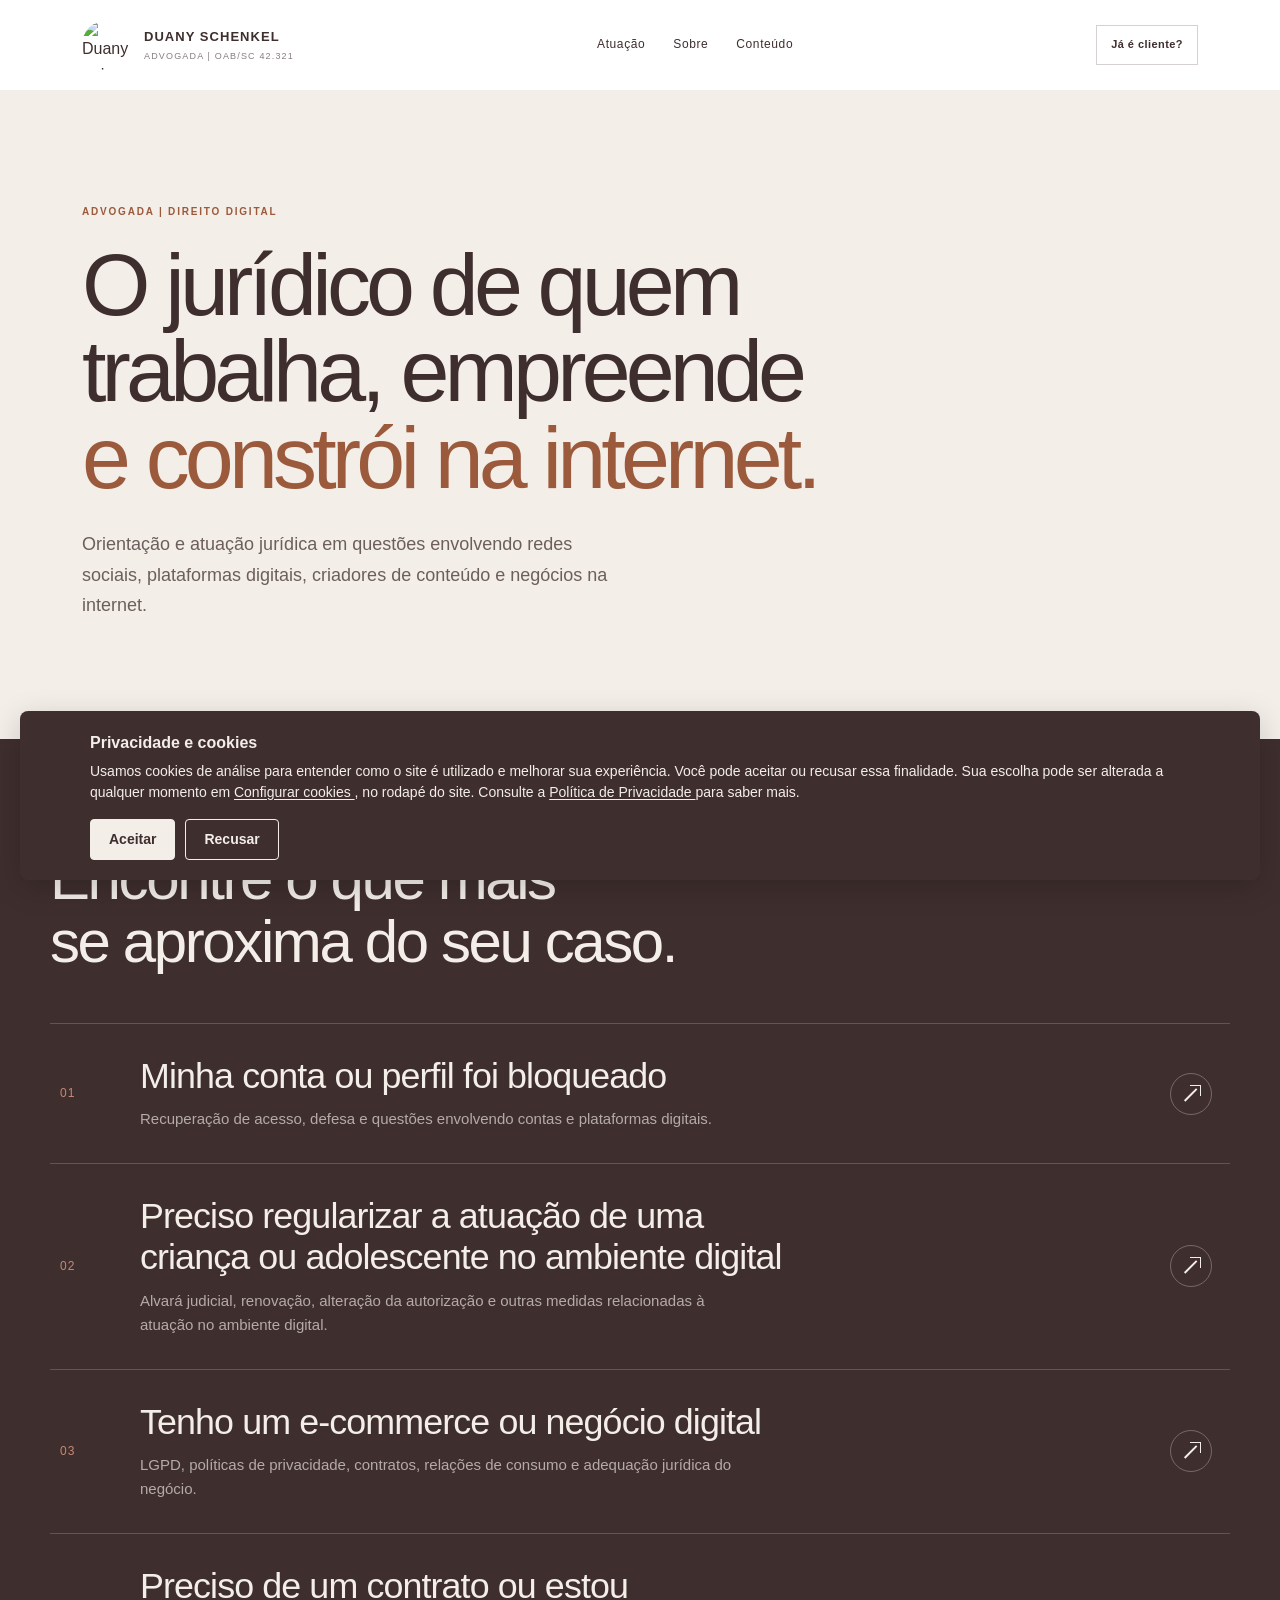
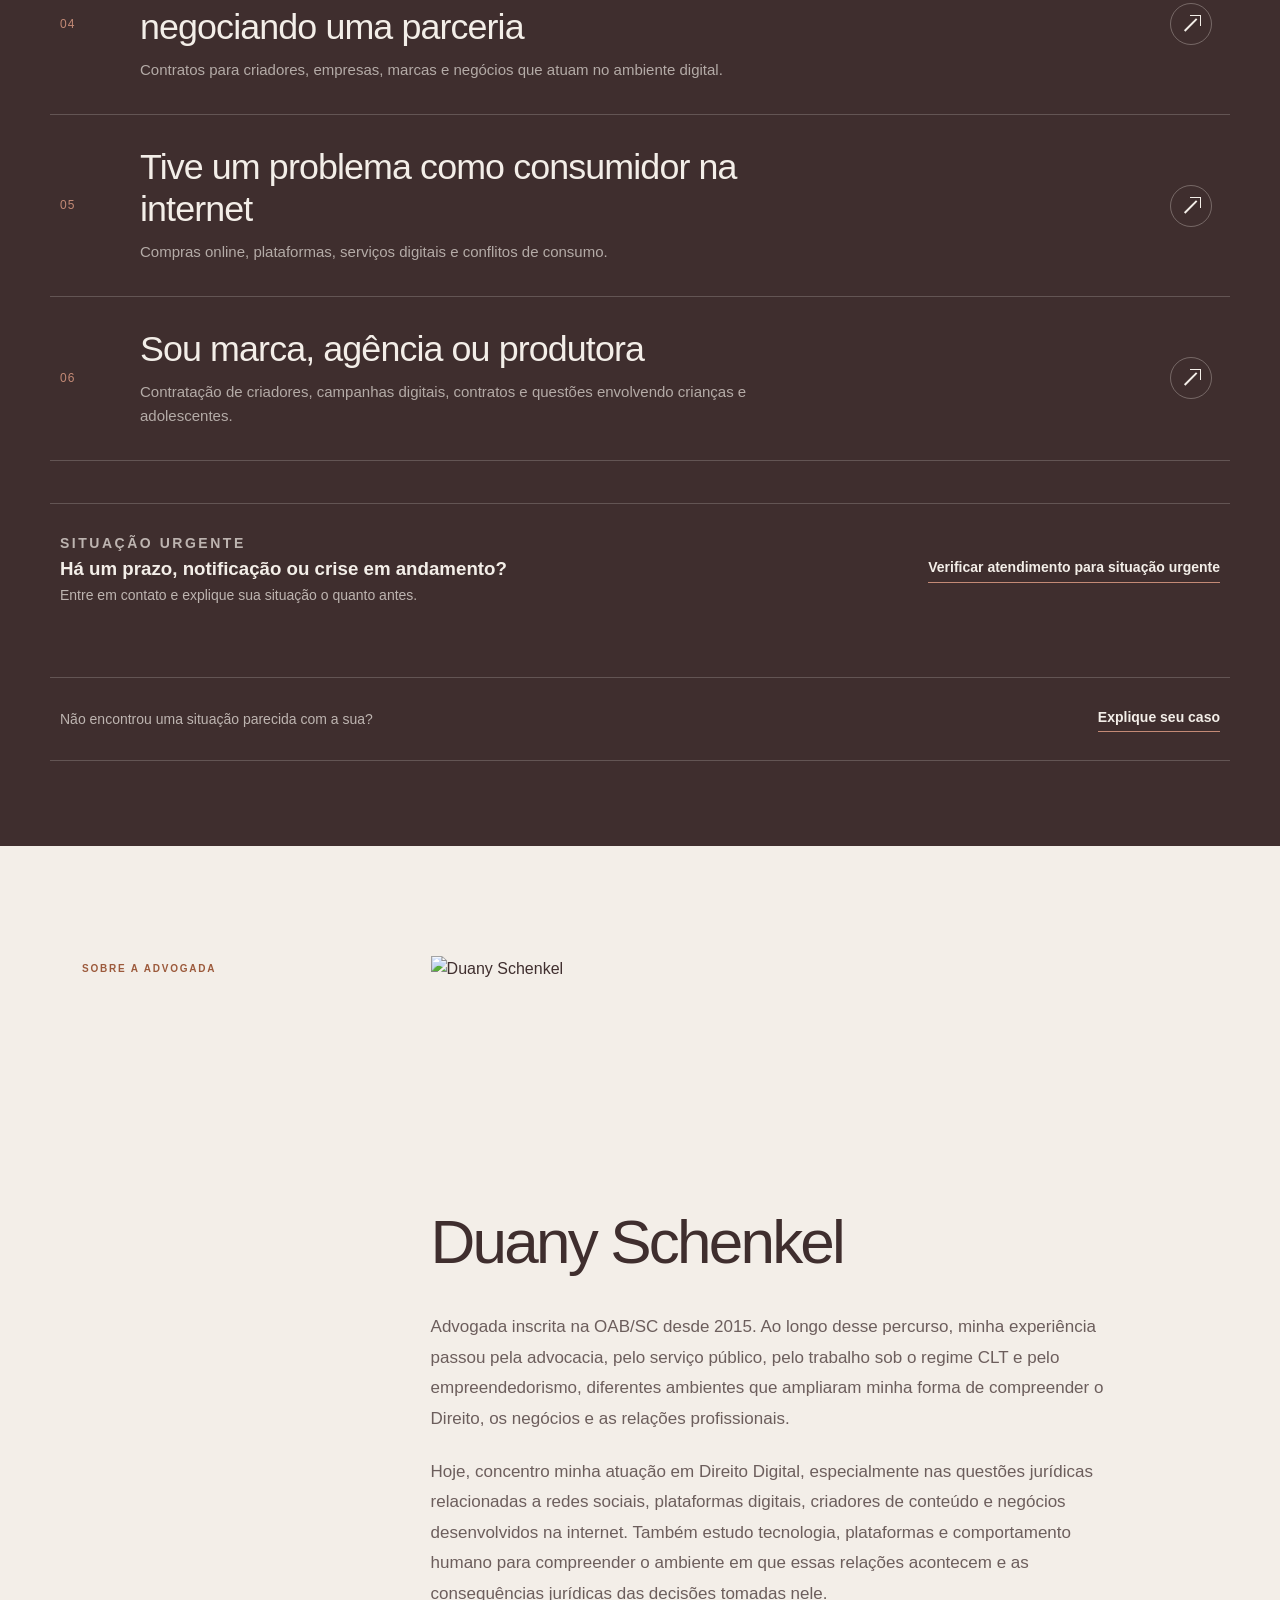
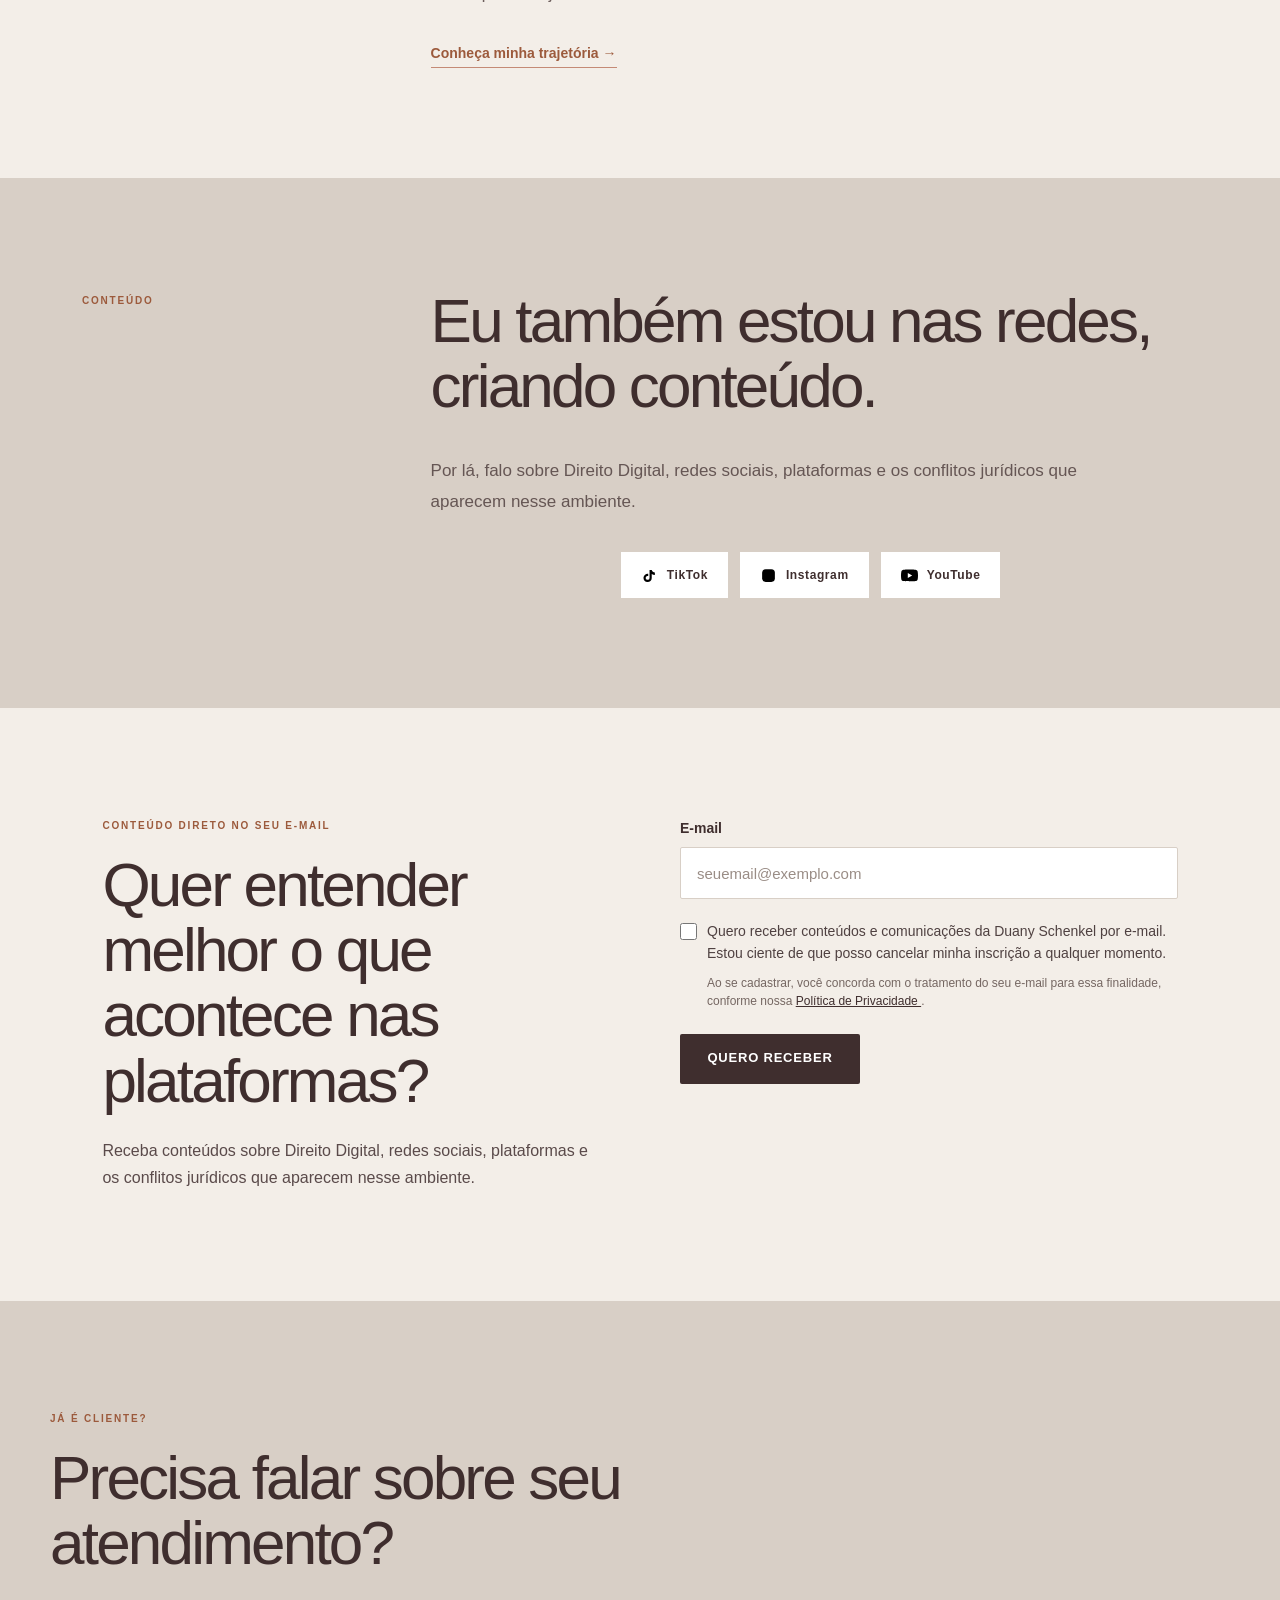
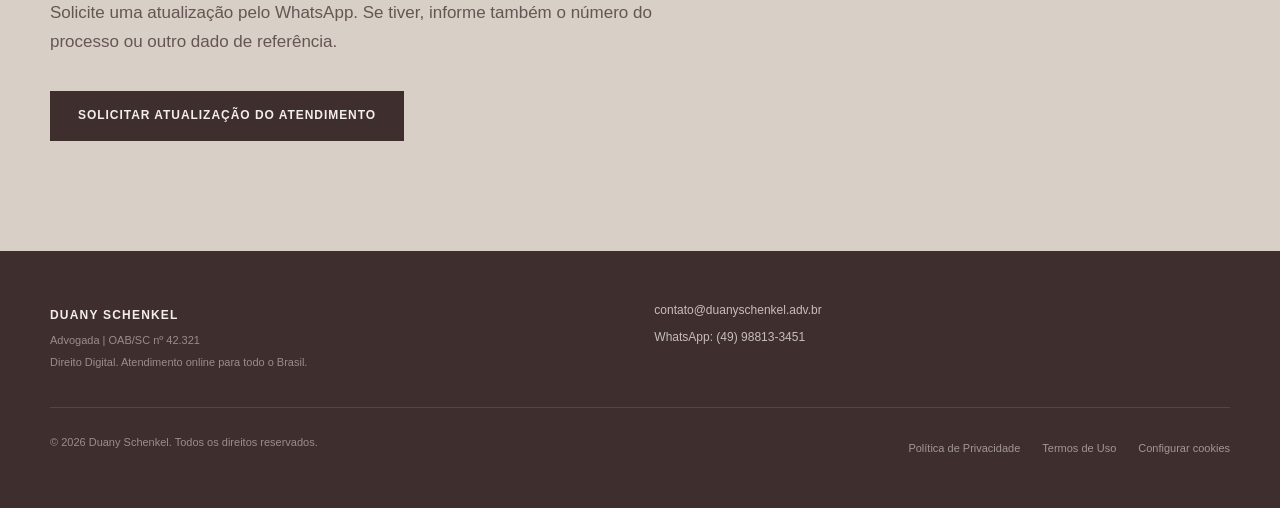
==== index.html @ 9f07f21c "Update index.html" ====
<!DOCTYPE html>
<html lang="pt-BR">

<head>

    <!-- =====================================================
         GOOGLE CONSENT MODE
    ====================================================== -->

    <script>

        window.dataLayer = window.dataLayer || [];

        function gtag() {
            dataLayer.push(arguments);
        }

        var savedConsent =
            localStorage.getItem('duany_cookie_consent');

        gtag('consent', 'default', {

            analytics_storage:
                savedConsent === 'accepted'
                    ? 'granted'
                    : 'denied',

            ad_storage: 'denied',
            ad_user_data: 'denied',
            ad_personalization: 'denied',

            wait_for_update: 500

        });

    </script>


    <!-- =====================================================
         GOOGLE TAG MANAGER
    ====================================================== -->

    <script>

        (function(w,d,s,l,i){

            w[l]=w[l]||[];

            w[l].push({
                'gtm.start': new Date().getTime(),
                event: 'gtm.js'
            });

            var f =
                d.getElementsByTagName(s)[0],

                j =
                    d.createElement(s),

                dl =
                    l != 'dataLayer'
                        ? '&l=' + l
                        : '';

            j.async = true;

            j.src =
                'https://www.googletagmanager.com/gtm.js?id='
                + i
                + dl;

            f.parentNode.insertBefore(j,f);

        })(
            window,
            document,
            'script',
            'dataLayer',
            'GTM-5FSSFNDD'
        );

    </script>


    <!-- =====================================================
         METADADOS
    ====================================================== -->

    <meta charset="UTF-8">

    <meta
        name="viewport"
        content="width=device-width, initial-scale=1.0"
    >

    <meta
        name="description"
        content="Duany Schenkel – Advogada de Direito Digital aplicada às redes sociais, plataformas digitais, criadores de conteúdo e negócios na internet."
    >

    <title>
        Duany Schenkel | Advogada de Direito Digital
    </title>


    <!-- =====================================================
         CSS PRINCIPAL
    ====================================================== -->

    <link
        rel="stylesheet"
        href="style.css"
    >

</head>


<body>


<!-- =====================================================
     GOOGLE TAG MANAGER – NOSCRIPT
====================================================== -->

<noscript>

    <iframe
        src="https://www.googletagmanager.com/ns.html?id=GTM-5FSSFNDD"
        height="0"
        width="0"
        style="display:none;visibility:hidden"
    ></iframe>

</noscript>


<!-- =====================================================
     HEADER
====================================================== -->

<header class="header">

    <a
        href="index.html"
        class="brand"
    >

        <div class="brand-avatar">

            <img
                src="https://i.ibb.co/mFt1FcRg/biopic01.jpg"
                alt="Duany Schenkel"
            >

        </div>

        <div class="brand-text">

            <strong>
                DUANY SCHENKEL
            </strong>

            <span>
                ADVOGADA | OAB/SC 42.321
            </span>

        </div>

    </a>


    <nav class="nav">

        <a href="#atuacao">
            Atuação
        </a>

        <a href="#sobre">
            Sobre
        </a>

        <a href="#conteudo">
            Conteúdo
        </a>

    </nav>

    <a
        href="#clientes"
        class="client-link"
    >
        Já é cliente?
    </a>

</header>


<main>


<!-- =====================================================
     HERO
====================================================== -->

<section class="hero">

    <div class="hero-content">

        <p class="eyebrow">
            ADVOGADA | DIREITO DIGITAL
        </p>

        <h1>
            O jurídico de quem trabalha, empreende
            <br>
            <em>e constrói na internet.</em>
        </h1>

        <p class="hero-text">
            Orientação e atuação jurídica em questões envolvendo
            redes sociais, plataformas digitais, criadores de
            conteúdo e negócios na internet.
        </p>

    </div>

</section>


<!-- =====================================================
     ATUAÇÃO
====================================================== -->

<section
    id="atuacao"
    class="services"
>

    <div class="section-intro">

        <p class="eyebrow">
            COMO POSSO AJUDAR?
        </p>

        <h2>
            Encontre o que mais
            <br>
            se aproxima do seu caso.
        </h2>

    </div>


    <div class="service-list">


        <!-- 01 – CONTA / PLATAFORMA -->

        <a
            href="plataformas.html"
            class="service-card"
        >

            <div class="service-number">
                01
            </div>

            <div class="service-content">

                <h3>
                    Minha conta ou perfil
                    foi bloqueado
                </h3>

                <p>
                    Recuperação de acesso, defesa e questões
                    envolvendo contas e plataformas digitais.
                </p>

            </div>

            <span
                class="arrow"
                aria-hidden="true"
            >
                ↗
            </span>

        </a>


        <!-- 02 – CRIANÇAS E ADOLESCENTES -->

        <a
            href="alvara.html"
            class="service-card"
        >

            <div class="service-number">
                02
            </div>

            <div class="service-content">

                <h3>
                    Preciso regularizar a atuação de uma
                    criança ou adolescente no ambiente digital
                </h3>

                <p>
                    Alvará judicial, renovação, alteração da
                    autorização e outras medidas relacionadas
                    à atuação no ambiente digital.
                </p>

            </div>

            <span
                class="arrow"
                aria-hidden="true"
            >
                ↗
            </span>

        </a>


        <!-- 03 – E-COMMERCE / NEGÓCIO DIGITAL -->

        <a
            href="ecommerce.html"
            class="service-card"
        >

            <div class="service-number">
                03
            </div>

            <div class="service-content">

                <h3>
                    Tenho um e-commerce
                    ou negócio digital
                </h3>

                <p>
                    LGPD, políticas de privacidade, contratos,
                    relações de consumo e adequação jurídica
                    do negócio.
                </p>

            </div>

            <span
                class="arrow"
                aria-hidden="true"
            >
                ↗
            </span>

        </a>


        <!-- 04 – CONTRATOS / PARCERIAS -->

        <a
            href="contratos.html"
            class="service-card"
        >

            <div class="service-number">
                04
            </div>

            <div class="service-content">

                <h3>
                    Preciso de um contrato
                    ou estou negociando uma parceria
                </h3>

                <p>
                    Contratos para criadores, empresas, marcas
                    e negócios que atuam no ambiente digital.
                </p>

            </div>

            <span
                class="arrow"
                aria-hidden="true"
            >
                ↗
            </span>

        </a>


        <!-- 05 – CONSUMIDOR -->

        <a
            href="consumidor.html"
            class="service-card"
        >

            <div class="service-number">
                05
            </div>

            <div class="service-content">

                <h3>
                    Tive um problema
                    como consumidor na internet
                </h3>

                <p>
                    Compras online, plataformas, serviços digitais
                    e conflitos de consumo.
                </p>

            </div>

            <span
                class="arrow"
                aria-hidden="true"
            >
                ↗
            </span>

        </a>


        <!-- 06 – MARCAS / AGÊNCIAS / PRODUTORAS -->

        <a
            href="contratos.html"
            class="service-card"
        >

            <div class="service-number">
                06
            </div>

            <div class="service-content">

                <h3>
                    Sou marca, agência
                    ou produtora
                </h3>

                <p>
                    Contratação de criadores, campanhas digitais,
                    contratos e questões envolvendo crianças
                    e adolescentes.
                </p>

            </div>

            <span
                class="arrow"
                aria-hidden="true"
            >
                ↗
            </span>

        </a>


    </div>

    <!-- =================================================
         SITUAÇÃO URGENTE
    ================================================== -->

    <div class="urgent-case">

        <div class="urgent-case-text">

            <p class="eyebrow">
                SITUAÇÃO URGENTE
            </p>

            <h3>
                Há um prazo, notificação ou crise em andamento?
            </h3>

            <p>
                Entre em contato e explique sua situação o quanto antes.
            </p>

        </div>

        <a
            href="https://wa.me/5549988133451?text=URGENTE%0A%0AOl%C3%A1%2C%20Duany%21%20Tenho%20uma%20situa%C3%A7%C3%A3o%20com%20prazo%2C%20notifica%C3%A7%C3%A3o%20ou%20crise%20em%20andamento%20e%20gostaria%20de%20verificar%20a%20possibilidade%20de%20atendimento%20priorit%C3%A1rio."
            target="_blank"
            rel="noopener noreferrer"
            class="urgent-case-link"
        >
            Verificar atendimento para situação urgente
        </a>

    </div>


    <!-- =================================================
         OUTRAS SITUAÇÕES
    ================================================== -->

    <div class="other-case">

        <p>
            Não encontrou uma situação parecida com a sua?
        </p>

        <a
            href="https://wa.me/5549988133451?text=Ol%C3%A1%2C%20Duany%21%20Encontrei%20seu%20site%20e%20tenho%20uma%20quest%C3%A3o%20relacionada%20ao%20ambiente%20digital%20que%20n%C3%A3o%20se%20encaixa%20nas%20categorias%20apresentadas.%20Gostaria%20de%20explicar%20a%20situa%C3%A7%C3%A3o%20para%20saber%20se%20voc%C3%AA%20pode%20me%20orientar"
            target="_blank"
            rel="noopener noreferrer"
            class="other-case-link"
        >
            Explique seu caso
        </a>

    </div>

</section>


<!-- =====================================================
     SOBRE
====================================================== -->

<section
    id="sobre"
    class="about"
>

    <div class="about-label">

        <p class="eyebrow">
            SOBRE A ADVOGADA
        </p>

    </div>


    <div class="about-content">

        <div class="about-photo">

            <img
                src="https://i.ibb.co/mFt1FcRg/biopic01.jpg"
                alt="Duany Schenkel"
                loading="lazy"
            >

        </div>


        <div class="about-text">

            <h2>
                Duany Schenkel
            </h2>

            <p>
                Advogada inscrita na OAB/SC desde 2015.
                Ao longo desse percurso, minha experiência passou
                pela advocacia, pelo serviço público, pelo trabalho
                sob o regime CLT e pelo empreendedorismo, diferentes
                ambientes que ampliaram minha forma de compreender
                o Direito, os negócios e as relações profissionais.
            </p>

            <p>
                Hoje, concentro minha atuação em Direito Digital,
                especialmente nas questões jurídicas relacionadas a
                redes sociais, plataformas digitais, criadores de
                conteúdo e negócios desenvolvidos na internet.
                Também estudo tecnologia, plataformas e comportamento
                humano para compreender o ambiente em que essas
                relações acontecem e as consequências jurídicas das
                decisões tomadas nele.
            </p>

            <a
                href="trajetoria.html"
                class="text-link about-link"
            >
                Conheça minha trajetória →
            </a>

        </div>

    </div>

</section>


<!-- =====================================================
     CONTEÚDO
====================================================== -->

<section
    id="conteudo"
    class="content-section"
>

    <p class="eyebrow">
        CONTEÚDO
    </p>

    <h2>
        Eu também estou nas redes,
        criando conteúdo.
    </h2>

    <p>
        Por lá, falo sobre Direito Digital, redes sociais,
        plataformas e os conflitos jurídicos que aparecem
        nesse ambiente.
    </p>


    <div class="social-links">


        <!-- TIKTOK -->

        <a
            href="https://www.tiktok.com/@duany.adv"
            target="_blank"
            rel="noopener noreferrer"
            class="social-link"
            aria-label="TikTok"
        >

            <svg
                class="social-icon"
                viewBox="0 0 24 24"
                aria-hidden="true"
            >

                <path d="M19.589 7.64a4.78 4.78 0 0 1-2.808-.91 4.78 4.78 0 0 1-1.628-2.377h-3.07v11.05a2.75 2.75 0 1 1-1.887-2.612V9.67a5.83 5.83 0 1 0 4.957 5.733V9.803a7.78 7.78 0 0 0 4.436 1.38V8.12a4.8 4.8 0 0 1 0-.48z"/>

            </svg>

            <span>
                TikTok
            </span>

        </a>


        <!-- INSTAGRAM -->

        <a
            href="https://www.instagram.com/duany.adv"
            target="_blank"
            rel="noopener noreferrer"
            class="social-link"
            aria-label="Instagram"
        >

            <svg
                class="social-icon"
                viewBox="0 0 24 24"
                aria-hidden="true"
            >

                <rect
                    x="3"
                    y="3"
                    width="18"
                    height="18"
                    rx="5"
                    ry="5"
                />

                <circle
                    cx="12"
                    cy="12"
                    r="4"
                />

                <circle
                    cx="17.5"
                    cy="6.5"
                    r="1"
                />

            </svg>

            <span>
                Instagram
            </span>

        </a>


        <!-- YOUTUBE -->

        <a
            href="https://www.youtube.com/@duanyadv"
            target="_blank"
            rel="noopener noreferrer"
            class="social-link"
            aria-label="YouTube"
        >

            <svg
                class="social-icon"
                viewBox="0 0 24 24"
                aria-hidden="true"
            >

                <path d="M23.5 6.2a3 3 0 0 0-2.1-2.1C19.5 3.6 12 3.6 12 3.6s-7.5 0-9.4.5A3 3 0 0 0 .5 6.2 31.2 31.2 0 0 0 0 12a31.2 31.2 0 0 0 .5 5.8 3 3 0 0 0 2.1 2.1c1.9.5 9.4.5 9.4.5s7.5 0 9.4-.5a3 3 0 0 0 2.1-2.1A31.2 31.2 0 0 0 24 12a31.2 31.2 0 0 0-.5-5.8z"/>

                <path
                    class="social-icon-play"
                    d="m9.6 15.7 6.2-3.7-6.2-3.7v7.4z"
                />

            </svg>

            <span>
                YouTube
            </span>

        </a>

    </div>

</section>


<!-- =====================================================
     NEWSLETTER
====================================================== -->

<section class="newsletter-section">

    <div class="newsletter-content">

        <div class="newsletter-intro">

            <p class="eyebrow">
                CONTEÚDO DIRETO NO SEU E-MAIL
            </p>

            <h2>
                Quer entender melhor o que acontece nas plataformas?
            </h2>

            <p>
                Receba conteúdos sobre Direito Digital, redes sociais,
                plataformas e os conflitos jurídicos que aparecem nesse ambiente.
            </p>

        </div>


        <!-- =================================================
             FORMULÁRIO BREVO
        ================================================== -->

        <form
            id="sib-form"
            method="POST"
            action="https://6ed90395.sibforms.com/serve/[base64]"
            class="newsletter-form"
        >

            <div class="newsletter-field">

                <label for="EMAIL">
                    E-mail
                </label>

                <input
                    type="email"
                    id="EMAIL"
                    name="EMAIL"
                    autocomplete="email"
                    placeholder="seuemail@exemplo.com"
                    required
                >

            </div>


            <div class="newsletter-consent">

                <label class="consent-label">

                    <input
                        type="checkbox"
                        id="OPT_IN"
                        name="OPT_IN"
                        value="1"
                        required
                    >

                    <span>
                        Quero receber conteúdos e comunicações da
                        Duany Schenkel por e-mail. Estou ciente de que
                        posso cancelar minha inscrição a qualquer momento.
                    </span>

                </label>


                <p class="consent-note">

                    Ao se cadastrar, você concorda com o tratamento do
                    seu e-mail para essa finalidade, conforme nossa
                    <a
                        href="politica-de-privacidade.html"
                        target="_blank"
                        rel="noopener noreferrer"
                    >
                        Política de Privacidade
                    </a>.

                </p>

            </div>


            <div class="newsletter-submit">

                <button
                    type="submit"
                    class="newsletter-button"
                >
                    QUERO RECEBER
                </button>

            </div>


            <input
                type="text"
                name="email_address_check"
                value=""
                tabindex="-1"
                autocomplete="off"
                aria-hidden="true"
                style="
                    position:absolute!important;
                    left:-9999px!important;
                    top:-9999px!important;
                    width:1px!important;
                    height:1px!important;
                    opacity:0!important;
                    pointer-events:none!important;
                "
            >

            <input
                type="hidden"
                name="locale"
                value="pt"
            >

            <input
                type="hidden"
                name="html_type"
                value="simple"
            >

        </form>

    </div>

</section>


<!-- =====================================================
     CLIENTES
====================================================== -->

<section
    id="clientes"
    class="client-support"
>

    <div class="client-support-content">

        <p class="eyebrow">
            JÁ É CLIENTE?
        </p>

        <h2>
            Precisa falar sobre seu atendimento?
        </h2>

        <p>
            Solicite uma atualização pelo WhatsApp. Se tiver,
            informe também o número do processo ou outro dado de referência.
        </p>

        <a
            href="https://wa.me/5549988133451?text=Ol%C3%A1%2C%20Duany%21%20J%C3%A1%20sou%20cliente%20e%20gostaria%20de%20solicitar%20uma%20atualiza%C3%A7%C3%A3o%20sobre%20meu%20atendimento.%0A%0AMeu%20nome%20%C3%A9%3A%0AN%C3%BAmero%20do%20processo%20ou%20refer%C3%AAncia%20do%20atendimento%2C%20se%20tiver%3A"
            target="_blank"
            rel="noopener noreferrer"
            class="button"
        >
            Solicitar atualização do atendimento
        </a>

    </div>

</section>


</main>


<!-- =====================================================
     FOOTER
====================================================== -->

<footer class="footer">


    <div class="footer-brand">

        <strong>
            DUANY SCHENKEL
        </strong>

        <p>
            Advogada | OAB/SC nº 42.321
        </p>

        <p>
            Direito Digital. Atendimento online para todo o Brasil.
        </p>

    </div>


    <div class="footer-contacts">

        <a href="mailto:contato@duanyschenkel.adv.br">
            contato@duanyschenkel.adv.br
        </a>

        <a
            href="https://wa.me/5549988133451"
            target="_blank"
            rel="noopener noreferrer"
        >
            WhatsApp: (49) 98813-3451
        </a>

    </div>


    <div class="footer-social">


        <!-- INSTAGRAM -->

        <a
            href="https://www.instagram.com/duany.adv"
            target="_blank"
            rel="noopener noreferrer"
            aria-label="Instagram"
        >

            <img
                src="https://cdn-icons-png.flaticon.com/512/3621/3621435.png"
                alt=""
            >

        </a>


        <!-- TIKTOK -->

        <a
            href="https://www.tiktok.com/@duany.adv"
            target="_blank"
            rel="noopener noreferrer"
            aria-label="TikTok"
        >

            <img
                src="https://cdn-icons-png.flaticon.com/512/3046/3046121.png"
                alt=""
            >

        </a>


        <!-- YOUTUBE -->

        <a
            href="https://www.youtube.com/@duanyadv"
            target="_blank"
            rel="noopener noreferrer"
            aria-label="YouTube"
        >

            <img
                src="https://cdn-icons-png.flaticon.com/512/174/174883.png"
                alt=""
            >

        </a>


        <!-- WHATSAPP -->

        <a
            href="https://wa.me/5549988133451"
            target="_blank"
            rel="noopener noreferrer"
            aria-label="WhatsApp"
        >

            <img
                src="https://cdn-icons-png.flaticon.com/512/2111/2111728.png"
                alt=""
            >

        </a>

    </div>


    <!-- =====================================================
         FOOTER BOTTOM
    ====================================================== -->

    <div class="footer-bottom">

        <p>
            © 2026 Duany Schenkel. Todos os direitos reservados.
        </p>


        <div class="footer-legal">

            <a href="politica-de-privacidade.html">
                Política de Privacidade
            </a>

            <a href="termos-de-uso.html">
                Termos de Uso
            </a>

            <a
                href="#"
                onclick="duanyOpenCookieSettings(event)"
            >
                Configurar cookies
            </a>

        </div>

    </div>

</footer>


<!-- =====================================================
     BANNER DE CONSENTIMENTO DE COOKIES
====================================================== -->

<style>

    #cookie-consent-banner {

        display: none;

        position: fixed;

        left: 20px;
        right: 20px;
        bottom: 20px;

        z-index: 999999;

        background: #3F2E2E;
        color: #F3EEE8;

        padding: 20px 22px;

        border-radius: 8px;

        box-shadow:
            0 8px 30px rgba(0,0,0,.18);

        font-family: Arial, sans-serif;

        font-size: 14px;

        line-height: 1.5;

    }


    #cookie-consent-banner .cookie-content {

        max-width: 1100px;

        margin: 0 auto;

    }


    #cookie-consent-banner strong {

        display: block;

        margin-bottom: 6px;

        font-size: 16px;

    }


    #cookie-consent-banner p {

        margin: 0 0 16px;

    }


    #cookie-consent-banner a {

        color: #F3EEE8;

        text-decoration: underline;

        text-underline-offset: 2px;

    }


    #cookie-consent-banner .cookie-buttons {

        display: flex;

        gap: 10px;

        align-items: center;

        flex-wrap: wrap;

    }


    #cookie-consent-banner button {

        border: 1px solid #F3EEE8;

        border-radius: 4px;

        padding: 9px 18px;

        font-size: 14px;

        font-weight: 600;

        cursor: pointer;

        background: transparent;

        color: #F3EEE8;

    }


    #cookie-consent-banner button.accept {

        background: #F3EEE8;
        color: #3F2E2E;

    }


    #cookie-consent-banner button:hover {

        opacity: .9;

    }


    @media (max-width: 600px) {

        #cookie-consent-banner {

            left: 12px;
            right: 12px;
            bottom: 12px;

            padding: 18px;

        }


        #cookie-consent-banner .cookie-buttons {

            flex-direction: column;
            align-items: stretch;

        }


        #cookie-consent-banner button {

            width: 100%;

        }

    }

</style>


<div
    id="cookie-consent-banner"
    role="dialog"
    aria-labelledby="cookie-consent-title"
>

    <div class="cookie-content">

        <strong id="cookie-consent-title">
            Privacidade e cookies
        </strong>

        <p>
            Usamos cookies de análise para entender como o site é utilizado
            e melhorar sua experiência. Você pode aceitar ou recusar essa finalidade.
            Sua escolha pode ser alterada a qualquer momento em
            <a
                href="#"
                id="cookie-settings-link"
            >
                Configurar cookies
            </a>, no rodapé do site.
            Consulte a
            <a
                href="politica-de-privacidade.html"
                target="_blank"
                rel="noopener noreferrer"
            >
                Política de Privacidade
            </a>
            para saber mais.
        </p>


        <div class="cookie-buttons">

            <button
                type="button"
                class="accept"
                id="cookie-accept"
            >
                Aceitar
            </button>

            <button
                type="button"
                id="cookie-reject"
            >
                Recusar
            </button>

        </div>

    </div>

</div>


<!-- =====================================================
     SCRIPT DE CONSENTIMENTO
====================================================== -->

<script>

(function() {

    var banner =
        document.getElementById(
            'cookie-consent-banner'
        );

    var accept =
        document.getElementById(
            'cookie-accept'
        );

    var reject =
        document.getElementById(
            'cookie-reject'
        );

    var settingsLink =
        document.getElementById(
            'cookie-settings-link'
        );


    if (!banner) {
        return;
    }


    /*
     * ABRIR CONFIGURAÇÕES
     */

    window.duanyOpenCookieSettings =
        function(event) {

            if (event) {
                event.preventDefault();
            }

            banner.style.display = 'block';

        };


    /*
     * VERIFICAR ESCOLHA SALVA
     */

    var consent =
        localStorage.getItem(
            'duany_cookie_consent'
        );


    /*
     * MOSTRAR BANNER
     */

    if (
        consent !== 'accepted' &&
        consent !== 'rejected'
    ) {

        banner.style.display = 'block';

    }


    /*
     * ATUALIZAR CONSENTIMENTO
     */

    function updateConsent(value) {

        var analyticsStorage =
            value === 'accepted'
                ? 'granted'
                : 'denied';


        /*
         * GOOGLE CONSENT MODE
         */

        if (
            typeof gtag === 'function'
        ) {

            gtag(
                'consent',
                'update',
                {

                    analytics_storage:
                        analyticsStorage,

                    ad_storage: 'denied',

                    ad_user_data: 'denied',

                    ad_personalization: 'denied'

                }
            );

        }


        /*
         * EVENTO PARA O GTM
         */

        window.dataLayer =
            window.dataLayer || [];

        window.dataLayer.push({

            event:
                'cookie_consent_update',

            consent_status:
                value,

            analytics_storage:
                analyticsStorage

        });


        /*
         * SALVAR ESCOLHA
         */

        localStorage.setItem(
            'duany_cookie_consent',
            value
        );


        /*
         * FECHAR BANNER
         */

        banner.style.display = 'none';

    }


    /*
     * ACEITAR
     */

    if (accept) {

        accept.addEventListener(
            'click',
            function() {

                updateConsent('accepted');

            }
        );

    }


    /*
     * RECUSAR
     */

    if (reject) {

        reject.addEventListener(
            'click',
            function() {

                updateConsent('rejected');

            }
        );

    }


    /*
     * CONFIGURAR COOKIES
     */

    if (settingsLink) {

        settingsLink.addEventListener(
            'click',
            function(event) {

                event.preventDefault();

                window.duanyOpenCookieSettings(event);

            }
        );

    }

})();

</script>


</body>

</html>
---- style.css ----
/* =========================================================
   DUANY SCHENKEL | DIREITO DIGITAL
   ========================================================= */

:root {
    --deep: #3F2E2E;
    --cream: #F3EEE8;
    --neutral: #D8CFC6;
    --terracotta: #9C5A3C;
    --soft-terracotta: #C48A76;
    --white: #FFFFFF;

    --max-width: 1180px;
}


/* =========================================================
   RESET
   ========================================================= */

* {
    margin: 0;
    padding: 0;
    box-sizing: border-box;
}

html {
    scroll-behavior: smooth;
    width: 100%;
    max-width: 100%;
    overflow-x: hidden;
}

body {
    width: 100%;
    max-width: 100%;

    background: var(--cream);
    color: var(--deep);

    font-family: Arial, Helvetica, sans-serif;
    line-height: 1.6;

    overflow-x: hidden;
}

a {
    color: inherit;
    text-decoration: none;
}

img {
    max-width: 100%;
    height: auto;
    display: block;
}

button,
input,
textarea,
select {
    font: inherit;
}

p,
h1,
h2,
h3 {
    overflow-wrap: break-word;
}


/* =========================================================
   HEADER
   ========================================================= */

.header {
    width: 100%;

    background: var(--white);
    color: var(--deep);

    border-bottom: 1px solid rgba(63, 46, 46, 0.08);

    padding: 20px max(32px, calc((100% - var(--max-width)) / 2 + 32px));

    display: flex;
    align-items: center;
    justify-content: space-between;

    position: relative;
    z-index: 10;
}

.brand {
    min-width: 0;

    display: flex;
    align-items: center;

    gap: 12px;
}

.brand-avatar {
    width: 50px;
    height: 50px;

    border-radius: 50%;
    overflow: hidden;

    flex-shrink: 0;
}

.brand-avatar img {
    width: 100%;
    height: 100%;

    object-fit: cover;
    display: block;
}

.brand-text {
    min-width: 0;

    display: flex;
    flex-direction: column;
    gap: 1px;
}

.brand-text strong {
    font-size: 13px;
    letter-spacing: 0.08em;
    font-weight: 700;
}

.brand-text span {
    font-size: 9px;
    letter-spacing: 0.13em;

    color: rgba(63, 46, 46, 0.62);
}

.nav {
    display: flex;
    align-items: center;
    gap: 28px;
}

.nav a {
    font-size: 12px;
    letter-spacing: 0.05em;

    color: var(--deep);

    transition:
        color 0.2s ease,
        opacity 0.2s ease;
}

.nav a:hover {
    color: var(--terracotta);
    opacity: 1;
}

.client-link {
    flex-shrink: 0;

    padding: 10px 14px;

    border: 1px solid rgba(63, 46, 46, 0.22);

    color: var(--deep);

    font-size: 11px;
    font-weight: 700;
    letter-spacing: 0.04em;

    transition:
        background 0.2s ease,
        color 0.2s ease,
        border-color 0.2s ease;
}

.client-link:hover {
    background: var(--deep);
    color: var(--cream);
    border-color: var(--deep);
}


/* =========================================================
   HERO
   ========================================================= */

.hero {
    width: 100%;
    max-width: var(--max-width);

    min-height: 72vh;

    margin: 0 auto;

    padding: 100px 32px 105px;

    display: flex;
    align-items: center;
}

.hero-content {
    width: 100%;
    max-width: 760px;
}

.eyebrow {
    margin-bottom: 22px;

    font-size: 10px;
    font-weight: 700;

    letter-spacing: 0.18em;

    color: var(--terracotta);
}

.hero h1 {
    margin-bottom: 28px;

    font-size: clamp(52px, 7vw, 88px);

    line-height: 0.98;
    letter-spacing: -0.055em;

    font-weight: 500;
}

.hero h1 em {
    color: var(--terracotta);
    font-style: normal;
}

.hero-text {
    width: 100%;
    max-width: 550px;

    font-size: 18px;
    line-height: 1.7;

    color: rgba(63, 46, 46, 0.75);
}


/* =========================================================
   SERVICES / ATUAÇÃO
   ========================================================= */

.services {
    width: 100%;

    background: var(--deep);
    color: var(--cream);

    padding: 70px 32px 85px;
}

.section-intro {
    width: 100%;
    max-width: var(--max-width);

    margin: 0 auto 50px;
}

.section-intro .eyebrow {
    color: var(--soft-terracotta);
}

.section-intro h2 {
    width: 100%;
    max-width: 700px;

    font-size: clamp(36px, 4.7vw, 60px);

    line-height: 1.05;
    letter-spacing: -0.04em;

    font-weight: 500;
}


/* =========================================================
   LISTA DE SERVIÇOS
   ========================================================= */

.service-list {
    width: 100%;
    max-width: var(--max-width);

    margin: 0 auto;

    border-top: 1px solid rgba(243, 238, 232, 0.2);
}

.service-card {
    width: 100%;
    min-width: 0;

    display: grid;

    grid-template-columns: 55px minmax(0, 1fr) 50px;

    align-items: center;

    gap: 25px;

    padding: 32px 10px;

    border-bottom: 1px solid rgba(243, 238, 232, 0.2);

    transition:
        background 0.25s ease,
        padding 0.25s ease;
}

.service-card:hover {
    background: rgba(243, 238, 232, 0.035);
}

.service-number {
    min-width: 0;

    font-size: 12px;

    color: var(--soft-terracotta);

    letter-spacing: 0.08em;
}

.service-content {
    min-width: 0;
}

.service-content h3 {
    width: 100%;
    max-width: 650px;

    font-size: clamp(23px, 2.8vw, 36px);

    line-height: 1.15;
    letter-spacing: -0.025em;

    font-weight: 500;

    margin-bottom: 10px;
}

.service-content p {
    width: 100%;
    max-width: 620px;

    color: rgba(243, 238, 232, 0.65);

    font-size: 15px;
}


/* =========================================================
   SETA DOS CARDS
   ========================================================= */

.arrow {
    width: 42px;
    height: 42px;

    flex-shrink: 0;

    border: 1px solid rgba(243, 238, 232, 0.3);
    border-radius: 50%;

    position: relative;

    display: flex;
    align-items: center;
    justify-content: center;

    font-size: 0;
    line-height: 0;

    color: var(--cream);

    text-indent: -9999px;
    overflow: hidden;

    transition:
        background 0.25s ease,
        color 0.25s ease,
        border-color 0.25s ease;
}

.arrow::before {
    content: "";

    width: 10px;
    height: 10px;

    border-top: 1.5px solid currentColor;
    border-right: 1.5px solid currentColor;

    position: absolute;

    top: 11px;
    right: 10px;
}

.arrow::after {
    content: "";

    width: 17px;
    height: 1.5px;

    background: currentColor;

    position: absolute;

    transform: rotate(-45deg);

    top: 20px;
    left: 11px;
}

.service-card:hover .arrow {
    background: var(--cream);
    color: var(--deep);
    border-color: var(--cream);
}


/* =========================================================
   TRIAGEM
   ========================================================= */

.unsure {
    width: 100%;
    max-width: var(--max-width);

    /* AJUSTE: mais respiro após o último serviço */
    margin: 65px auto 0;

    padding: 28px 10px;

    display: flex;
    align-items: center;
    justify-content: space-between;

    gap: 30px;

    background: var(--deep);
    color: var(--cream);

    border-top: 1px solid rgba(243, 238, 232, 0.2);
    border-bottom: 1px solid rgba(243, 238, 232, 0.2);
}

.unsure p {
    min-width: 0;

    margin: 0;

    color: rgba(243, 238, 232, 0.7);

    font-size: 14px;
    line-height: 1.6;
}

.text-link {
    flex-shrink: 0;

    color: var(--cream);

    font-size: 14px;
    font-weight: 600;

    border-bottom: 1px solid var(--soft-terracotta);

    padding-bottom: 3px;

    transition:
        color 0.2s ease,
        border-color 0.2s ease;
}

.text-link:hover {
    color: var(--soft-terracotta);
    border-bottom-color: var(--soft-terracotta);
}


/* =========================================================
   SOBRE A ADVOGADA
   ========================================================= */

.about {
    width: 100%;
    max-width: none;

    margin: 0;

    padding-top: 110px;
    padding-bottom: 110px;

    padding-left: max(
        32px,
        calc((100% - var(--max-width)) / 2 + 32px)
    );

    padding-right: max(
        32px,
        calc((100% - var(--max-width)) / 2 + 32px)
    );

    display: grid;

    grid-template-columns: 0.35fr minmax(0, 1fr);

    gap: 80px;

    background: var(--cream);
    color: var(--deep);
}

.about-label {
    padding-top: 5px;

    color: var(--deep);
}

.about-content {
    width: 100%;
    max-width: 760px;

    min-width: 0;

    color: var(--deep);
}

.about-photo {
    width: 175px;
    height: 215px;

    margin-bottom: 38px;

    overflow: hidden;
}

.about-photo img {
    width: 100%;
    height: 100%;

    object-fit: cover;
    object-position: center;

    image-rendering: auto;
}

.about-text {
    width: 100%;
    max-width: 680px;

    color: var(--deep);
}

.about-content h2 {
    width: 100%;
    max-width: 760px;

    font-size: clamp(38px, 5vw, 62px);

    line-height: 1.05;
    letter-spacing: -0.045em;

    font-weight: 500;

    margin-bottom: 38px;

    color: var(--deep);
}

.about-text p {
    width: 100%;
    max-width: 680px;

    margin-bottom: 22px;

    font-size: 17px;
    line-height: 1.8;

    color: rgba(63, 46, 46, 0.75);
}

.about-link {
    display: inline-block;

    margin-top: 10px;

    color: var(--terracotta);
}

.about-link:hover {
    color: var(--deep);
}


/* =========================================================
   CONTEÚDO
   ========================================================= */

.content-section {
    width: 100%;

    background: var(--neutral);
    color: var(--deep);

    padding-top: 110px;
    padding-bottom: 110px;

    padding-left: max(
        32px,
        calc((100% - var(--max-width)) / 2 + 32px)
    );

    padding-right: max(
        32px,
        calc((100% - var(--max-width)) / 2 + 32px)
    );

    display: grid;

    grid-template-columns: 0.35fr minmax(0, 1fr);

    column-gap: 80px;
    row-gap: 0;
}

.content-section > .eyebrow {
    grid-column: 1;
    grid-row: 1;

    margin: 5px 0 0;

    align-self: start;
}

.content-section > h2,
.content-section > p:not(.eyebrow),
.content-section > .social-links {
    grid-column: 2;

    width: 100%;
    max-width: 760px;

    margin-left: 0;
    margin-right: 0;
}

.content-section > h2 {
    grid-row: 1;

    margin: 0 0 38px;

    font-size: clamp(38px, 5vw, 62px);

    line-height: 1.05;
    letter-spacing: -0.045em;

    font-weight: 500;
}

.content-section > p:not(.eyebrow) {
    margin: 0 0 22px;

    max-width: 680px;

    font-size: 17px;
    line-height: 1.8;

    color: rgba(63, 46, 46, 0.75);
}

.content-section > .social-links {
    margin-top: 13px;
}


/* =========================================================
   REDES SOCIAIS
   ========================================================= */

.social-links {
    width: 100%;

    display: flex;

    justify-content: center;
    align-items: center;

    flex-wrap: wrap;

    gap: 12px;
}

.social-link {
    display: inline-flex;

    align-items: center;
    justify-content: center;

    gap: 9px;

    min-height: 46px;

    padding: 0 20px;

    background: var(--white);
    color: var(--deep);

    border: none;
    border-radius: 0;

    font-size: 12px;
    font-weight: 700;

    letter-spacing: 0.05em;

    transition:
        background 0.2s ease,
        color 0.2s ease,
        transform 0.2s ease;
}

.social-link:hover {
    background: var(--deep);
    color: var(--white);

    transform: translateY(-2px);
}

.social-icon {
    width: 17px;
    height: 17px;

    display: inline-flex;

    align-items: center;
    justify-content: center;

    flex-shrink: 0;

    color: currentColor;
}

.social-icon img,
.social-icon svg {
    width: 17px;
    height: 17px;

    display: block;

    object-fit: contain;

    color: currentColor;
    fill: currentColor;
    stroke: currentColor;

    filter: none;
}

.social-icon-play {
    fill: var(--white);
    stroke: none;
}

.social-link:hover .social-icon-play {
    fill: var(--deep);
}


/* =========================================================
   BOTÕES
   ========================================================= */

.button {
    display: inline-flex;

    align-items: center;
    justify-content: center;

    min-height: 50px;

    padding: 0 28px;

    background: var(--terracotta);
    color: var(--cream);

    font-size: 12px;
    font-weight: 700;

    letter-spacing: 0.08em;
    text-transform: uppercase;

    transition:
        background 0.2s ease,
        transform 0.2s ease;
}

.button:hover {
    background: var(--deep);

    transform: translateY(-2px);
}

.button-light {
    background: var(--cream);
    color: var(--deep);
}

.button-light:hover {
    background: var(--deep);
    color: var(--cream);
}


/* =========================================================
   CONTATO
   ========================================================= */

.contact {
    width: 100%;

    background: var(--terracotta);
    color: var(--cream);

    padding: 130px 32px;

    text-align: center;
}

.contact .eyebrow {
    color: var(--cream);
    opacity: 0.7;
}

.contact h2 {
    width: 100%;
    max-width: 750px;

    margin: 0 auto 25px;

    font-size: clamp(42px, 6vw, 78px);

    line-height: 1;
    letter-spacing: -0.045em;

    font-weight: 500;
}

.contact p:not(.eyebrow) {
    width: 100%;
    max-width: 580px;

    margin: 0 auto 40px;

    color: rgba(243, 238, 232, 0.85);

    font-size: 17px;
}


/* =========================================================
   ATENDIMENTO PRIORITÁRIO
   ========================================================= */

.priority-section {
    width: 100%;

    background: var(--terracotta);
    color: var(--cream);

    padding: 70px 32px;
}

.priority-content {
    width: 100%;
    max-width: var(--max-width);

    margin: 0 auto;

    display: flex;

    align-items: center;
    justify-content: space-between;

    gap: 50px;
}

.priority-text {
    width: 100%;
    max-width: 680px;

    min-width: 0;
}

.priority-section .eyebrow {
    color: var(--cream);

    margin-bottom: 18px;
}

.priority-section h2 {
    color: var(--cream);

    margin: 0 0 18px;

    font-size: clamp(36px, 4.7vw, 60px);

    line-height: 1.05;
    letter-spacing: -0.04em;

    font-weight: 500;
}

.priority-section p:not(.eyebrow) {
    color: var(--cream);

    width: 100%;
    max-width: 650px;

    margin: 0;

    line-height: 1.7;
}


/* =========================================================
   BOTÃO PRIORITÁRIO
   ========================================================= */

.priority-button {
    display: inline-flex;

    align-items: center;
    justify-content: center;

    flex-shrink: 0;

    min-height: 52px;

    padding: 0 22px;

    border: 1px solid var(--cream);

    color: var(--cream);

    text-decoration: none;

    font-size: 14px;

    transition:
        background 0.2s ease,
        color 0.2s ease;
}

.priority-button:hover {
    background: var(--cream);
    color: var(--terracotta);
}


/* =========================================================
   OUTRAS SITUAÇÕES
   ========================================================= */

.other-case {
    width: 100%;
    max-width: var(--max-width);

    margin: 42px auto 0;

    padding: 28px 10px;

    display: flex;

    align-items: center;
    justify-content: space-between;

    gap: 30px;

    background: var(--deep);
    color: var(--cream);

    border-top: 1px solid rgba(243, 238, 232, 0.2);
    border-bottom: 1px solid rgba(243, 238, 232, 0.2);
}

.other-case p {
    min-width: 0;

    margin: 0;

    color: rgba(243, 238, 232, 0.7);

    font-size: 14px;
    line-height: 1.6;
}

.other-case-link {
    display: inline-flex;

    align-items: center;

    gap: 8px;

    flex-shrink: 0;

    color: var(--cream);

    font-size: 14px;
    font-weight: 600;

    border-bottom: 1px solid var(--soft-terracotta);

    padding-bottom: 3px;

    transition:
        color 0.2s ease,
        border-color 0.2s ease;
}

.other-case-link span {
    display: inline-block;

    transition: transform 0.2s ease;
}

.other-case-link:hover {
    color: var(--soft-terracotta);

    border-bottom-color: var(--soft-terracotta);
}

.other-case-link:hover span {
    transform: translateX(4px);
}


/* =========================================================
   FOOTER
   ========================================================= */

.footer {
    width: 100%;

    background: var(--deep);
    color: var(--cream);

    padding: 50px max(32px, calc((100% - var(--max-width)) / 2));

    display: grid;

    grid-template-columns: 1.4fr 1fr auto;
    grid-template-rows: auto auto;

    column-gap: 70px;
    row-gap: 35px;

    align-items: start;
}

.footer-brand {
    grid-column: 1;
    grid-row: 1;
}

.footer-contacts {
    grid-column: 2;
    grid-row: 1;

    display: flex;
    flex-direction: column;

    gap: 8px;
}

.footer-social {
    grid-column: 3;
    grid-row: 1;

    display: flex;
    align-items: center;
    justify-content: center;

    gap: 12px;
}

.footer strong {
    font-size: 12px;
    letter-spacing: 0.1em;
}

.footer p {
    margin-top: 5px;

    font-size: 11px;

    color: rgba(243, 238, 232, 0.5);
}

.footer-contacts a {
    font-size: 12px;

    color: rgba(243, 238, 232, 0.75);

    transition:
        color 0.2s ease,
        opacity 0.2s ease;
}

.footer-contacts a:hover {
    color: var(--cream);
    opacity: 0.7;
}


/* =========================================================
   ÍCONES DO RODAPÉ
   ========================================================= */

.footer-social a {
    width: 22px;
    height: 22px;

    display: flex;

    align-items: center;
    justify-content: center;

    border: none;

    color: var(--cream);

    font-size: 0;

    background: transparent;

    transition:
        opacity 0.2s ease,
        transform 0.2s ease;
}

.footer-social a:hover {
    background: transparent;
    color: var(--cream);

    opacity: 0.65;

    transform: translateY(-1px);
}

.footer-icon {
    width: 14px;
    height: 14px;

    display: block;

    object-fit: contain;

    filter: brightness(0) invert(1);
}

.footer-social img {
    width: 14px;
    height: 14px;

    display: block;

    object-fit: contain;

    filter: brightness(0) invert(1);
}


/* =========================================================
   FOOTER BOTTOM
   ========================================================= */

.footer-bottom {
    grid-column: 1 / -1;
    grid-row: 2;

    padding-top: 20px;

    border-top: 1px solid rgba(243, 238, 232, 0.12);

    display: flex;
    align-items: center;
    justify-content: space-between;

    gap: 30px;
}

.footer-bottom p {
    margin-top: 0;
}


/* =========================================================
   LINKS JURÍDICOS
   ========================================================= */

.footer-legal {
    display: flex;
    align-items: center;

    gap: 22px;

    margin-top: 12px;
}

.footer-legal a {
    font-size: 11px;

    color: rgba(243, 238, 232, 0.55);

    border-bottom: 1px solid transparent;

    transition:
        color 0.2s ease,
        border-color 0.2s ease;
}

.footer-legal a:hover {
    color: var(--cream);

    border-bottom-color: var(--soft-terracotta);
}


/* =========================================================
   TRAJETÓRIA
   ========================================================= */

.trajectory-section {
    width: 100%;

    background: var(--neutral);
    color: var(--deep);

    padding-top: 110px;
    padding-bottom: 110px;

    padding-left: max(
        32px,
        calc((100% - var(--max-width)) / 2 + 32px)
    );

    padding-right: max(
        32px,
        calc((100% - var(--max-width)) / 2 + 32px)
    );

    display: grid;

    grid-template-columns: 0.35fr minmax(0, 1fr);

    column-gap: 80px;
    row-gap: 0;
}

.trajectory-section > .eyebrow {
    grid-column: 1;
    grid-row: 1;

    margin: 5px 0 0;

    align-self: start;
}

.trajectory-section > h2,
.trajectory-section > p:not(.eyebrow) {
    grid-column: 2;

    width: 100%;
    max-width: 680px;
}

.trajectory-section > h2 {
    grid-row: 1;

    margin: 0 0 38px;

    font-size: clamp(38px, 5vw, 62px);

    line-height: 1.05;
    letter-spacing: -0.045em;

    font-weight: 500;
}

.trajectory-section > p:not(.eyebrow) {
    margin: 0 0 22px;

    font-size: 17px;
    line-height: 1.8;

    color: rgba(63, 46, 46, 0.75);
}

.trajectory-section .button {
    grid-column: 2;

    justify-self: center;

    margin-top: 18px;
}


/* =========================================================
   PÁGINAS JURÍDICAS
   ========================================================= */

.legal-page {
    width: 100%;

    background: var(--cream);
    color: var(--deep);
}

.legal-hero {
    width: 100%;
    max-width: var(--max-width);

    margin: 0 auto;

    padding: 95px 32px 75px;
}

.legal-hero .eyebrow {
    margin-bottom: 22px;
}

.legal-hero h1 {
    width: 100%;
    max-width: 850px;

    margin-bottom: 28px;

    font-size: clamp(48px, 6vw, 78px);

    line-height: 1;
    letter-spacing: -0.05em;

    font-weight: 500;
}

.legal-intro {
    width: 100%;
    max-width: 650px;

    font-size: 18px;
    line-height: 1.7;

    color: rgba(63, 46, 46, 0.7);
}

.legal-content {
    width: 100%;
    max-width: var(--max-width);

    margin: 0 auto;

    padding: 0 32px 110px;
}

.legal-block {
    width: 100%;
    max-width: 760px;

    padding: 42px 0;

    border-top: 1px solid var(--neutral);
}

.legal-block h2 {
    margin-bottom: 20px;

    font-size: 24px;

    line-height: 1.2;
    letter-spacing: -0.02em;

    font-weight: 600;
}

.legal-block p {
    width: 100%;
    max-width: 700px;

    margin-bottom: 18px;

    font-size: 16px;
    line-height: 1.8;

    color: rgba(63, 46, 46, 0.75);
}

.legal-block p:last-child {
    margin-bottom: 0;
}

.legal-date {
    width: 100%;
    max-width: 760px;

    padding-top: 28px;

    border-top: 1px solid var(--neutral);
}

.legal-date p {
    margin: 0;

    font-size: 12px;

    letter-spacing: 0.04em;

    color: rgba(63, 46, 46, 0.5);
}

.legal-content a {
    color: var(--terracotta);

    border-bottom: 1px solid var(--terracotta);
}


/* =========================================================
   NEWSLETTER
   ========================================================= */

.newsletter-section {
    width: 100%;

    padding: 110px 8%;

    background: var(--cream);
}

.newsletter-content {
    width: 100%;
    max-width: 1100px;

    margin: 0 auto;

    display: grid;

    grid-template-columns: minmax(0, 1fr) minmax(0, 1fr);

    gap: 80px;

    align-items: start;
}

.newsletter-intro {
    width: 100%;
    max-width: 520px;
}

.newsletter-intro .eyebrow {
    margin-bottom: 18px;
}

.newsletter-intro h2 {
    margin: 0 0 24px;

    color: var(--deep);

    font-size: clamp(38px, 5vw, 62px);
    line-height: 1.05;
    letter-spacing: -0.045em;
    font-weight: 500;
}

.newsletter-intro p:not(.eyebrow) {
    margin: 0;

    color: #5A4A4A;

    line-height: 1.7;
}

.newsletter-form {
    width: 100%;
    max-width: 500px;

    display: flex;
    flex-direction: column;
}

.newsletter-field {
    width: 100%;

    margin-bottom: 22px;
}

.newsletter-field label {
    display: block;

    margin-bottom: 8px;

    color: var(--deep);

    font-size: 14px;
    line-height: 1.5;

    font-weight: 700;
}

.newsletter-field input[type="email"] {
    display: block;

    width: 100%;
    height: 52px;

    padding: 0 16px;

    border: 1px solid var(--neutral);
    border-radius: 2px;

    background: var(--white);
    color: var(--deep);

    font-family: Arial, Helvetica, sans-serif;
    font-size: 15px;

    outline: none;

    transition:
        border-color 0.2s ease,
        box-shadow 0.2s ease;
}

.newsletter-field input[type="email"]::placeholder {
    color: #9A8D86;
    opacity: 1;
}

.newsletter-field input[type="email"]:focus {
    border-color: var(--terracotta);

    box-shadow: 0 0 0 1px var(--terracotta);
}

.newsletter-consent {
    width: 100%;

    margin-bottom: 24px;
}

.consent-label {
    display: flex;

    align-items: flex-start;

    gap: 10px;

    cursor: pointer;

    font-size: 14px;
    line-height: 1.55;

    color: #4F4141;
}

.consent-label input[type="checkbox"] {
    flex: 0 0 auto;

    width: 17px;
    height: 17px;

    margin: 2px 0 0;

    accent-color: var(--terracotta);

    cursor: pointer;
}

.consent-label span {
    color: #4F4141;
}

.consent-note {
    margin: 9px 0 0 27px;

    color: #756762;

    font-size: 12px;
    line-height: 1.5;
}

.consent-note a {
    color: var(--deep);

    text-decoration: underline;
}

.newsletter-button {
    display: inline-flex;

    align-items: center;
    justify-content: center;

    width: auto;
    min-width: 180px;
    height: 50px;

    margin: 0;
    padding: 0 26px;

    border: 0;
    border-radius: 2px;

    background: var(--deep);
    color: var(--white);

    font-family: Arial, Helvetica, sans-serif;
    font-size: 13px;
    font-weight: 700;

    letter-spacing: 0.8px;

    cursor: pointer;

    transition: background-color 0.2s ease;
}

.newsletter-button:hover {
    background: var(--terracotta);
}

.newsletter-form .input--hidden,
.newsletter-form input[name="email_address_check"] {
    position: absolute !important;

    width: 0 !important;
    height: 0 !important;

    min-width: 0 !important;
    min-height: 0 !important;

    padding: 0 !important;
    margin: 0 !important;

    border: 0 !important;

    opacity: 0 !important;
    visibility: hidden !important;

    pointer-events: none !important;

    overflow: hidden !important;
}


/* =========================================================
   CONFIRMAÇÃO
   ========================================================= */

.confirmation-page {
    width: 100%;

    min-height: 65vh;

    background: var(--cream);
    color: var(--deep);

    display: flex;
    align-items: center;
}

.confirmation-content {
    width: 100%;
    max-width: var(--max-width);

    margin: 0 auto;

    padding: 110px 32px 125px;
}

.confirmation-content .eyebrow {
    margin-bottom: 24px;

    color: var(--terracotta);
}

.confirmation-content h1 {
    width: 100%;
    max-width: 850px;

    margin-bottom: 30px;

    font-size: clamp(52px, 7vw, 88px);

    line-height: 0.98;
    letter-spacing: -0.055em;

    font-weight: 500;
}

.confirmation-content h1 em {
    color: var(--terracotta);
    font-style: normal;
}

.confirmation-text {
    width: 100%;
    max-width: 600px;

    margin-bottom: 38px;

    font-size: 18px;
    line-height: 1.7;

    color: rgba(63, 46, 46, 0.75);
}

.confirmation-link {
    display: inline-flex;

    align-items: center;

    gap: 9px;

    color: var(--terracotta);

    font-size: 14px;
    font-weight: 600;

    border-bottom: 1px solid var(--terracotta);

    padding-bottom: 4px;

    transition:
        color 0.2s ease,
        border-color 0.2s ease;
}

.confirmation-link span {
    transition: transform 0.2s ease;
}

.confirmation-link:hover {
    color: var(--deep);

    border-bottom-color: var(--deep);
}

.confirmation-link:hover span {
    transform: translateX(4px);
}


/* =========================================================
   PÁGINA ALVARÁ | VERSÃO CLARA
   ========================================================= */

.alvara-services {
    width: 100%;

    background: var(--cream);
    color: var(--deep);
}

.alvara-services .section-intro {
    color: var(--deep);
}

.alvara-services .section-intro .eyebrow {
    color: var(--terracotta);
}

.alvara-services .section-intro h2 {
    color: var(--deep);
}


/* =========================================================
   ALVARÁ | CARDS
   ========================================================= */

.alvara-services .service-card {
    background: var(--cream);
    color: var(--deep);

    border-color: var(--neutral);

    transition: background-color 0.25s ease;
}

.alvara-services .service-number {
    color: var(--terracotta);
}

.alvara-services .service-content h3 {
    color: var(--deep);
}

.alvara-services .service-content p {
    color: var(--deep);
}

.alvara-services .arrow {
    color: var(--deep);
    border-color: var(--deep);
}


/* =========================================================
   ALVARÁ | HOVER
   ========================================================= */

.alvara-services .service-card:hover {
    background: #E8DED6;
    color: var(--deep);
}

.alvara-services .service-card:hover .service-content h3,
.alvara-services .service-card:hover .service-content p {
    color: var(--deep);
}

.alvara-services .service-card:hover .service-number {
    color: var(--terracotta);
}

.alvara-services .service-card:hover .arrow {
    color: var(--cream) !important;
    background: var(--deep);
    border-color: var(--deep) !important;
}


/* =========================================================
   ALVARÁ | TRIAGEM CLARA
   ========================================================= */

.alvara-services .unsure {
    background: var(--cream);
    color: var(--deep);

    border-top-color: var(--neutral);
    border-bottom-color: var(--neutral);
}

.alvara-services .unsure p {
    color: rgba(63, 46, 46, 0.7);
}

.alvara-services .text-link {
    color: var(--deep);

    border-bottom: 1px solid var(--terracotta);

    transition:
        color 0.25s ease,
        border-color 0.25s ease;
}

.alvara-services .text-link:hover {
    color: var(--terracotta);

    border-bottom-color: var(--terracotta);
}

.alvara-services .service-card:first-child {
    border-top-color: var(--neutral);
}


/* =========================================================
   TABLETS
   ========================================================= */

/* =========================================================
   URGÊNCIA E CLIENTES
   ========================================================= */

.urgent-case {
    width: 100%;
    max-width: var(--max-width);

    margin: 42px auto 0;
    padding: 28px 10px;

    display: flex;
    align-items: center;
    justify-content: space-between;

    gap: 30px;

    border-top: 1px solid rgba(243, 238, 232, 0.2);
}

.urgent-case p {
    margin: 0;

    color: rgba(243, 238, 232, 0.7);

    font-size: 14px;
    line-height: 1.6;
}

.urgent-case-link {
    flex-shrink: 0;

    color: var(--cream);

    font-size: 14px;
    font-weight: 600;

    border-bottom: 1px solid var(--soft-terracotta);

    padding-bottom: 3px;

    transition:
        color 0.2s ease,
        border-color 0.2s ease;
}

.urgent-case-link:hover {
    color: var(--soft-terracotta);
}

.client-support {
    width: 100%;

    padding: 110px 32px;

    background: var(--neutral);
    color: var(--deep);
}

.client-support-content {
    width: 100%;
    max-width: var(--max-width);

    margin: 0 auto;
}

.client-support .eyebrow {
    margin-bottom: 18px;
}

.client-support h2 {
    max-width: 700px;

    margin: 0 0 24px;

    font-size: clamp(38px, 5vw, 62px);
    line-height: 1.05;
    letter-spacing: -0.045em;
    font-weight: 500;
}

.client-support p:not(.eyebrow) {
    max-width: 620px;

    margin: 0 0 34px;

    color: rgba(63, 46, 46, 0.75);

    font-size: 17px;
    line-height: 1.7;
}

.client-support .button {
    background: var(--deep);
    color: var(--cream);
}

.client-support .button:hover {
    background: var(--terracotta);
    color: var(--cream);
}

@media (max-width: 1244px) and (min-width: 801px) {

    .header {
        padding-left: 32px;
        padding-right: 32px;
    }

    .content-section,
    .about {
        padding-left: 32px;
        padding-right: 32px;
    }
}


/* =========================================================
   RESPONSIVO – MOBILE
   ========================================================= */

@media (max-width: 800px) {

    /* =====================================================
       BASE
       ===================================================== */

    html,
    body {
        width: 100%;
        max-width: 100%;
        overflow-x: hidden;
    }


    /* =====================================================
       HEADER
       ===================================================== */

    .header {
        width: 100%;

        padding: 18px 20px;

        min-width: 0;
    }

    .nav {
        display: none;
    }

    .brand {
        max-width: 100%;
    }

    .client-link {
        padding: 9px 11px;

        font-size: 10px;
    }


    /* =====================================================
       HERO
       ===================================================== */

    .hero {
        width: 100%;
        max-width: none;

        min-height: auto;

        padding: 48px 20px 58px;
    }

    .hero-content {
        width: 100%;
        max-width: none;
    }

    .hero h1 {
        width: 100%;

        font-size: clamp(48px, 14vw, 72px);

        margin-bottom: 24px;
    }

    .hero-text {
        width: 100%;
        max-width: 100%;

        font-size: 16px;
    }


    /* =====================================================
       ATUAÇÃO
       ===================================================== */

    .services {
        width: 100%;

        padding: 60px 20px 70px;
    }

    .section-intro {
        width: 100%;
        max-width: none;

        margin-bottom: 40px;
    }

    .section-intro h2 {
        width: 100%;
        max-width: 100%;

        font-size: 40px;
    }


    /* =====================================================
       CARDS
       ===================================================== */

    .service-list {
        width: 100%;
        max-width: none;
    }

    .service-card {
        width: 100%;
        min-width: 0;

        grid-template-columns: 30px minmax(0, 1fr) 38px;

        gap: 12px;

        padding: 27px 0;
    }

    .service-number {
        font-size: 11px;
    }

    .service-content {
        min-width: 0;
    }

    .service-content h3 {
        width: 100%;
        max-width: 100%;

        font-size: 24px;

        line-height: 1.18;
    }

    .service-content p {
        width: 100%;
        max-width: 100%;

        font-size: 14px;

        line-height: 1.65;
    }


    /* =====================================================
       SETA
       ===================================================== */

    .arrow {
        width: 38px;
        height: 38px;

        font-size: 0;
    }

    .arrow::before {
        width: 9px;
        height: 9px;

        top: 9px;
        right: 9px;
    }

    .arrow::after {
        width: 15px;

        top: 18px;
        left: 9px;
    }


    /* =====================================================
       TRIAGEM
       ===================================================== */

    .unsure {
        width: 100%;
        max-width: none;

        /* AJUSTE: mais respiro após o último serviço */
        margin: 55px 0 0;

        padding: 25px 0;

        display: flex;

        flex-direction: column;

        align-items: flex-start;
        justify-content: flex-start;

        gap: 12px;

        background: var(--deep);
    }

    .unsure p {
        width: 100%;
        max-width: 100%;

        font-size: 14px;
        line-height: 1.6;
    }

    .unsure .text-link {
        max-width: 100%;
    }


    /* =====================================================
       OUTRAS SITUAÇÕES
       ===================================================== */

    .other-case {
        width: 100%;
        max-width: none;

        margin: 38px 0 0;

        padding: 25px 0 0;

        display: flex;

        flex-direction: column;

        align-items: flex-start;
        justify-content: flex-start;

        gap: 12px;

        background: var(--deep);
    }

    .other-case p {
        width: 100%;
        max-width: 100%;

        font-size: 14px;
        line-height: 1.6;
    }

    .other-case-link {
        width: auto;
        max-width: 100%;

        white-space: normal;

        overflow-wrap: anywhere;
    }


    /* =====================================================
       SOBRE A ADVOGADA
       ===================================================== */

    .about {
        width: 100%;
        max-width: none;

        margin: 0;

        padding: 80px 20px;

        display: block;

        background: var(--cream);
        color: var(--deep);
    }

    .about-label {
        width: 100%;

        margin-bottom: 38px;

        padding-top: 0;
    }

    .about-content {
        width: 100%;
        max-width: none;

        min-width: 0;
    }

    .about-photo {
        width: 150px;
        height: 185px;

        margin-bottom: 32px;
    }

    .about-content h2 {
        width: 100%;
        max-width: 100%;

        font-size: 40px;

        line-height: 1.05;

        margin-bottom: 32px;
    }

    .about-text {
        width: 100%;
        max-width: 100%;
    }

    .about-text p {
        width: 100%;
        max-width: 100%;

        font-size: 16px;
        line-height: 1.75;
    }


    /* =====================================================
       CONTEÚDO
       ===================================================== */

    .content-section {
        width: 100%;

        padding: 80px 20px 88px;

        display: block;
    }

    .content-section > .eyebrow,
    .content-section > h2,
    .content-section > p:not(.eyebrow),
    .content-section > .social-links {
        width: 100%;
        max-width: 100%;

        margin-left: 0;
        margin-right: 0;
    }

    .content-section > .eyebrow {
        margin-bottom: 38px;
    }

    .content-section h2 {
        width: 100%;
        max-width: 100%;

        font-size: 40px;

        margin-bottom: 32px;
    }

    .content-section > p:not(.eyebrow) {
        width: 100%;
        max-width: 100%;

        font-size: 16px;

        margin-bottom: 22px;
    }

    .content-section > .social-links {
        margin-top: 32px;
    }


    /* =====================================================
       REDES
       ===================================================== */

    .social-links {
        width: 100%;

        justify-content: center;

        flex-wrap: wrap;

        gap: 10px;
    }

    .social-link {
        min-height: 44px;

        max-width: 100%;

        padding: 0 16px;

        background: var(--white);
        color: var(--deep);
    }

    .social-link:hover {
        background: var(--deep);
        color: var(--white);
    }


    /* =====================================================
       ATENDIMENTO PRIORITÁRIO
       ===================================================== */

    .priority-section {
        width: 100%;

        padding: 55px 20px;
    }

    .priority-content {
        width: 100%;
        max-width: none;

        display: flex;

        flex-direction: column;

        align-items: flex-start;
        justify-content: flex-start;

        gap: 30px;
    }

    .priority-text {
        width: 100%;
        max-width: none;

        min-width: 0;
    }

    .priority-section h2 {
        width: 100%;
        max-width: 100%;

        font-size: 40px;
    }

    .priority-section p:not(.eyebrow) {
        width: 100%;
        max-width: none;
    }

    .priority-button {
        width: 100%;
        max-width: 100%;

        justify-content: flex-start;
    }


    /* =====================================================
       URGÊNCIA E CLIENTES
       ===================================================== */

    .urgent-case {
        width: 100%;
        max-width: none;

        margin-top: 32px;
        padding: 25px 0;

        flex-direction: column;

        align-items: flex-start;
        justify-content: flex-start;

        gap: 12px;
    }

    .client-support {
        padding: 80px 20px;
    }

    .client-support h2 {
        font-size: 40px;
    }

    .client-support p:not(.eyebrow) {
        font-size: 16px;
    }


    /* =====================================================
       TRAJETÓRIA
       ===================================================== */

    .trajectory-section {
        width: 100%;

        padding: 80px 20px;

        display: block;
    }

    .trajectory-section > .eyebrow {
        margin-bottom: 38px;
    }

    .trajectory-section > h2 {
        width: 100%;
        max-width: 100%;

        font-size: 40px;

        margin-bottom: 32px;
    }

    .trajectory-section > p:not(.eyebrow) {
        width: 100%;
        max-width: 100%;

        font-size: 16px;

        margin-bottom: 22px;
    }

    .trajectory-section .button {
        display: flex;

        width: fit-content;
        max-width: 100%;

        margin: 18px auto 0;
    }


    /* =====================================================
       NEWSLETTER – MOBILE
       ===================================================== */

    .newsletter-section {
        width: 100%;

        padding: 70px 20px;
    }

    .newsletter-content {
        width: 100%;
        max-width: 100%;

        display: flex !important;

        flex-direction: column !important;

        align-items: stretch !important;

        gap: 42px;
    }

    .newsletter-intro,
    .newsletter-form {
        width: 100% !important;
        max-width: 100% !important;
        min-width: 0 !important;
    }

    .newsletter-intro h2 {
        width: 100%;
        max-width: 100%;

        font-size: 40px;
    }

    .newsletter-intro p:not(.eyebrow) {
        width: 100%;
        max-width: 100%;
    }

    .newsletter-form {
        display: flex !important;

        flex-direction: column !important;

        align-items: stretch !important;
    }

    .newsletter-field {
        display: block !important;

        width: 100% !important;
        max-width: 100% !important;

        margin: 0 0 22px !important;
    }

    .newsletter-field label {
        display: block !important;

        width: 100% !important;
    }

    .newsletter-field input[type="email"] {
        display: block !important;

        width: 100% !important;
        max-width: 100% !important;

        height: 52px;
    }

    .newsletter-consent {
        display: block !important;

        width: 100% !important;
        max-width: 100% !important;

        margin-bottom: 24px;
    }

    .consent-label {
        display: flex !important;

        width: 100% !important;
        max-width: 100% !important;

        align-items: flex-start !important;
    }

    .consent-note {
        display: block !important;

        width: auto !important;
        max-width: calc(100% - 27px) !important;
    }

    .newsletter-button {
        display: flex !important;

        width: 100% !important;
        max-width: 100% !important;

        min-width: 0 !important;
    }


    /* =====================================================
       PÁGINAS JURÍDICAS
       ===================================================== */

    .legal-hero {
        width: 100%;

        padding: 70px 20px 55px;
    }

    .legal-hero .eyebrow {
        margin-bottom: 32px;
    }

    .legal-hero h1 {
        width: 100%;
        max-width: 100%;

        font-size: 42px;

        margin-bottom: 24px;
    }

    .legal-intro {
        width: 100%;
        max-width: 100%;

        font-size: 16px;
    }

    .legal-content {
        width: 100%;

        padding: 0 20px 80px;
    }

    .legal-block {
        width: 100%;
        max-width: 760px;

        padding: 34px 0;
    }

    .legal-block h2 {
        width: 100%;

        font-size: 21px;

        margin-bottom: 17px;
    }

    .legal-block p {
        width: 100%;
        max-width: 700px;

        font-size: 15px;
        line-height: 1.75;

        margin-bottom: 17px;
    }

    .legal-date {
        width: 100%;
        max-width: 760px;

        padding-top: 22px;
    }


    /* =====================================================
       FOOTER
       ===================================================== */

    .footer {
        width: 100%;

        padding: 40px 20px 25px;

        display: grid;

        grid-template-columns: minmax(0, 1fr) auto;

        grid-template-rows: auto auto auto;

        column-gap: 25px;
        row-gap: 25px;
    }

    .footer-brand {
        grid-column: 1 / -1;
        grid-row: 1;
    }

    .footer-contacts {
        grid-column: 1;
        grid-row: 2;

        min-width: 0;
    }

    .footer-social {
        grid-column: 2;
        grid-row: 2;

        justify-self: end;
    }

    .footer-bottom {
        grid-column: 1 / -1;
        grid-row: 3;

        padding-top: 18px;

        display: flex;

        flex-direction: column;

        align-items: flex-start;
        justify-content: flex-start;

        gap: 12px;
    }

    .footer-legal {
        flex-wrap: wrap;

        gap: 8px 18px;

        margin-top: 10px;
    }


    /* =====================================================
       CONFIRMAÇÃO
       ===================================================== */

    .confirmation-page {
        width: 100%;

        min-height: auto;
    }

    .confirmation-content {
        width: 100%;

        padding: 80px 20px 95px;
    }

    .confirmation-content .eyebrow {
        margin-bottom: 30px;
    }

    .confirmation-content h1 {
        width: 100%;
        max-width: 100%;

        font-size: 48px;

        margin-bottom: 26px;
    }

    .confirmation-text {
        width: 100%;
        max-width: 540px;

        font-size: 16px;

        margin-bottom: 32px;
    }
}


/* =========================================================
   TELAS MUITO PEQUENAS
   ========================================================= */

@media (max-width: 420px) {

    .header {
        padding: 16px 20px;
    }

    .brand-avatar {
        width: 46px;
        height: 46px;
    }

    .brand-text strong {
        font-size: 11px;
    }

    .brand-text span {
        font-size: 7px;
    }

    .hero {
        padding-top: 32px;
        padding-bottom: 42px;
    }

    .hero h1 {
        font-size: 49px;
    }

    .service-card {
        grid-template-columns: 27px minmax(0, 1fr) 34px;

        gap: 8px;
    }

    .service-content h3 {
        font-size: 22px;
    }

    .service-content p {
        font-size: 13px;
    }

    .arrow {
        width: 34px;
        height: 34px;
    }

    .arrow::before {
        width: 8px;
        height: 8px;

        top: 8px;
        right: 8px;
    }

    .arrow::after {
        width: 13px;

        top: 16px;
        left: 9px;
    }

    .about {
        padding-left: 20px;
        padding-right: 20px;
    }

    .about-photo {
        width: 135px;
        height: 170px;
    }

    .social-link {
        min-height: 42px;

        padding: 0 13px;

        font-size: 11px;
    }

    .newsletter-section {
        padding: 70px 20px;
    }

    .newsletter-intro h2 {
        font-size: 32px;
    }

    .newsletter-button {
        width: 100%;
    }

    .confirmation-content {
        padding-top: 65px;
        padding-bottom: 80px;
    }

    .confirmation-content h1 {
        font-size: 45px;
    }

    .confirmation-text {
        font-size: 15px;
    }

    .priority-section {
        padding: 50px 20px;
    }

    .priority-button {
        width: 100%;

        padding-left: 18px;
        padding-right: 18px;
    }

    .other-case {
        padding-left: 0;
        padding-right: 0;
    }

    .other-case-link {
        width: auto;
        max-width: 100%;
    }

    .consent-label {
        font-size: 13px;
    }

    .consent-note {
        font-size: 11px;
    }
}
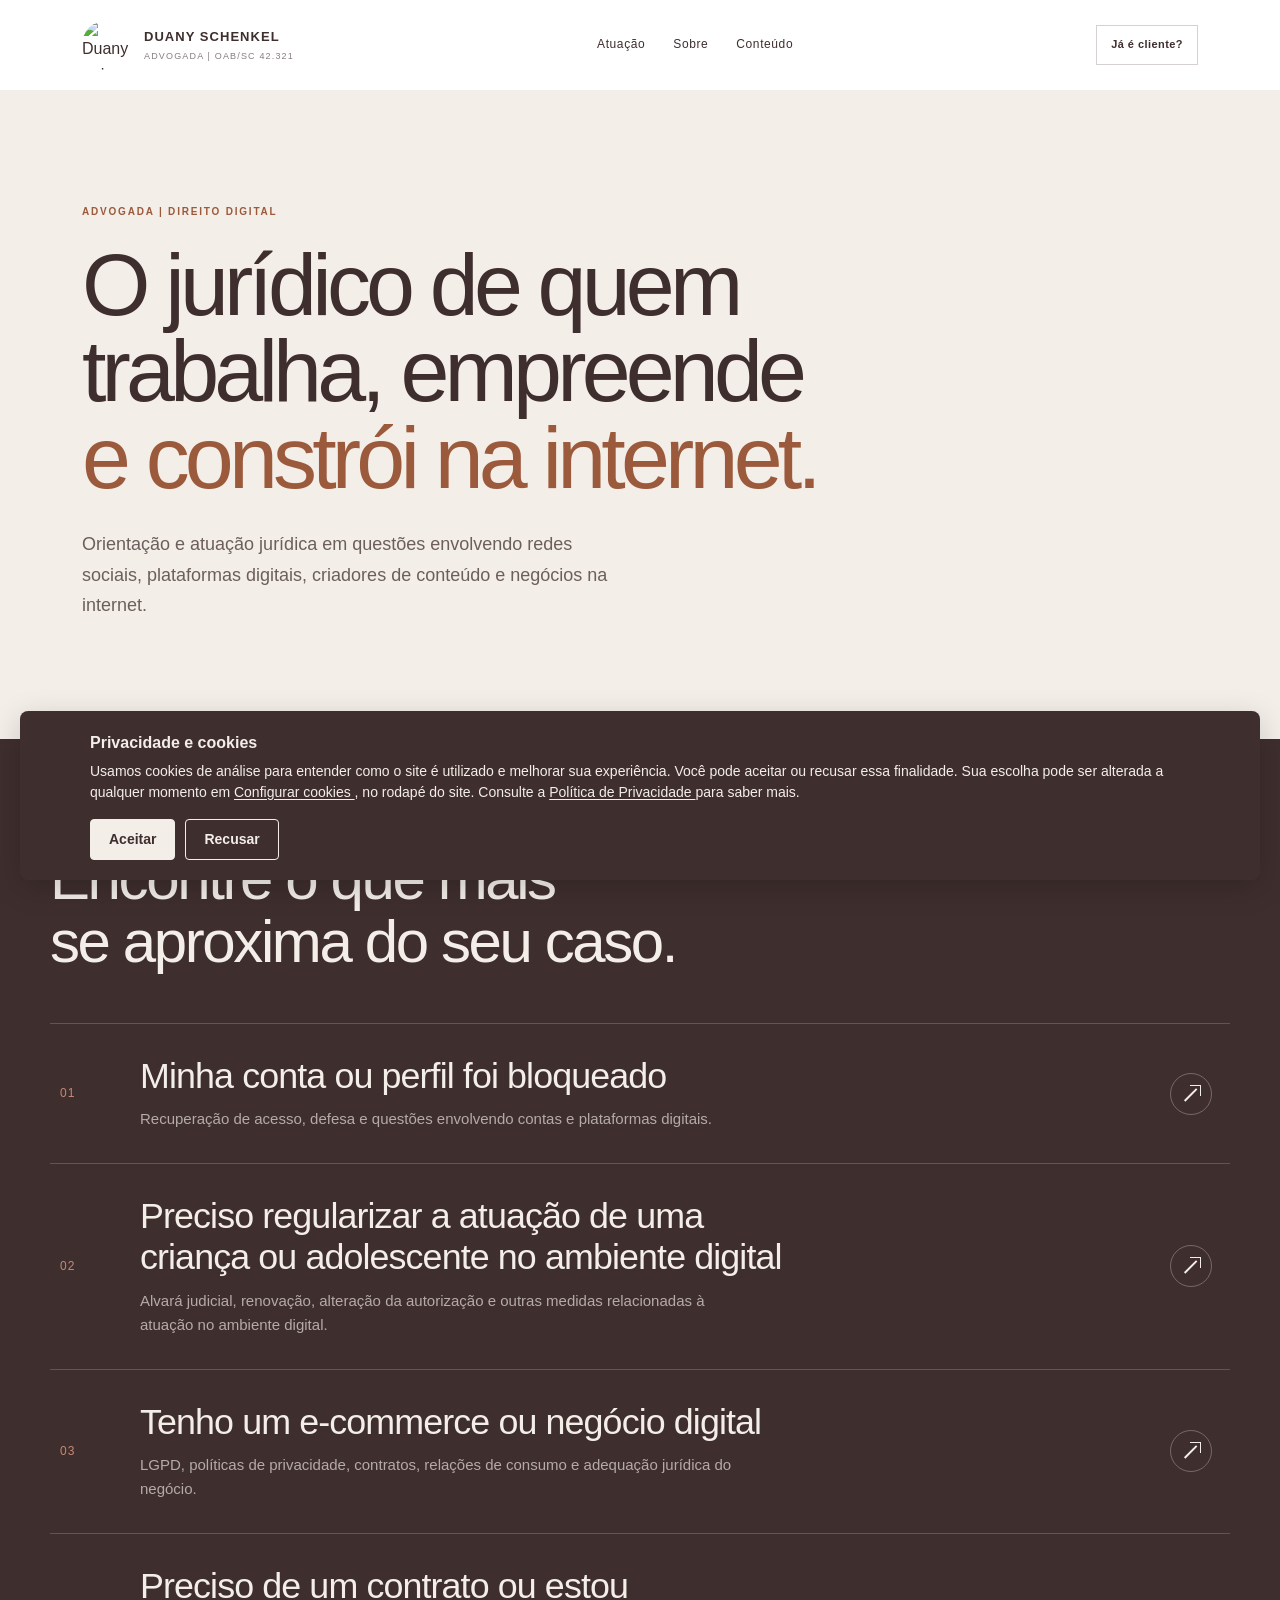
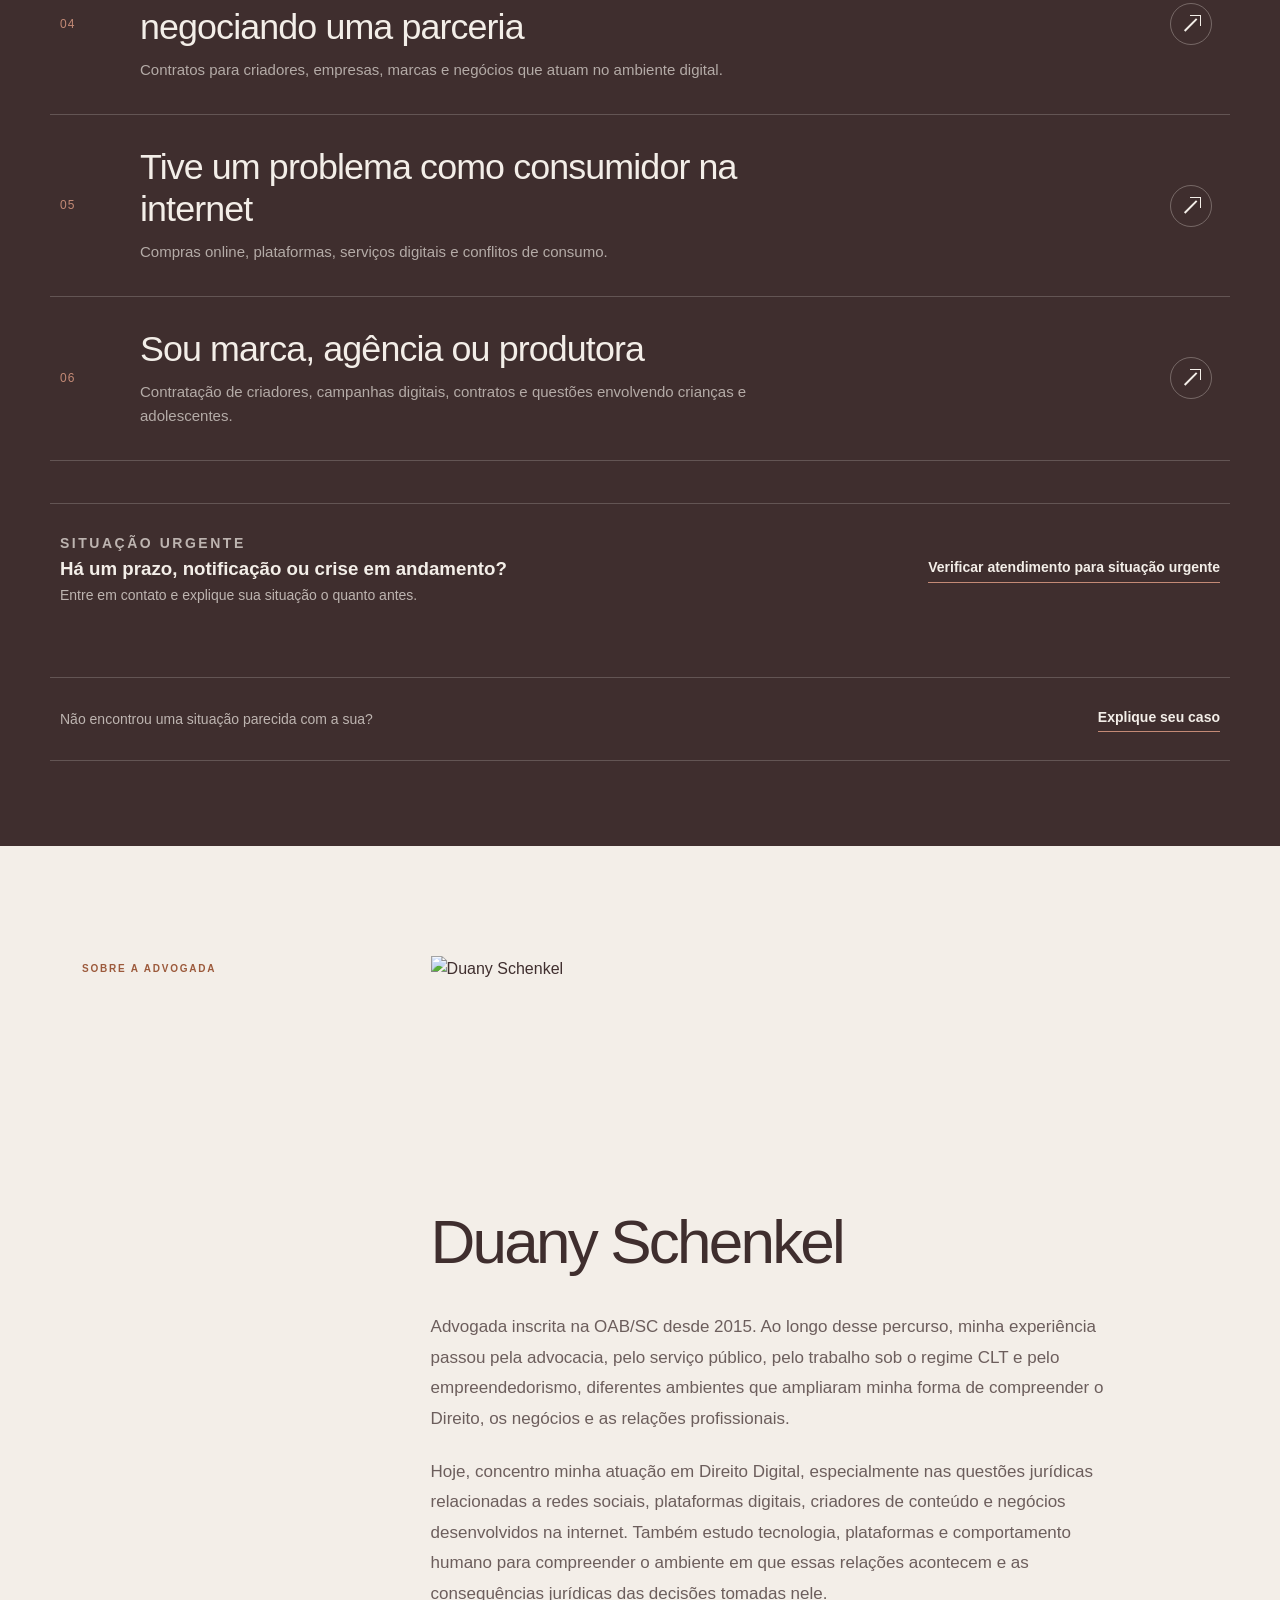
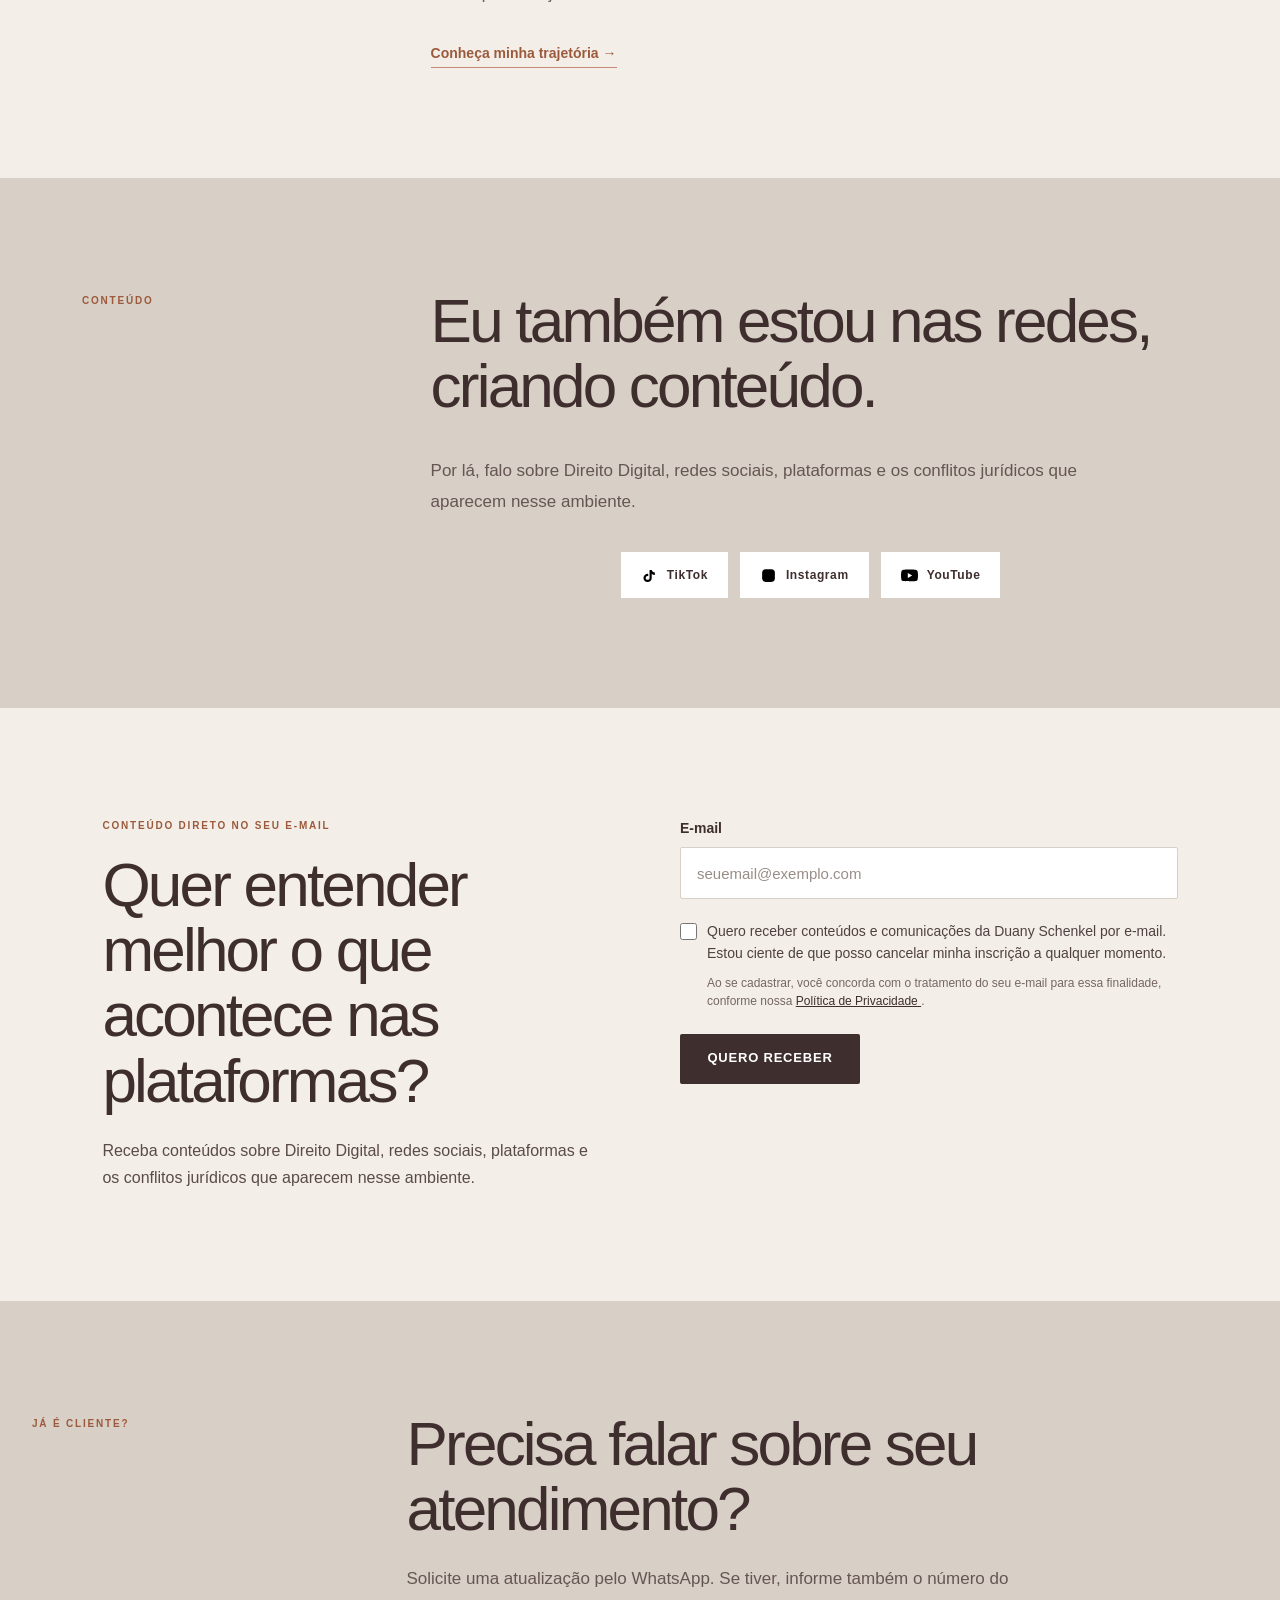
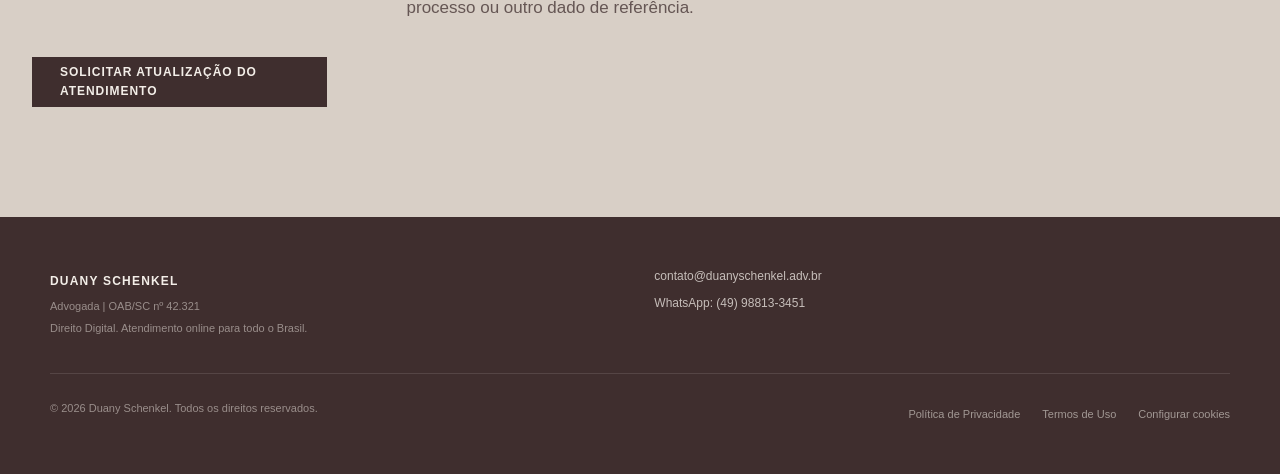
==== commit d80b9ee8: "Update index.html" ====
--- a/index.html
+++ b/index.html
@@ -95,12 +95,23 @@
 
     <meta
         name="description"
-        content="Duany Schenkel – Advogada de Direito Digital aplicada às redes sociais, plataformas digitais, criadores de conteúdo e negócios na internet."
+        content="Duany Schenkel – Advogada de Direito Digital aplicado às redes sociais, plataformas digitais, criadores de conteúdo e negócios na internet."
     >
 
     <title>
-        Duany Schenkel | Advogada de Direito Digital
+Advogada de Direito Digital | Duany Schenkel
     </title>
+
+    <link
+        rel="canonical"
+        href="https://duanyschenkel.adv.br/"
+    >
+
+    <link
+        rel="icon"
+        href="favicon.png"
+        type="image/png"
+    >
 
 
     <!-- =====================================================
@@ -883,34 +894,30 @@
 
 <section
     id="clientes"
-    class="client-support"
+    class="content-section client-support"
 >
 
-    <div class="client-support-content">
-
-        <p class="eyebrow">
-            JÁ É CLIENTE?
-        </p>
-
-        <h2>
-            Precisa falar sobre seu atendimento?
-        </h2>
-
-        <p>
-            Solicite uma atualização pelo WhatsApp. Se tiver,
-            informe também o número do processo ou outro dado de referência.
-        </p>
-
-        <a
-            href="https://wa.me/5549988133451?text=Ol%C3%A1%2C%20Duany%21%20J%C3%A1%20sou%20cliente%20e%20gostaria%20de%20solicitar%20uma%20atualiza%C3%A7%C3%A3o%20sobre%20meu%20atendimento.%0A%0AMeu%20nome%20%C3%A9%3A%0AN%C3%BAmero%20do%20processo%20ou%20refer%C3%AAncia%20do%20atendimento%2C%20se%20tiver%3A"
-            target="_blank"
-            rel="noopener noreferrer"
-            class="button"
-        >
-            Solicitar atualização do atendimento
-        </a>
-
-    </div>
+    <p class="eyebrow">
+        JÁ É CLIENTE?
+    </p>
+
+    <h2>
+        Precisa falar sobre seu atendimento?
+    </h2>
+
+    <p>
+        Solicite uma atualização pelo WhatsApp. Se tiver,
+        informe também o número do processo ou outro dado de referência.
+    </p>
+
+    <a
+        href="https://wa.me/5549988133451?text=Ol%C3%A1%2C%20Duany%21%20J%C3%A1%20sou%20cliente%20e%20gostaria%20de%20solicitar%20uma%20atualiza%C3%A7%C3%A3o%20sobre%20meu%20atendimento.%0A%0AMeu%20nome%20%C3%A9%3A%0AN%C3%BAmero%20do%20processo%20ou%20refer%C3%AAncia%20do%20atendimento%2C%20se%20tiver%3A"
+        target="_blank"
+        rel="noopener noreferrer"
+        class="button client-support-button"
+    >
+        Solicitar atualização do atendimento
+    </a>
 
 </section>
 
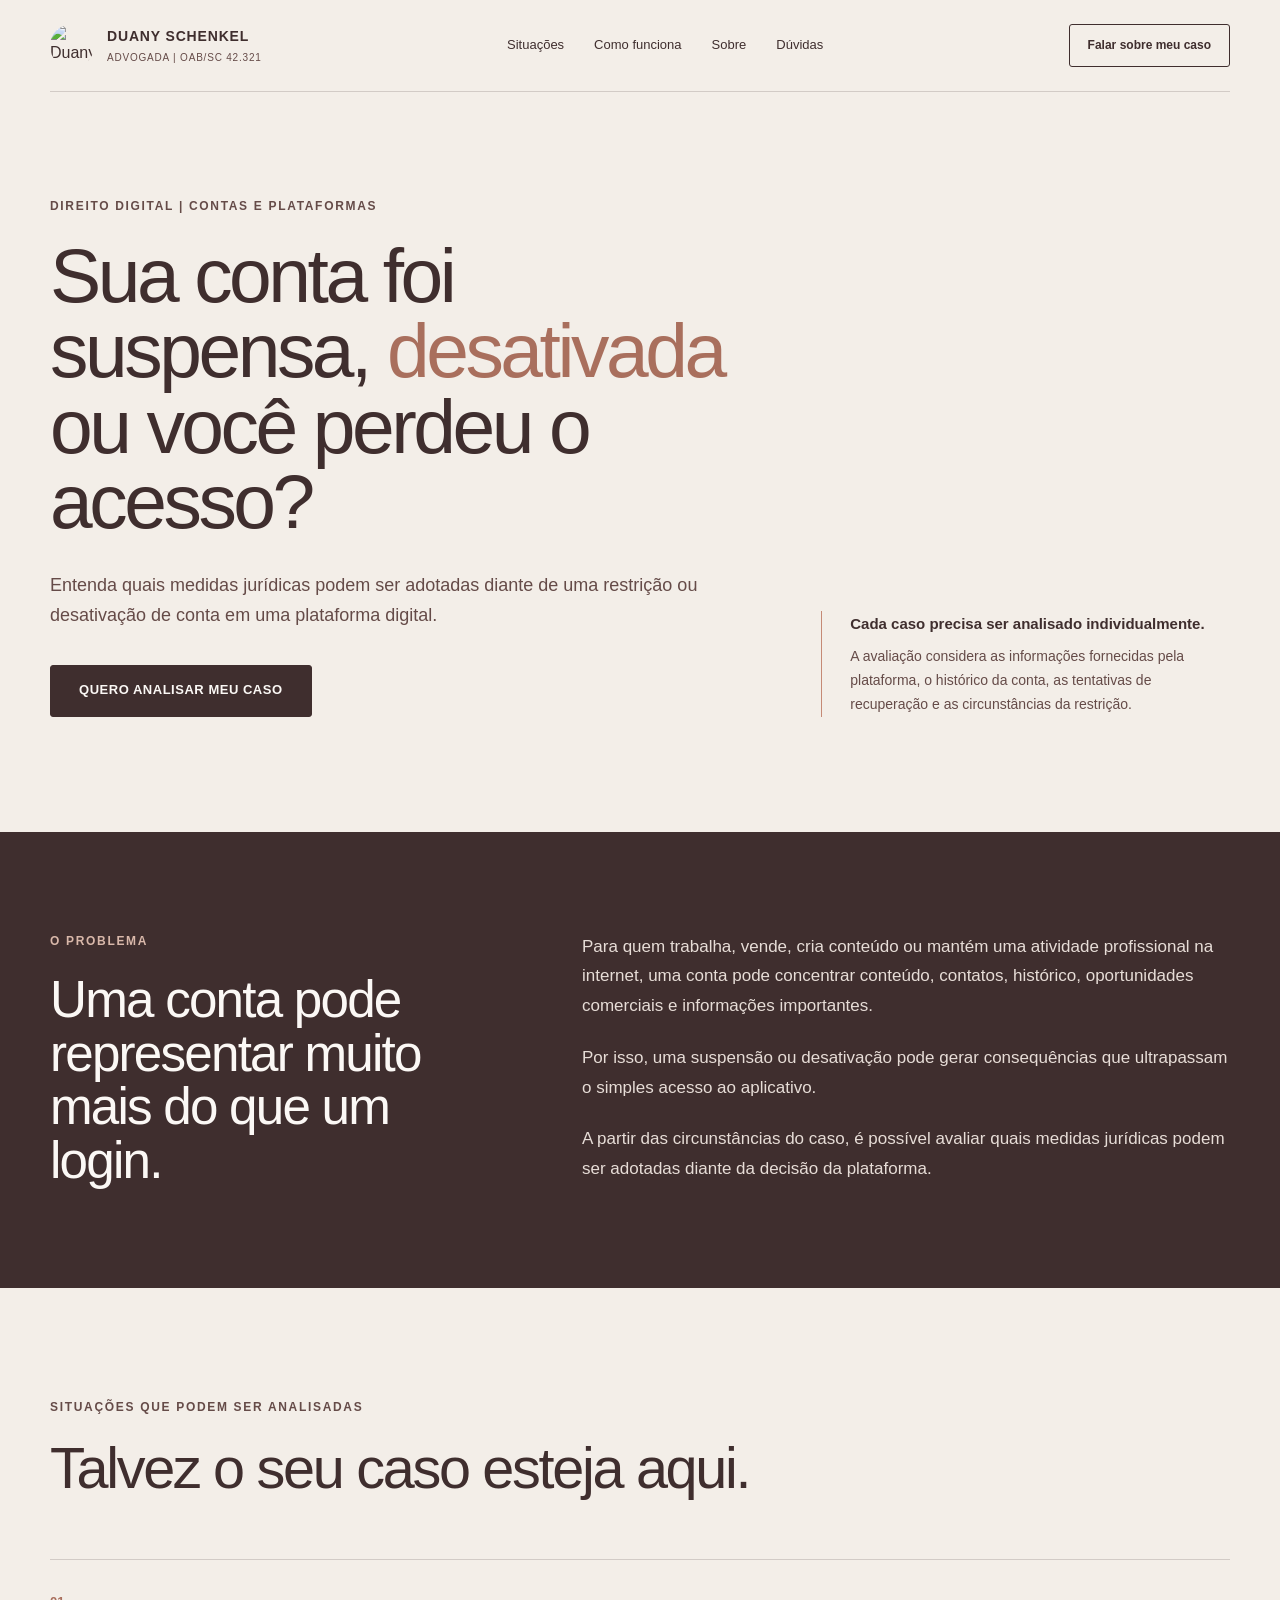
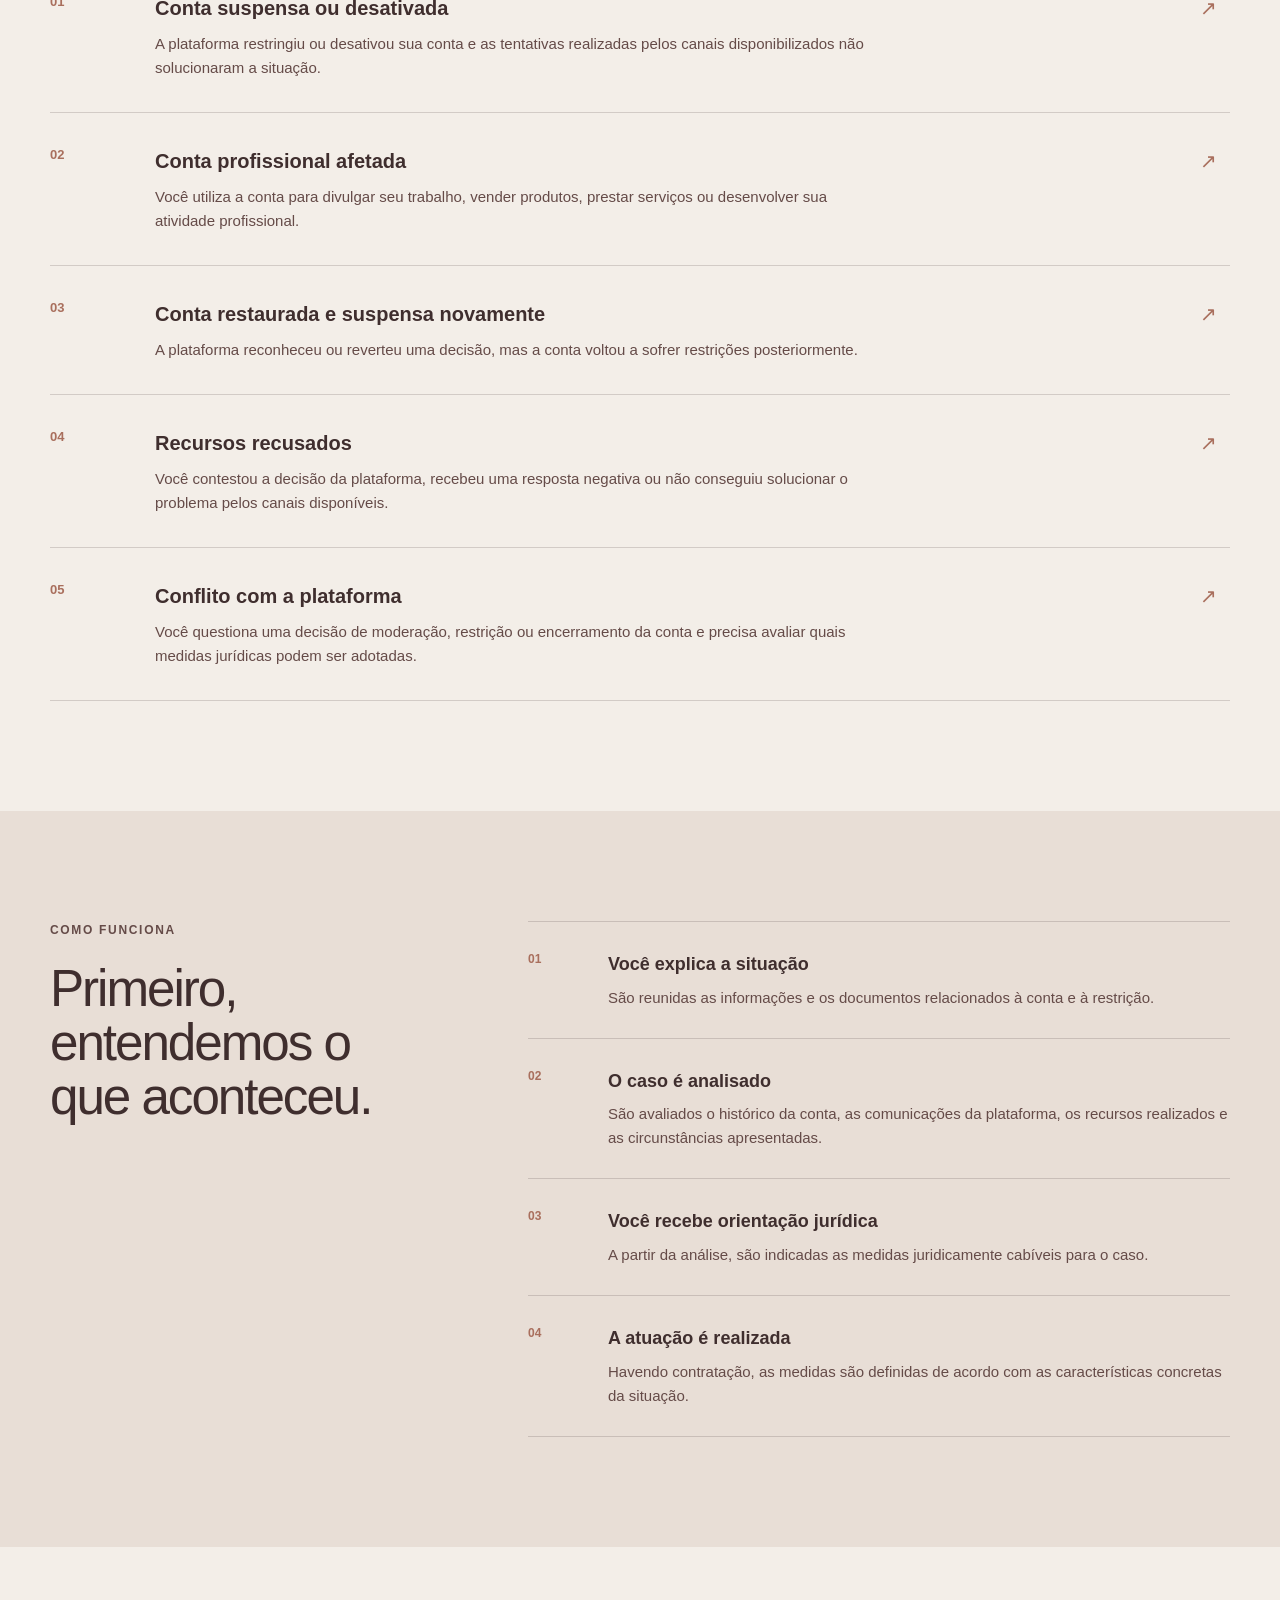
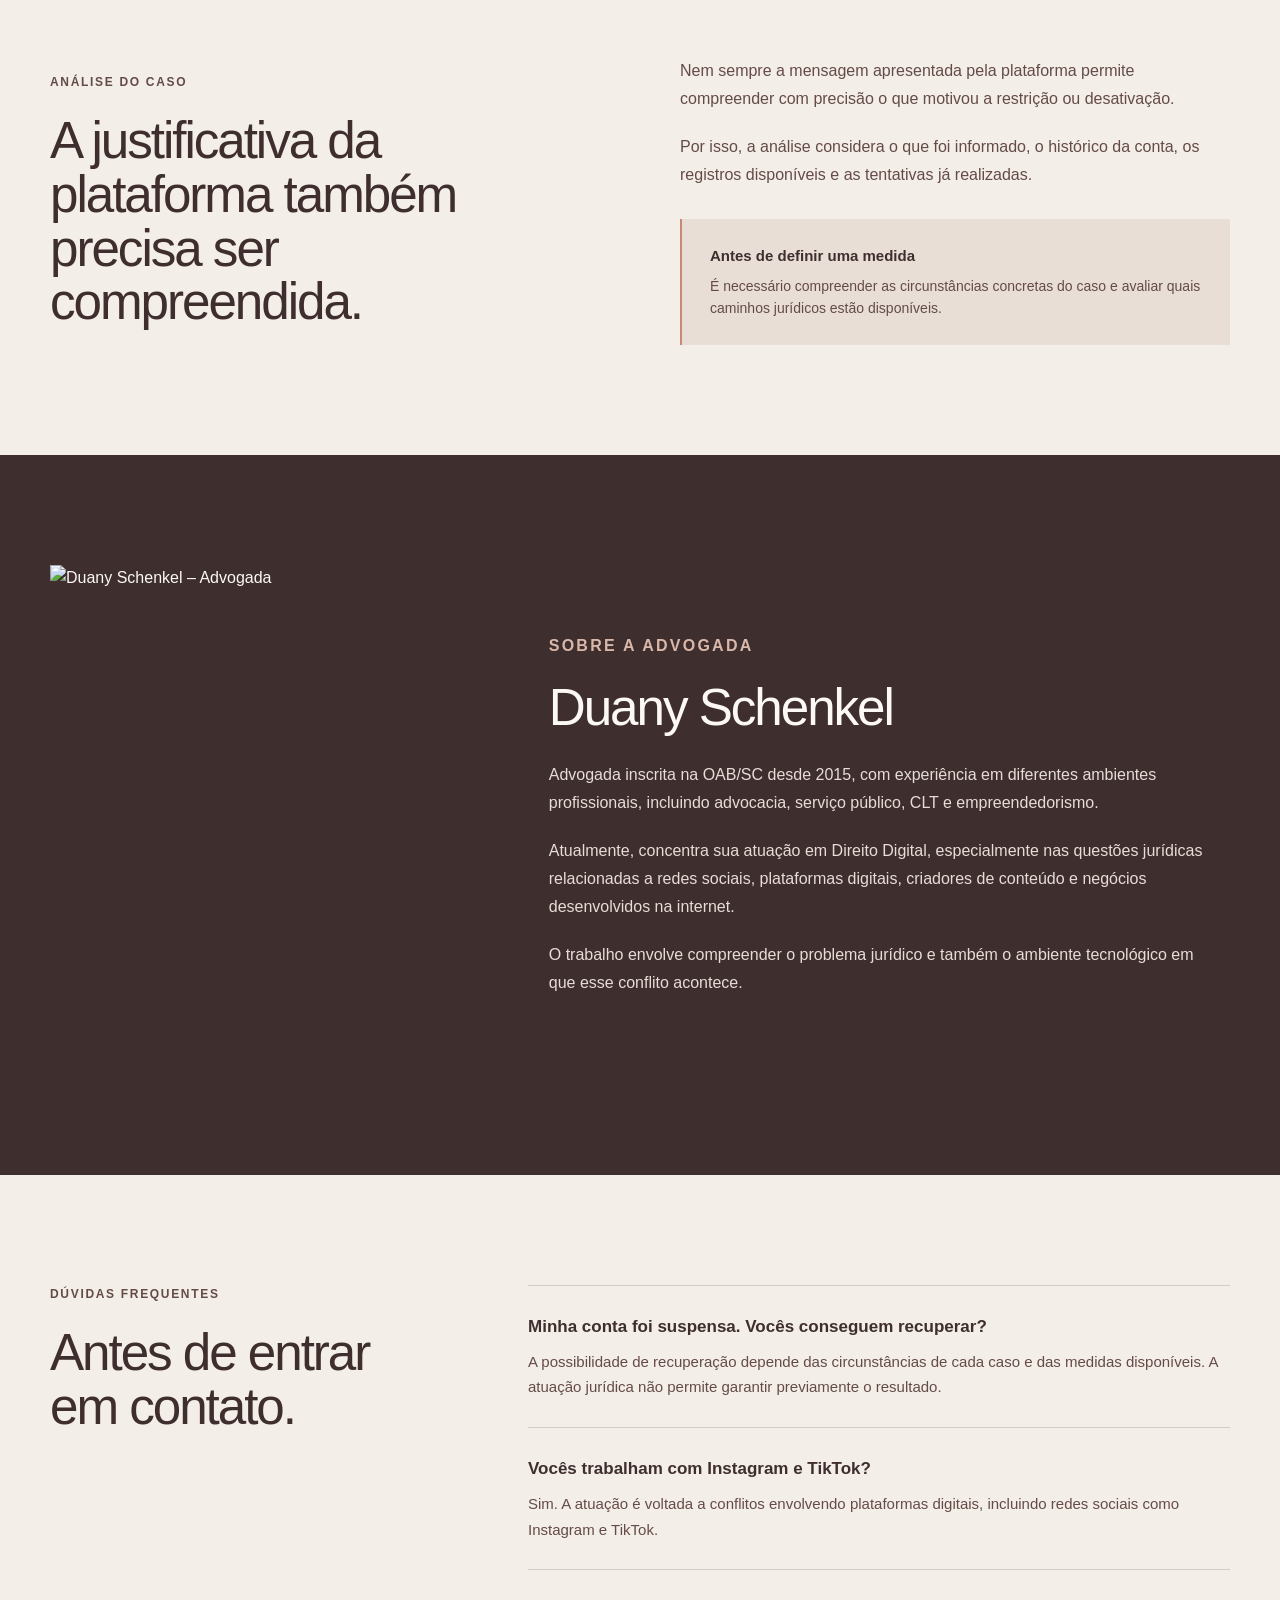
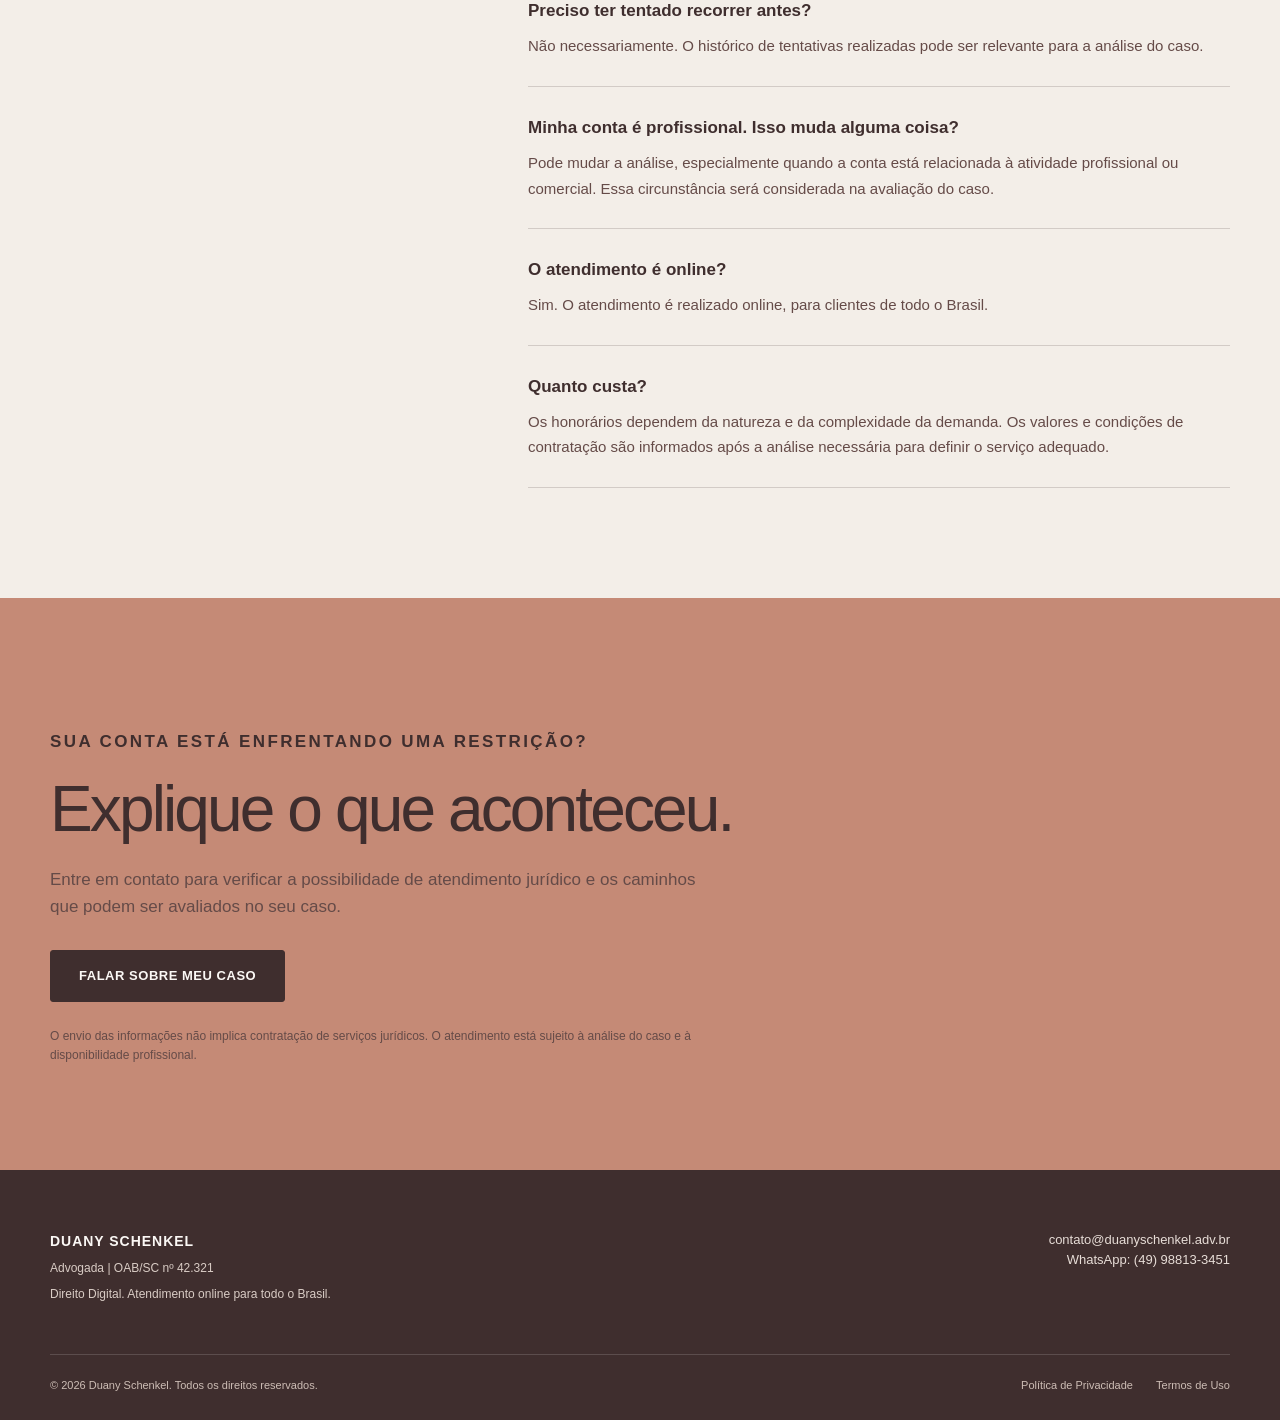
==== commit dab92a58: "Rename lp2.html to index.html" ====
--- a/index.html
+++ b/index.html
@@ -2,90 +2,6 @@
 <html lang="pt-BR">
 
 <head>
-
-    <!-- =====================================================
-         GOOGLE CONSENT MODE
-    ====================================================== -->
-
-    <script>
-
-        window.dataLayer = window.dataLayer || [];
-
-        function gtag() {
-            dataLayer.push(arguments);
-        }
-
-        var savedConsent =
-            localStorage.getItem('duany_cookie_consent');
-
-        gtag('consent', 'default', {
-
-            analytics_storage:
-                savedConsent === 'accepted'
-                    ? 'granted'
-                    : 'denied',
-
-            ad_storage: 'denied',
-            ad_user_data: 'denied',
-            ad_personalization: 'denied',
-
-            wait_for_update: 500
-
-        });
-
-    </script>
-
-
-    <!-- =====================================================
-         GOOGLE TAG MANAGER
-    ====================================================== -->
-
-    <script>
-
-        (function(w,d,s,l,i){
-
-            w[l]=w[l]||[];
-
-            w[l].push({
-                'gtm.start': new Date().getTime(),
-                event: 'gtm.js'
-            });
-
-            var f =
-                d.getElementsByTagName(s)[0],
-
-                j =
-                    d.createElement(s),
-
-                dl =
-                    l != 'dataLayer'
-                        ? '&l=' + l
-                        : '';
-
-            j.async = true;
-
-            j.src =
-                'https://www.googletagmanager.com/gtm.js?id='
-                + i
-                + dl;
-
-            f.parentNode.insertBefore(j,f);
-
-        })(
-            window,
-            document,
-            'script',
-            'dataLayer',
-            'GTM-5FSSFNDD'
-        );
-
-    </script>
-
-
-    <!-- =====================================================
-         METADADOS
-    ====================================================== -->
-
     <meta charset="UTF-8">
 
     <meta
@@ -95,16 +11,16 @@
 
     <meta
         name="description"
-        content="Duany Schenkel – Advogada de Direito Digital aplicado às redes sociais, plataformas digitais, criadores de conteúdo e negócios na internet."
+        content="Atuação jurídica em conflitos envolvendo contas suspensas, desativadas ou restritas em plataformas digitais."
     >
 
     <title>
-Advogada de Direito Digital | Duany Schenkel
+        Recuperação de Contas | Duany Schenkel – Advogada
     </title>
 
     <link
         rel="canonical"
-        href="https://duanyschenkel.adv.br/"
+        href="https://duanyschenkel.adv.br/recuperacao-de-contas.html"
     >
 
     <link
@@ -113,36 +29,852 @@
         type="image/png"
     >
 
-
-    <!-- =====================================================
-         CSS PRINCIPAL
-    ====================================================== -->
-
-    <link
-        rel="stylesheet"
-        href="style.css"
-    >
-
+    <style>
+
+        /* =====================================================
+           RESET
+        ====================================================== */
+
+        * {
+            margin: 0;
+            padding: 0;
+            box-sizing: border-box;
+        }
+
+        html {
+            scroll-behavior: smooth;
+        }
+
+        body {
+            background: #F3EEE8;
+            color: #3F2E2E;
+            font-family: Arial, Helvetica, sans-serif;
+            line-height: 1.6;
+        }
+
+        a {
+            color: inherit;
+            text-decoration: none;
+        }
+
+        img {
+            max-width: 100%;
+            display: block;
+        }
+
+
+        /* =====================================================
+           VARIABLES
+        ====================================================== */
+
+        :root {
+            --background: #F3EEE8;
+            --background-dark: #E8DED6;
+            --brown: #3F2E2E;
+            --brown-light: #654B48;
+            --rose: #C58A76;
+            --rose-dark: #A96F5D;
+            --border: rgba(63, 46, 46, .18);
+            --white: #FBF8F5;
+            --max-width: 1180px;
+        }
+
+
+        /* =====================================================
+           GLOBAL
+        ====================================================== */
+
+        .container {
+            width: min(
+                calc(100% - 48px),
+                var(--max-width)
+            );
+
+            margin: 0 auto;
+        }
+
+        .eyebrow {
+            font-size: 12px;
+            letter-spacing: .14em;
+            font-weight: 700;
+            text-transform: uppercase;
+            color: var(--brown-light);
+            margin-bottom: 22px;
+        }
+
+        .button {
+            display: inline-flex;
+            align-items: center;
+            justify-content: center;
+
+            min-height: 52px;
+            padding: 0 28px;
+
+            background: var(--brown);
+            color: var(--white);
+
+            font-size: 13px;
+            font-weight: 700;
+            letter-spacing: .04em;
+
+            border: 1px solid var(--brown);
+            border-radius: 3px;
+
+            transition:
+                background .2s ease,
+                color .2s ease,
+                transform .2s ease;
+        }
+
+        .button:hover {
+            background: var(--rose);
+            border-color: var(--rose);
+            color: var(--brown);
+            transform: translateY(-1px);
+        }
+
+        .text-link {
+            display: inline-block;
+
+            font-size: 13px;
+            font-weight: 700;
+
+            border-bottom: 1px solid var(--brown);
+
+            padding-bottom: 3px;
+        }
+
+
+        /* =====================================================
+           HEADER
+        ====================================================== */
+
+        .header {
+            width: min(
+                calc(100% - 48px),
+                var(--max-width)
+            );
+
+            margin: 0 auto;
+
+            min-height: 92px;
+
+            display: flex;
+            align-items: center;
+            justify-content: space-between;
+
+            gap: 30px;
+
+            border-bottom: 1px solid var(--border);
+        }
+
+        .brand {
+            display: flex;
+            align-items: center;
+            gap: 13px;
+        }
+
+        .brand-avatar {
+            width: 44px;
+            height: 44px;
+
+            border-radius: 50%;
+            overflow: hidden;
+
+            flex-shrink: 0;
+        }
+
+        .brand-avatar img {
+            width: 100%;
+            height: 100%;
+            object-fit: cover;
+        }
+
+        .brand-text strong {
+            display: block;
+
+            font-size: 14px;
+            letter-spacing: .06em;
+        }
+
+        .brand-text span {
+            display: block;
+
+            margin-top: 2px;
+
+            font-size: 10px;
+            letter-spacing: .08em;
+            text-transform: uppercase;
+
+            color: var(--brown-light);
+        }
+
+        .nav {
+            display: flex;
+            align-items: center;
+            gap: 30px;
+
+            font-size: 13px;
+        }
+
+        .nav a {
+            transition: opacity .2s ease;
+        }
+
+        .nav a:hover {
+            opacity: .55;
+        }
+
+        .header-cta {
+            font-size: 12px;
+            font-weight: 700;
+
+            padding: 11px 18px;
+
+            border: 1px solid var(--brown);
+            border-radius: 3px;
+        }
+
+
+        /* =====================================================
+           HERO
+        ====================================================== */
+
+        .hero {
+            padding: 105px 0 115px;
+        }
+
+        .hero-grid {
+            display: grid;
+            grid-template-columns: 1.25fr .75fr;
+            gap: 90px;
+            align-items: end;
+        }
+
+        .hero h1 {
+            max-width: 800px;
+
+            font-size: clamp(
+                42px,
+                6vw,
+                78px
+            );
+
+            line-height: .98;
+            letter-spacing: -.045em;
+            font-weight: 500;
+        }
+
+        .hero h1 em {
+            font-style: normal;
+            color: var(--rose-dark);
+        }
+
+        .hero-text {
+            max-width: 650px;
+
+            margin-top: 32px;
+
+            font-size: 18px;
+            line-height: 1.65;
+
+            color: var(--brown-light);
+        }
+
+        .hero-action {
+            margin-top: 34px;
+        }
+
+        .hero-note {
+            padding-left: 28px;
+
+            border-left: 1px solid var(--rose);
+
+            color: var(--brown-light);
+
+            font-size: 14px;
+            line-height: 1.7;
+        }
+
+        .hero-note strong {
+            display: block;
+
+            color: var(--brown);
+
+            font-size: 15px;
+            margin-bottom: 9px;
+        }
+
+
+        /* =====================================================
+           INTRO
+        ====================================================== */
+
+        .intro {
+            padding: 100px 0;
+
+            background: var(--brown);
+            color: var(--white);
+        }
+
+        .intro-grid {
+            display: grid;
+            grid-template-columns: .8fr 1.2fr;
+            gap: 100px;
+        }
+
+        .intro .eyebrow {
+            color: #D9B8AA;
+        }
+
+        .intro h2 {
+            font-size: clamp(32px, 4vw, 53px);
+            line-height: 1.05;
+            letter-spacing: -.035em;
+            font-weight: 500;
+        }
+
+        .intro-content {
+            max-width: 650px;
+        }
+
+        .intro-content p {
+            font-size: 17px;
+            line-height: 1.75;
+            color: #E7DDD7;
+        }
+
+        .intro-content p + p {
+            margin-top: 22px;
+        }
+
+
+        /* =====================================================
+           SITUATIONS
+        ====================================================== */
+
+        .situations {
+            padding: 110px 0;
+        }
+
+        .section-heading {
+            max-width: 720px;
+            margin-bottom: 60px;
+        }
+
+        .section-heading h2 {
+            font-size: clamp(35px, 4.5vw, 58px);
+            line-height: 1.04;
+            letter-spacing: -.04em;
+            font-weight: 500;
+        }
+
+        .situations-list {
+            border-top: 1px solid var(--border);
+        }
+
+        .situation {
+            display: grid;
+            grid-template-columns: 80px 1fr 30px;
+            gap: 25px;
+
+            padding: 32px 0;
+
+            border-bottom: 1px solid var(--border);
+
+            align-items: start;
+        }
+
+        .situation-number {
+            font-size: 13px;
+            font-weight: 700;
+
+            color: var(--rose-dark);
+        }
+
+        .situation h3 {
+            font-size: 20px;
+            font-weight: 600;
+
+            margin-bottom: 8px;
+        }
+
+        .situation p {
+            max-width: 720px;
+
+            color: var(--brown-light);
+
+            font-size: 15px;
+        }
+
+        .situation-arrow {
+            font-size: 20px;
+            color: var(--rose-dark);
+        }
+
+
+        /* =====================================================
+           HOW IT WORKS
+        ====================================================== */
+
+        .how {
+            padding: 110px 0;
+
+            background: var(--background-dark);
+        }
+
+        .how-grid {
+            display: grid;
+            grid-template-columns: .7fr 1.3fr;
+            gap: 100px;
+        }
+
+        .how h2 {
+            font-size: clamp(35px, 4vw, 54px);
+            line-height: 1.05;
+            letter-spacing: -.04em;
+            font-weight: 500;
+        }
+
+        .steps {
+            border-top: 1px solid var(--border);
+        }
+
+        .step {
+            display: grid;
+            grid-template-columns: 55px 1fr;
+
+            gap: 25px;
+
+            padding: 28px 0;
+
+            border-bottom: 1px solid var(--border);
+        }
+
+        .step-number {
+            font-size: 12px;
+            font-weight: 700;
+            color: var(--rose-dark);
+        }
+
+        .step h3 {
+            font-size: 18px;
+            margin-bottom: 7px;
+        }
+
+        .step p {
+            font-size: 15px;
+            color: var(--brown-light);
+            max-width: 620px;
+        }
+
+
+        /* =====================================================
+           DIFFERENTIAL
+        ====================================================== */
+
+        .analysis {
+            padding: 110px 0;
+        }
+
+        .analysis-grid {
+            display: grid;
+            grid-template-columns: 1fr 1fr;
+            gap: 80px;
+            align-items: center;
+        }
+
+        .analysis h2 {
+            font-size: clamp(35px, 4vw, 54px);
+            line-height: 1.05;
+            letter-spacing: -.04em;
+            font-weight: 500;
+        }
+
+        .analysis-text p {
+            font-size: 16px;
+            color: var(--brown-light);
+            line-height: 1.75;
+        }
+
+        .analysis-text p + p {
+            margin-top: 20px;
+        }
+
+        .analysis-box {
+            margin-top: 30px;
+
+            padding: 25px 28px;
+
+            border-left: 2px solid var(--rose);
+
+            background: var(--background-dark);
+        }
+
+        .analysis-box strong {
+            display: block;
+
+            font-size: 15px;
+
+            margin-bottom: 7px;
+        }
+
+        .analysis-box p {
+            font-size: 14px;
+            line-height: 1.6;
+            color: var(--brown-light);
+        }
+
+
+        /* =====================================================
+           ABOUT
+        ====================================================== */
+
+        .about {
+            padding: 110px 0;
+
+            background: var(--brown);
+            color: var(--white);
+        }
+
+        .about-grid {
+            display: grid;
+            grid-template-columns: .75fr 1.25fr;
+            gap: 90px;
+            align-items: center;
+        }
+
+        .about-photo {
+            max-width: 400px;
+        }
+
+        .about-photo img {
+            width: 100%;
+            aspect-ratio: 4 / 5;
+
+            object-fit: cover;
+        }
+
+        .about .eyebrow {
+            color: #D9B8AA;
+        }
+
+        .about h2 {
+            font-size: clamp(36px, 4vw, 56px);
+            line-height: 1;
+            letter-spacing: -.04em;
+            font-weight: 500;
+
+            margin-bottom: 28px;
+        }
+
+        .about p {
+            max-width: 670px;
+
+            color: #E7DDD7;
+
+            font-size: 16px;
+            line-height: 1.75;
+        }
+
+        .about p + p {
+            margin-top: 20px;
+        }
+
+
+        /* =====================================================
+           FAQ
+        ====================================================== */
+
+        .faq {
+            padding: 110px 0;
+        }
+
+        .faq-grid {
+            display: grid;
+            grid-template-columns: .7fr 1.3fr;
+            gap: 100px;
+        }
+
+        .faq h2 {
+            font-size: clamp(35px, 4vw, 54px);
+            line-height: 1.05;
+            letter-spacing: -.04em;
+            font-weight: 500;
+        }
+
+        .faq-list {
+            border-top: 1px solid var(--border);
+        }
+
+        .faq-item {
+            padding: 27px 0;
+            border-bottom: 1px solid var(--border);
+        }
+
+        .faq-item h3 {
+            font-size: 17px;
+            font-weight: 600;
+            margin-bottom: 9px;
+        }
+
+        .faq-item p {
+            font-size: 15px;
+            line-height: 1.7;
+            color: var(--brown-light);
+        }
+
+
+        /* =====================================================
+           CTA
+        ====================================================== */
+
+        .final-cta {
+            padding: 105px 0;
+
+            background: var(--rose);
+        }
+
+        .final-cta-content {
+            max-width: 850px;
+        }
+
+        .final-cta .eyebrow {
+            color: var(--brown);
+        }
+
+        .final-cta h2 {
+            font-size: clamp(38px, 5vw, 65px);
+            line-height: 1;
+            letter-spacing: -.045em;
+            font-weight: 500;
+        }
+
+        .final-cta p {
+            max-width: 650px;
+
+            margin-top: 25px;
+
+            font-size: 17px;
+            color: var(--brown-light);
+        }
+
+        .final-cta .button {
+            margin-top: 30px;
+        }
+
+        .cta-note {
+            margin-top: 20px;
+
+            max-width: 600px;
+
+            font-size: 12px !important;
+            line-height: 1.55 !important;
+        }
+
+
+        /* =====================================================
+           FOOTER
+        ====================================================== */
+
+        .footer {
+            padding: 60px 0 25px;
+
+            background: var(--brown);
+            color: var(--white);
+        }
+
+        .footer-grid {
+            display: grid;
+            grid-template-columns: 1fr auto;
+            gap: 50px;
+
+            padding-bottom: 50px;
+        }
+
+        .footer strong {
+            display: block;
+
+            font-size: 14px;
+            letter-spacing: .07em;
+        }
+
+        .footer p {
+            margin-top: 7px;
+
+            font-size: 12px;
+            color: #D9CCC5;
+        }
+
+        .footer-contact {
+            text-align: right;
+        }
+
+        .footer-contact a {
+            display: block;
+
+            font-size: 13px;
+
+            color: #E7DDD7;
+        }
+
+        .footer-bottom {
+            padding-top: 22px;
+
+            border-top: 1px solid rgba(255,255,255,.15);
+
+            display: flex;
+            justify-content: space-between;
+            gap: 20px;
+
+            font-size: 11px;
+            color: #CDBDB5;
+        }
+
+        .footer-bottom a {
+            margin-left: 20px;
+        }
+
+
+        /* =====================================================
+           RESPONSIVE
+        ====================================================== */
+
+        @media (max-width: 850px) {
+
+            .header {
+                min-height: 76px;
+            }
+
+            .nav {
+                display: none;
+            }
+
+            .header-cta {
+                padding: 9px 13px;
+            }
+
+            .hero {
+                padding: 75px 0 80px;
+            }
+
+            .hero-grid,
+            .intro-grid,
+            .how-grid,
+            .analysis-grid,
+            .about-grid,
+            .faq-grid {
+                grid-template-columns: 1fr;
+                gap: 50px;
+            }
+
+            .hero-grid {
+                align-items: start;
+            }
+
+            .hero h1 {
+                font-size: clamp(
+                    42px,
+                    12vw,
+                    65px
+                );
+            }
+
+            .hero-note {
+                max-width: 550px;
+            }
+
+            .intro,
+            .situations,
+            .how,
+            .analysis,
+            .about,
+            .faq {
+                padding: 80px 0;
+            }
+
+            .about-photo {
+                max-width: 300px;
+            }
+
+            .footer-grid {
+                grid-template-columns: 1fr;
+            }
+
+            .footer-contact {
+                text-align: left;
+            }
+
+            .footer-bottom {
+                flex-direction: column;
+            }
+
+            .footer-bottom a {
+                margin-left: 0;
+                margin-right: 15px;
+            }
+        }
+
+
+        @media (max-width: 560px) {
+
+            .container,
+            .header {
+                width: min(
+                    calc(100% - 32px),
+                    var(--max-width)
+                );
+            }
+
+            .brand-text strong {
+                font-size: 12px;
+            }
+
+            .brand-text span {
+                font-size: 9px;
+            }
+
+            .header-cta {
+                font-size: 10px;
+                padding: 8px 10px;
+            }
+
+            .hero {
+                padding: 65px 0 70px;
+            }
+
+            .hero-text {
+                font-size: 16px;
+            }
+
+            .button {
+                width: 100%;
+            }
+
+            .situation {
+                grid-template-columns: 45px 1fr;
+                gap: 15px;
+            }
+
+            .situation-arrow {
+                display: none;
+            }
+
+            .step {
+                grid-template-columns: 40px 1fr;
+                gap: 15px;
+            }
+
+            .final-cta {
+                padding: 75px 0;
+            }
+        }
+
+    </style>
 </head>
 
 
 <body>
-
-
-<!-- =====================================================
-     GOOGLE TAG MANAGER – NOSCRIPT
-====================================================== -->
-
-<noscript>
-
-    <iframe
-        src="https://www.googletagmanager.com/ns.html?id=GTM-5FSSFNDD"
-        height="0"
-        width="0"
-        style="display:none;visibility:hidden"
-    ></iframe>
-
-</noscript>
 
 
 <!-- =====================================================
@@ -182,25 +914,30 @@
 
     <nav class="nav">
 
-        <a href="#atuacao">
-            Atuação
+        <a href="#situacoes">
+            Situações
+        </a>
+
+        <a href="#como-funciona">
+            Como funciona
         </a>
 
         <a href="#sobre">
             Sobre
         </a>
 
-        <a href="#conteudo">
-            Conteúdo
+        <a href="#faq">
+            Dúvidas
         </a>
 
     </nav>
 
+
     <a
-        href="#clientes"
-        class="client-link"
+        href="#contato"
+        class="header-cta"
     >
-        Já é cliente?
+        Falar sobre meu caso
     </a>
 
 </header>
@@ -215,23 +952,55 @@
 
 <section class="hero">
 
-    <div class="hero-content">
-
-        <p class="eyebrow">
-            ADVOGADA | DIREITO DIGITAL
-        </p>
-
-        <h1>
-            O jurídico de quem trabalha, empreende
-            <br>
-            <em>e constrói na internet.</em>
-        </h1>
-
-        <p class="hero-text">
-            Orientação e atuação jurídica em questões envolvendo
-            redes sociais, plataformas digitais, criadores de
-            conteúdo e negócios na internet.
-        </p>
+    <div class="container">
+
+        <div class="hero-grid">
+
+            <div>
+
+                <p class="eyebrow">
+                    DIREITO DIGITAL | CONTAS E PLATAFORMAS
+                </p>
+
+                <h1>
+                    Sua conta foi suspensa,
+                    <em>desativada</em>
+                    ou você perdeu o acesso?
+                </h1>
+
+                <p class="hero-text">
+                    Entenda quais medidas jurídicas podem ser adotadas
+                    diante de uma restrição ou desativação de conta
+                    em uma plataforma digital.
+                </p>
+
+                <div class="hero-action">
+
+                    <a
+                        href="#contato"
+                        class="button"
+                    >
+                        QUERO ANALISAR MEU CASO
+                    </a>
+
+                </div>
+
+            </div>
+
+
+            <div class="hero-note">
+
+                <strong>
+                    Cada caso precisa ser analisado individualmente.
+                </strong>
+
+                A avaliação considera as informações fornecidas
+                pela plataforma, o histórico da conta, as tentativas
+                de recuperação e as circunstâncias da restrição.
+
+            </div>
+
+        </div>
 
     </div>
 
@@ -239,299 +1008,409 @@
 
 
 <!-- =====================================================
-     ATUAÇÃO
+     INTRO
 ====================================================== -->
 
+<section class="intro">
+
+    <div class="container">
+
+        <div class="intro-grid">
+
+            <div>
+
+                <p class="eyebrow">
+                    O PROBLEMA
+                </p>
+
+                <h2>
+                    Uma conta pode representar muito mais do que um login.
+                </h2>
+
+            </div>
+
+
+            <div class="intro-content">
+
+                <p>
+                    Para quem trabalha, vende, cria conteúdo ou mantém
+                    uma atividade profissional na internet, uma conta
+                    pode concentrar conteúdo, contatos, histórico,
+                    oportunidades comerciais e informações importantes.
+                </p>
+
+                <p>
+                    Por isso, uma suspensão ou desativação pode gerar
+                    consequências que ultrapassam o simples acesso
+                    ao aplicativo.
+                </p>
+
+                <p>
+                    A partir das circunstâncias do caso, é possível
+                    avaliar quais medidas jurídicas podem ser adotadas
+                    diante da decisão da plataforma.
+                </p>
+
+            </div>
+
+        </div>
+
+    </div>
+
+</section>
+
+
+<!-- =====================================================
+     SITUAÇÕES
+====================================================== -->
+
 <section
-    id="atuacao"
-    class="services"
+    class="situations"
+    id="situacoes"
 >
 
-    <div class="section-intro">
-
-        <p class="eyebrow">
-            COMO POSSO AJUDAR?
-        </p>
-
-        <h2>
-            Encontre o que mais
-            <br>
-            se aproxima do seu caso.
-        </h2>
+    <div class="container">
+
+        <div class="section-heading">
+
+            <p class="eyebrow">
+                SITUAÇÕES QUE PODEM SER ANALISADAS
+            </p>
+
+            <h2>
+                Talvez o seu caso esteja aqui.
+            </h2>
+
+        </div>
+
+
+        <div class="situations-list">
+
+
+            <div class="situation">
+
+                <div class="situation-number">
+                    01
+                </div>
+
+                <div>
+
+                    <h3>
+                        Conta suspensa ou desativada
+                    </h3>
+
+                    <p>
+                        A plataforma restringiu ou desativou sua conta
+                        e as tentativas realizadas pelos canais
+                        disponibilizados não solucionaram a situação.
+                    </p>
+
+                </div>
+
+                <div class="situation-arrow">
+                    ↗
+                </div>
+
+            </div>
+
+
+            <div class="situation">
+
+                <div class="situation-number">
+                    02
+                </div>
+
+                <div>
+
+                    <h3>
+                        Conta profissional afetada
+                    </h3>
+
+                    <p>
+                        Você utiliza a conta para divulgar seu trabalho,
+                        vender produtos, prestar serviços ou desenvolver
+                        sua atividade profissional.
+                    </p>
+
+                </div>
+
+                <div class="situation-arrow">
+                    ↗
+                </div>
+
+            </div>
+
+
+            <div class="situation">
+
+                <div class="situation-number">
+                    03
+                </div>
+
+                <div>
+
+                    <h3>
+                        Conta restaurada e suspensa novamente
+                    </h3>
+
+                    <p>
+                        A plataforma reconheceu ou reverteu uma decisão,
+                        mas a conta voltou a sofrer restrições posteriormente.
+                    </p>
+
+                </div>
+
+                <div class="situation-arrow">
+                    ↗
+                </div>
+
+            </div>
+
+
+            <div class="situation">
+
+                <div class="situation-number">
+                    04
+                </div>
+
+                <div>
+
+                    <h3>
+                        Recursos recusados
+                    </h3>
+
+                    <p>
+                        Você contestou a decisão da plataforma, recebeu
+                        uma resposta negativa ou não conseguiu solucionar
+                        o problema pelos canais disponíveis.
+                    </p>
+
+                </div>
+
+                <div class="situation-arrow">
+                    ↗
+                </div>
+
+            </div>
+
+
+            <div class="situation">
+
+                <div class="situation-number">
+                    05
+                </div>
+
+                <div>
+
+                    <h3>
+                        Conflito com a plataforma
+                    </h3>
+
+                    <p>
+                        Você questiona uma decisão de moderação,
+                        restrição ou encerramento da conta e precisa
+                        avaliar quais medidas jurídicas podem ser adotadas.
+                    </p>
+
+                </div>
+
+                <div class="situation-arrow">
+                    ↗
+                </div>
+
+            </div>
+
+
+        </div>
 
     </div>
 
-
-    <div class="service-list">
-
-
-        <!-- 01 – CONTA / PLATAFORMA -->
-
-        <a
-            href="plataformas.html"
-            class="service-card"
-        >
-
-            <div class="service-number">
-                01
-            </div>
-
-            <div class="service-content">
-
-                <h3>
-                    Minha conta ou perfil
-                    foi bloqueado
-                </h3>
+</section>
+
+
+<!-- =====================================================
+     COMO FUNCIONA
+====================================================== -->
+
+<section
+    class="how"
+    id="como-funciona"
+>
+
+    <div class="container">
+
+        <div class="how-grid">
+
+            <div>
+
+                <p class="eyebrow">
+                    COMO FUNCIONA
+                </p>
+
+                <h2>
+                    Primeiro, entendemos o que aconteceu.
+                </h2>
+
+            </div>
+
+
+            <div class="steps">
+
+
+                <div class="step">
+
+                    <div class="step-number">
+                        01
+                    </div>
+
+                    <div>
+
+                        <h3>
+                            Você explica a situação
+                        </h3>
+
+                        <p>
+                            São reunidas as informações e os documentos
+                            relacionados à conta e à restrição.
+                        </p>
+
+                    </div>
+
+                </div>
+
+
+                <div class="step">
+
+                    <div class="step-number">
+                        02
+                    </div>
+
+                    <div>
+
+                        <h3>
+                            O caso é analisado
+                        </h3>
+
+                        <p>
+                            São avaliados o histórico da conta,
+                            as comunicações da plataforma,
+                            os recursos realizados e as circunstâncias
+                            apresentadas.
+                        </p>
+
+                    </div>
+
+                </div>
+
+
+                <div class="step">
+
+                    <div class="step-number">
+                        03
+                    </div>
+
+                    <div>
+
+                        <h3>
+                            Você recebe orientação jurídica
+                        </h3>
+
+                        <p>
+                            A partir da análise, são indicadas as medidas
+                            juridicamente cabíveis para o caso.
+                        </p>
+
+                    </div>
+
+                </div>
+
+
+                <div class="step">
+
+                    <div class="step-number">
+                        04
+                    </div>
+
+                    <div>
+
+                        <h3>
+                            A atuação é realizada
+                        </h3>
+
+                        <p>
+                            Havendo contratação, as medidas são definidas
+                            de acordo com as características concretas
+                            da situação.
+                        </p>
+
+                    </div>
+
+                </div>
+
+
+            </div>
+
+        </div>
+
+    </div>
+
+</section>
+
+
+<!-- =====================================================
+     ANÁLISE
+====================================================== -->
+
+<section class="analysis">
+
+    <div class="container">
+
+        <div class="analysis-grid">
+
+            <div>
+
+                <p class="eyebrow">
+                    ANÁLISE DO CASO
+                </p>
+
+                <h2>
+                    A justificativa da plataforma também precisa ser compreendida.
+                </h2>
+
+            </div>
+
+
+            <div class="analysis-text">
 
                 <p>
-                    Recuperação de acesso, defesa e questões
-                    envolvendo contas e plataformas digitais.
+                    Nem sempre a mensagem apresentada pela plataforma
+                    permite compreender com precisão o que motivou
+                    a restrição ou desativação.
                 </p>
 
-            </div>
-
-            <span
-                class="arrow"
-                aria-hidden="true"
-            >
-                ↗
-            </span>
-
-        </a>
-
-
-        <!-- 02 – CRIANÇAS E ADOLESCENTES -->
-
-        <a
-            href="alvara.html"
-            class="service-card"
-        >
-
-            <div class="service-number">
-                02
-            </div>
-
-            <div class="service-content">
-
-                <h3>
-                    Preciso regularizar a atuação de uma
-                    criança ou adolescente no ambiente digital
-                </h3>
-
                 <p>
-                    Alvará judicial, renovação, alteração da
-                    autorização e outras medidas relacionadas
-                    à atuação no ambiente digital.
+                    Por isso, a análise considera o que foi informado,
+                    o histórico da conta, os registros disponíveis
+                    e as tentativas já realizadas.
                 </p>
 
-            </div>
-
-            <span
-                class="arrow"
-                aria-hidden="true"
-            >
-                ↗
-            </span>
-
-        </a>
-
-
-        <!-- 03 – E-COMMERCE / NEGÓCIO DIGITAL -->
-
-        <a
-            href="ecommerce.html"
-            class="service-card"
-        >
-
-            <div class="service-number">
-                03
-            </div>
-
-            <div class="service-content">
-
-                <h3>
-                    Tenho um e-commerce
-                    ou negócio digital
-                </h3>
-
-                <p>
-                    LGPD, políticas de privacidade, contratos,
-                    relações de consumo e adequação jurídica
-                    do negócio.
-                </p>
-
-            </div>
-
-            <span
-                class="arrow"
-                aria-hidden="true"
-            >
-                ↗
-            </span>
-
-        </a>
-
-
-        <!-- 04 – CONTRATOS / PARCERIAS -->
-
-        <a
-            href="contratos.html"
-            class="service-card"
-        >
-
-            <div class="service-number">
-                04
-            </div>
-
-            <div class="service-content">
-
-                <h3>
-                    Preciso de um contrato
-                    ou estou negociando uma parceria
-                </h3>
-
-                <p>
-                    Contratos para criadores, empresas, marcas
-                    e negócios que atuam no ambiente digital.
-                </p>
-
-            </div>
-
-            <span
-                class="arrow"
-                aria-hidden="true"
-            >
-                ↗
-            </span>
-
-        </a>
-
-
-        <!-- 05 – CONSUMIDOR -->
-
-        <a
-            href="consumidor.html"
-            class="service-card"
-        >
-
-            <div class="service-number">
-                05
-            </div>
-
-            <div class="service-content">
-
-                <h3>
-                    Tive um problema
-                    como consumidor na internet
-                </h3>
-
-                <p>
-                    Compras online, plataformas, serviços digitais
-                    e conflitos de consumo.
-                </p>
-
-            </div>
-
-            <span
-                class="arrow"
-                aria-hidden="true"
-            >
-                ↗
-            </span>
-
-        </a>
-
-
-        <!-- 06 – MARCAS / AGÊNCIAS / PRODUTORAS -->
-
-        <a
-            href="contratos.html"
-            class="service-card"
-        >
-
-            <div class="service-number">
-                06
-            </div>
-
-            <div class="service-content">
-
-                <h3>
-                    Sou marca, agência
-                    ou produtora
-                </h3>
-
-                <p>
-                    Contratação de criadores, campanhas digitais,
-                    contratos e questões envolvendo crianças
-                    e adolescentes.
-                </p>
-
-            </div>
-
-            <span
-                class="arrow"
-                aria-hidden="true"
-            >
-                ↗
-            </span>
-
-        </a>
-
-
-    </div>
-
-    <!-- =================================================
-         SITUAÇÃO URGENTE
-    ================================================== -->
-
-    <div class="urgent-case">
-
-        <div class="urgent-case-text">
-
-            <p class="eyebrow">
-                SITUAÇÃO URGENTE
-            </p>
-
-            <h3>
-                Há um prazo, notificação ou crise em andamento?
-            </h3>
-
-            <p>
-                Entre em contato e explique sua situação o quanto antes.
-            </p>
+                <div class="analysis-box">
+
+                    <strong>
+                        Antes de definir uma medida
+                    </strong>
+
+                    <p>
+                        É necessário compreender as circunstâncias
+                        concretas do caso e avaliar quais caminhos
+                        jurídicos estão disponíveis.
+                    </p>
+
+                </div>
+
+            </div>
 
         </div>
-
-        <a
-            href="https://wa.me/5549988133451?text=URGENTE%0A%0AOl%C3%A1%2C%20Duany%21%20Tenho%20uma%20situa%C3%A7%C3%A3o%20com%20prazo%2C%20notifica%C3%A7%C3%A3o%20ou%20crise%20em%20andamento%20e%20gostaria%20de%20verificar%20a%20possibilidade%20de%20atendimento%20priorit%C3%A1rio."
-            target="_blank"
-            rel="noopener noreferrer"
-            class="urgent-case-link"
-        >
-            Verificar atendimento para situação urgente
-        </a>
-
-    </div>
-
-
-    <!-- =================================================
-         OUTRAS SITUAÇÕES
-    ================================================== -->
-
-    <div class="other-case">
-
-        <p>
-            Não encontrou uma situação parecida com a sua?
-        </p>
-
-        <a
-            href="https://wa.me/5549988133451?text=Ol%C3%A1%2C%20Duany%21%20Encontrei%20seu%20site%20e%20tenho%20uma%20quest%C3%A3o%20relacionada%20ao%20ambiente%20digital%20que%20n%C3%A3o%20se%20encaixa%20nas%20categorias%20apresentadas.%20Gostaria%20de%20explicar%20a%20situa%C3%A7%C3%A3o%20para%20saber%20se%20voc%C3%AA%20pode%20me%20orientar"
-            target="_blank"
-            rel="noopener noreferrer"
-            class="other-case-link"
-        >
-            Explique seu caso
-        </a>
 
     </div>
 
@@ -543,381 +1422,238 @@
 ====================================================== -->
 
 <section
+    class="about"
     id="sobre"
-    class="about"
 >
 
-    <div class="about-label">
-
-        <p class="eyebrow">
-            SOBRE A ADVOGADA
-        </p>
+    <div class="container">
+
+        <div class="about-grid">
+
+            <div class="about-photo">
+
+                <img
+                    src="https://i.ibb.co/mFt1FcRg/biopic01.jpg"
+                    alt="Duany Schenkel – Advogada"
+                    loading="lazy"
+                >
+
+            </div>
+
+
+            <div>
+
+                <p class="eyebrow">
+                    SOBRE A ADVOGADA
+                </p>
+
+                <h2>
+                    Duany Schenkel
+                </h2>
+
+                <p>
+                    Advogada inscrita na OAB/SC desde 2015, com experiência
+                    em diferentes ambientes profissionais, incluindo
+                    advocacia, serviço público, CLT e empreendedorismo.
+                </p>
+
+                <p>
+                    Atualmente, concentra sua atuação em Direito Digital,
+                    especialmente nas questões jurídicas relacionadas
+                    a redes sociais, plataformas digitais, criadores
+                    de conteúdo e negócios desenvolvidos na internet.
+                </p>
+
+                <p>
+                    O trabalho envolve compreender o problema jurídico
+                    e também o ambiente tecnológico em que esse conflito
+                    acontece.
+                </p>
+
+            </div>
+
+        </div>
 
     </div>
 
-
-    <div class="about-content">
-
-        <div class="about-photo">
-
-            <img
-                src="https://i.ibb.co/mFt1FcRg/biopic01.jpg"
-                alt="Duany Schenkel"
-                loading="lazy"
+</section>
+
+
+<!-- =====================================================
+     FAQ
+====================================================== -->
+
+<section
+    class="faq"
+    id="faq"
+>
+
+    <div class="container">
+
+        <div class="faq-grid">
+
+            <div>
+
+                <p class="eyebrow">
+                    DÚVIDAS FREQUENTES
+                </p>
+
+                <h2>
+                    Antes de entrar em contato.
+                </h2>
+
+            </div>
+
+
+            <div class="faq-list">
+
+
+                <div class="faq-item">
+
+                    <h3>
+                        Minha conta foi suspensa. Vocês conseguem recuperar?
+                    </h3>
+
+                    <p>
+                        A possibilidade de recuperação depende das
+                        circunstâncias de cada caso e das medidas
+                        disponíveis. A atuação jurídica não permite
+                        garantir previamente o resultado.
+                    </p>
+
+                </div>
+
+
+                <div class="faq-item">
+
+                    <h3>
+                        Vocês trabalham com Instagram e TikTok?
+                    </h3>
+
+                    <p>
+                        Sim. A atuação é voltada a conflitos envolvendo
+                        plataformas digitais, incluindo redes sociais
+                        como Instagram e TikTok.
+                    </p>
+
+                </div>
+
+
+                <div class="faq-item">
+
+                    <h3>
+                        Preciso ter tentado recorrer antes?
+                    </h3>
+
+                    <p>
+                        Não necessariamente. O histórico de tentativas
+                        realizadas pode ser relevante para a análise
+                        do caso.
+                    </p>
+
+                </div>
+
+
+                <div class="faq-item">
+
+                    <h3>
+                        Minha conta é profissional. Isso muda alguma coisa?
+                    </h3>
+
+                    <p>
+                        Pode mudar a análise, especialmente quando
+                        a conta está relacionada à atividade profissional
+                        ou comercial. Essa circunstância será considerada
+                        na avaliação do caso.
+                    </p>
+
+                </div>
+
+
+                <div class="faq-item">
+
+                    <h3>
+                        O atendimento é online?
+                    </h3>
+
+                    <p>
+                        Sim. O atendimento é realizado online,
+                        para clientes de todo o Brasil.
+                    </p>
+
+                </div>
+
+
+                <div class="faq-item">
+
+                    <h3>
+                        Quanto custa?
+                    </h3>
+
+                    <p>
+                        Os honorários dependem da natureza e da
+                        complexidade da demanda. Os valores e condições
+                        de contratação são informados após a análise
+                        necessária para definir o serviço adequado.
+                    </p>
+
+                </div>
+
+
+            </div>
+
+        </div>
+
+    </div>
+
+</section>
+
+
+<!-- =====================================================
+     CTA
+====================================================== -->
+
+<section
+    class="final-cta"
+    id="contato"
+>
+
+    <div class="container">
+
+        <div class="final-cta-content">
+
+            <p class="eyebrow">
+                SUA CONTA ESTÁ ENFRENTANDO UMA RESTRIÇÃO?
+            </p>
+
+            <h2>
+                Explique o que aconteceu.
+            </h2>
+
+            <p>
+                Entre em contato para verificar a possibilidade
+                de atendimento jurídico e os caminhos que podem
+                ser avaliados no seu caso.
+            </p>
+
+            <a
+                href="https://wa.me/5549988133451?text=Ol%C3%A1%2C%20Duany%21%20Encontrei%20sua%20p%C3%A1gina%20sobre%20contas%20e%20plataformas%20e%20gostaria%20de%20explicar%20o%20que%20aconteceu%20com%20a%20minha%20conta."
+                target="_blank"
+                rel="noopener noreferrer"
+                class="button"
             >
+                FALAR SOBRE MEU CASO
+            </a>
+
+            <p class="cta-note">
+                O envio das informações não implica contratação
+                de serviços jurídicos. O atendimento está sujeito
+                à análise do caso e à disponibilidade profissional.
+            </p>
 
         </div>
 
-
-        <div class="about-text">
-
-            <h2>
-                Duany Schenkel
-            </h2>
-
-            <p>
-                Advogada inscrita na OAB/SC desde 2015.
-                Ao longo desse percurso, minha experiência passou
-                pela advocacia, pelo serviço público, pelo trabalho
-                sob o regime CLT e pelo empreendedorismo, diferentes
-                ambientes que ampliaram minha forma de compreender
-                o Direito, os negócios e as relações profissionais.
-            </p>
-
-            <p>
-                Hoje, concentro minha atuação em Direito Digital,
-                especialmente nas questões jurídicas relacionadas a
-                redes sociais, plataformas digitais, criadores de
-                conteúdo e negócios desenvolvidos na internet.
-                Também estudo tecnologia, plataformas e comportamento
-                humano para compreender o ambiente em que essas
-                relações acontecem e as consequências jurídicas das
-                decisões tomadas nele.
-            </p>
-
-            <a
-                href="trajetoria.html"
-                class="text-link about-link"
-            >
-                Conheça minha trajetória →
-            </a>
-
-        </div>
-
     </div>
-
-</section>
-
-
-<!-- =====================================================
-     CONTEÚDO
-====================================================== -->
-
-<section
-    id="conteudo"
-    class="content-section"
->
-
-    <p class="eyebrow">
-        CONTEÚDO
-    </p>
-
-    <h2>
-        Eu também estou nas redes,
-        criando conteúdo.
-    </h2>
-
-    <p>
-        Por lá, falo sobre Direito Digital, redes sociais,
-        plataformas e os conflitos jurídicos que aparecem
-        nesse ambiente.
-    </p>
-
-
-    <div class="social-links">
-
-
-        <!-- TIKTOK -->
-
-        <a
-            href="https://www.tiktok.com/@duany.adv"
-            target="_blank"
-            rel="noopener noreferrer"
-            class="social-link"
-            aria-label="TikTok"
-        >
-
-            <svg
-                class="social-icon"
-                viewBox="0 0 24 24"
-                aria-hidden="true"
-            >
-
-                <path d="M19.589 7.64a4.78 4.78 0 0 1-2.808-.91 4.78 4.78 0 0 1-1.628-2.377h-3.07v11.05a2.75 2.75 0 1 1-1.887-2.612V9.67a5.83 5.83 0 1 0 4.957 5.733V9.803a7.78 7.78 0 0 0 4.436 1.38V8.12a4.8 4.8 0 0 1 0-.48z"/>
-
-            </svg>
-
-            <span>
-                TikTok
-            </span>
-
-        </a>
-
-
-        <!-- INSTAGRAM -->
-
-        <a
-            href="https://www.instagram.com/duany.adv"
-            target="_blank"
-            rel="noopener noreferrer"
-            class="social-link"
-            aria-label="Instagram"
-        >
-
-            <svg
-                class="social-icon"
-                viewBox="0 0 24 24"
-                aria-hidden="true"
-            >
-
-                <rect
-                    x="3"
-                    y="3"
-                    width="18"
-                    height="18"
-                    rx="5"
-                    ry="5"
-                />
-
-                <circle
-                    cx="12"
-                    cy="12"
-                    r="4"
-                />
-
-                <circle
-                    cx="17.5"
-                    cy="6.5"
-                    r="1"
-                />
-
-            </svg>
-
-            <span>
-                Instagram
-            </span>
-
-        </a>
-
-
-        <!-- YOUTUBE -->
-
-        <a
-            href="https://www.youtube.com/@duanyadv"
-            target="_blank"
-            rel="noopener noreferrer"
-            class="social-link"
-            aria-label="YouTube"
-        >
-
-            <svg
-                class="social-icon"
-                viewBox="0 0 24 24"
-                aria-hidden="true"
-            >
-
-                <path d="M23.5 6.2a3 3 0 0 0-2.1-2.1C19.5 3.6 12 3.6 12 3.6s-7.5 0-9.4.5A3 3 0 0 0 .5 6.2 31.2 31.2 0 0 0 0 12a31.2 31.2 0 0 0 .5 5.8 3 3 0 0 0 2.1 2.1c1.9.5 9.4.5 9.4.5s7.5 0 9.4-.5a3 3 0 0 0 2.1-2.1A31.2 31.2 0 0 0 24 12a31.2 31.2 0 0 0-.5-5.8z"/>
-
-                <path
-                    class="social-icon-play"
-                    d="m9.6 15.7 6.2-3.7-6.2-3.7v7.4z"
-                />
-
-            </svg>
-
-            <span>
-                YouTube
-            </span>
-
-        </a>
-
-    </div>
-
-</section>
-
-
-<!-- =====================================================
-     NEWSLETTER
-====================================================== -->
-
-<section class="newsletter-section">
-
-    <div class="newsletter-content">
-
-        <div class="newsletter-intro">
-
-            <p class="eyebrow">
-                CONTEÚDO DIRETO NO SEU E-MAIL
-            </p>
-
-            <h2>
-                Quer entender melhor o que acontece nas plataformas?
-            </h2>
-
-            <p>
-                Receba conteúdos sobre Direito Digital, redes sociais,
-                plataformas e os conflitos jurídicos que aparecem nesse ambiente.
-            </p>
-
-        </div>
-
-
-        <!-- =================================================
-             FORMULÁRIO BREVO
-        ================================================== -->
-
-        <form
-            id="sib-form"
-            method="POST"
-            action="https://6ed90395.sibforms.com/serve/[base64]"
-            class="newsletter-form"
-        >
-
-            <div class="newsletter-field">
-
-                <label for="EMAIL">
-                    E-mail
-                </label>
-
-                <input
-                    type="email"
-                    id="EMAIL"
-                    name="EMAIL"
-                    autocomplete="email"
-                    placeholder="seuemail@exemplo.com"
-                    required
-                >
-
-            </div>
-
-
-            <div class="newsletter-consent">
-
-                <label class="consent-label">
-
-                    <input
-                        type="checkbox"
-                        id="OPT_IN"
-                        name="OPT_IN"
-                        value="1"
-                        required
-                    >
-
-                    <span>
-                        Quero receber conteúdos e comunicações da
-                        Duany Schenkel por e-mail. Estou ciente de que
-                        posso cancelar minha inscrição a qualquer momento.
-                    </span>
-
-                </label>
-
-
-                <p class="consent-note">
-
-                    Ao se cadastrar, você concorda com o tratamento do
-                    seu e-mail para essa finalidade, conforme nossa
-                    <a
-                        href="politica-de-privacidade.html"
-                        target="_blank"
-                        rel="noopener noreferrer"
-                    >
-                        Política de Privacidade
-                    </a>.
-
-                </p>
-
-            </div>
-
-
-            <div class="newsletter-submit">
-
-                <button
-                    type="submit"
-                    class="newsletter-button"
-                >
-                    QUERO RECEBER
-                </button>
-
-            </div>
-
-
-            <input
-                type="text"
-                name="email_address_check"
-                value=""
-                tabindex="-1"
-                autocomplete="off"
-                aria-hidden="true"
-                style="
-                    position:absolute!important;
-                    left:-9999px!important;
-                    top:-9999px!important;
-                    width:1px!important;
-                    height:1px!important;
-                    opacity:0!important;
-                    pointer-events:none!important;
-                "
-            >
-
-            <input
-                type="hidden"
-                name="locale"
-                value="pt"
-            >
-
-            <input
-                type="hidden"
-                name="html_type"
-                value="simple"
-            >
-
-        </form>
-
-    </div>
-
-</section>
-
-
-<!-- =====================================================
-     CLIENTES
-====================================================== -->
-
-<section
-    id="clientes"
-    class="content-section client-support"
->
-
-    <p class="eyebrow">
-        JÁ É CLIENTE?
-    </p>
-
-    <h2>
-        Precisa falar sobre seu atendimento?
-    </h2>
-
-    <p>
-        Solicite uma atualização pelo WhatsApp. Se tiver,
-        informe também o número do processo ou outro dado de referência.
-    </p>
-
-    <a
-        href="https://wa.me/5549988133451?text=Ol%C3%A1%2C%20Duany%21%20J%C3%A1%20sou%20cliente%20e%20gostaria%20de%20solicitar%20uma%20atualiza%C3%A7%C3%A3o%20sobre%20meu%20atendimento.%0A%0AMeu%20nome%20%C3%A9%3A%0AN%C3%BAmero%20do%20processo%20ou%20refer%C3%AAncia%20do%20atendimento%2C%20se%20tiver%3A"
-        target="_blank"
-        rel="noopener noreferrer"
-        class="button client-support-button"
-    >
-        Solicitar atualização do atendimento
-    </a>
 
 </section>
 
@@ -931,577 +1667,70 @@
 
 <footer class="footer">
 
-
-    <div class="footer-brand">
-
-        <strong>
-            DUANY SCHENKEL
-        </strong>
-
-        <p>
-            Advogada | OAB/SC nº 42.321
-        </p>
-
-        <p>
-            Direito Digital. Atendimento online para todo o Brasil.
-        </p>
+    <div class="container">
+
+        <div class="footer-grid">
+
+            <div>
+
+                <strong>
+                    DUANY SCHENKEL
+                </strong>
+
+                <p>
+                    Advogada | OAB/SC nº 42.321
+                </p>
+
+                <p>
+                    Direito Digital. Atendimento online para todo o Brasil.
+                </p>
+
+            </div>
+
+
+            <div class="footer-contact">
+
+                <a href="mailto:contato@duanyschenkel.adv.br">
+                    contato@duanyschenkel.adv.br
+                </a>
+
+                <a
+                    href="https://wa.me/5549988133451"
+                    target="_blank"
+                    rel="noopener noreferrer"
+                >
+                    WhatsApp: (49) 98813-3451
+                </a>
+
+            </div>
+
+        </div>
+
+
+        <div class="footer-bottom">
+
+            <span>
+                © 2026 Duany Schenkel. Todos os direitos reservados.
+            </span>
+
+            <span>
+
+                <a href="politica-de-privacidade.html">
+                    Política de Privacidade
+                </a>
+
+                <a href="termos-de-uso.html">
+                    Termos de Uso
+                </a>
+
+            </span>
+
+        </div>
 
     </div>
 
-
-    <div class="footer-contacts">
-
-        <a href="mailto:contato@duanyschenkel.adv.br">
-            contato@duanyschenkel.adv.br
-        </a>
-
-        <a
-            href="https://wa.me/5549988133451"
-            target="_blank"
-            rel="noopener noreferrer"
-        >
-            WhatsApp: (49) 98813-3451
-        </a>
-
-    </div>
-
-
-    <div class="footer-social">
-
-
-        <!-- INSTAGRAM -->
-
-        <a
-            href="https://www.instagram.com/duany.adv"
-            target="_blank"
-            rel="noopener noreferrer"
-            aria-label="Instagram"
-        >
-
-            <img
-                src="https://cdn-icons-png.flaticon.com/512/3621/3621435.png"
-                alt=""
-            >
-
-        </a>
-
-
-        <!-- TIKTOK -->
-
-        <a
-            href="https://www.tiktok.com/@duany.adv"
-            target="_blank"
-            rel="noopener noreferrer"
-            aria-label="TikTok"
-        >
-
-            <img
-                src="https://cdn-icons-png.flaticon.com/512/3046/3046121.png"
-                alt=""
-            >
-
-        </a>
-
-
-        <!-- YOUTUBE -->
-
-        <a
-            href="https://www.youtube.com/@duanyadv"
-            target="_blank"
-            rel="noopener noreferrer"
-            aria-label="YouTube"
-        >
-
-            <img
-                src="https://cdn-icons-png.flaticon.com/512/174/174883.png"
-                alt=""
-            >
-
-        </a>
-
-
-        <!-- WHATSAPP -->
-
-        <a
-            href="https://wa.me/5549988133451"
-            target="_blank"
-            rel="noopener noreferrer"
-            aria-label="WhatsApp"
-        >
-
-            <img
-                src="https://cdn-icons-png.flaticon.com/512/2111/2111728.png"
-                alt=""
-            >
-
-        </a>
-
-    </div>
-
-
-    <!-- =====================================================
-         FOOTER BOTTOM
-    ====================================================== -->
-
-    <div class="footer-bottom">
-
-        <p>
-            © 2026 Duany Schenkel. Todos os direitos reservados.
-        </p>
-
-
-        <div class="footer-legal">
-
-            <a href="politica-de-privacidade.html">
-                Política de Privacidade
-            </a>
-
-            <a href="termos-de-uso.html">
-                Termos de Uso
-            </a>
-
-            <a
-                href="#"
-                onclick="duanyOpenCookieSettings(event)"
-            >
-                Configurar cookies
-            </a>
-
-        </div>
-
-    </div>
-
 </footer>
 
 
-<!-- =====================================================
-     BANNER DE CONSENTIMENTO DE COOKIES
-====================================================== -->
-
-<style>
-
-    #cookie-consent-banner {
-
-        display: none;
-
-        position: fixed;
-
-        left: 20px;
-        right: 20px;
-        bottom: 20px;
-
-        z-index: 999999;
-
-        background: #3F2E2E;
-        color: #F3EEE8;
-
-        padding: 20px 22px;
-
-        border-radius: 8px;
-
-        box-shadow:
-            0 8px 30px rgba(0,0,0,.18);
-
-        font-family: Arial, sans-serif;
-
-        font-size: 14px;
-
-        line-height: 1.5;
-
-    }
-
-
-    #cookie-consent-banner .cookie-content {
-
-        max-width: 1100px;
-
-        margin: 0 auto;
-
-    }
-
-
-    #cookie-consent-banner strong {
-
-        display: block;
-
-        margin-bottom: 6px;
-
-        font-size: 16px;
-
-    }
-
-
-    #cookie-consent-banner p {
-
-        margin: 0 0 16px;
-
-    }
-
-
-    #cookie-consent-banner a {
-
-        color: #F3EEE8;
-
-        text-decoration: underline;
-
-        text-underline-offset: 2px;
-
-    }
-
-
-    #cookie-consent-banner .cookie-buttons {
-
-        display: flex;
-
-        gap: 10px;
-
-        align-items: center;
-
-        flex-wrap: wrap;
-
-    }
-
-
-    #cookie-consent-banner button {
-
-        border: 1px solid #F3EEE8;
-
-        border-radius: 4px;
-
-        padding: 9px 18px;
-
-        font-size: 14px;
-
-        font-weight: 600;
-
-        cursor: pointer;
-
-        background: transparent;
-
-        color: #F3EEE8;
-
-    }
-
-
-    #cookie-consent-banner button.accept {
-
-        background: #F3EEE8;
-        color: #3F2E2E;
-
-    }
-
-
-    #cookie-consent-banner button:hover {
-
-        opacity: .9;
-
-    }
-
-
-    @media (max-width: 600px) {
-
-        #cookie-consent-banner {
-
-            left: 12px;
-            right: 12px;
-            bottom: 12px;
-
-            padding: 18px;
-
-        }
-
-
-        #cookie-consent-banner .cookie-buttons {
-
-            flex-direction: column;
-            align-items: stretch;
-
-        }
-
-
-        #cookie-consent-banner button {
-
-            width: 100%;
-
-        }
-
-    }
-
-</style>
-
-
-<div
-    id="cookie-consent-banner"
-    role="dialog"
-    aria-labelledby="cookie-consent-title"
->
-
-    <div class="cookie-content">
-
-        <strong id="cookie-consent-title">
-            Privacidade e cookies
-        </strong>
-
-        <p>
-            Usamos cookies de análise para entender como o site é utilizado
-            e melhorar sua experiência. Você pode aceitar ou recusar essa finalidade.
-            Sua escolha pode ser alterada a qualquer momento em
-            <a
-                href="#"
-                id="cookie-settings-link"
-            >
-                Configurar cookies
-            </a>, no rodapé do site.
-            Consulte a
-            <a
-                href="politica-de-privacidade.html"
-                target="_blank"
-                rel="noopener noreferrer"
-            >
-                Política de Privacidade
-            </a>
-            para saber mais.
-        </p>
-
-
-        <div class="cookie-buttons">
-
-            <button
-                type="button"
-                class="accept"
-                id="cookie-accept"
-            >
-                Aceitar
-            </button>
-
-            <button
-                type="button"
-                id="cookie-reject"
-            >
-                Recusar
-            </button>
-
-        </div>
-
-    </div>
-
-</div>
-
-
-<!-- =====================================================
-     SCRIPT DE CONSENTIMENTO
-====================================================== -->
-
-<script>
-
-(function() {
-
-    var banner =
-        document.getElementById(
-            'cookie-consent-banner'
-        );
-
-    var accept =
-        document.getElementById(
-            'cookie-accept'
-        );
-
-    var reject =
-        document.getElementById(
-            'cookie-reject'
-        );
-
-    var settingsLink =
-        document.getElementById(
-            'cookie-settings-link'
-        );
-
-
-    if (!banner) {
-        return;
-    }
-
-
-    /*
-     * ABRIR CONFIGURAÇÕES
-     */
-
-    window.duanyOpenCookieSettings =
-        function(event) {
-
-            if (event) {
-                event.preventDefault();
-            }
-
-            banner.style.display = 'block';
-
-        };
-
-
-    /*
-     * VERIFICAR ESCOLHA SALVA
-     */
-
-    var consent =
-        localStorage.getItem(
-            'duany_cookie_consent'
-        );
-
-
-    /*
-     * MOSTRAR BANNER
-     */
-
-    if (
-        consent !== 'accepted' &&
-        consent !== 'rejected'
-    ) {
-
-        banner.style.display = 'block';
-
-    }
-
-
-    /*
-     * ATUALIZAR CONSENTIMENTO
-     */
-
-    function updateConsent(value) {
-
-        var analyticsStorage =
-            value === 'accepted'
-                ? 'granted'
-                : 'denied';
-
-
-        /*
-         * GOOGLE CONSENT MODE
-         */
-
-        if (
-            typeof gtag === 'function'
-        ) {
-
-            gtag(
-                'consent',
-                'update',
-                {
-
-                    analytics_storage:
-                        analyticsStorage,
-
-                    ad_storage: 'denied',
-
-                    ad_user_data: 'denied',
-
-                    ad_personalization: 'denied'
-
-                }
-            );
-
-        }
-
-
-        /*
-         * EVENTO PARA O GTM
-         */
-
-        window.dataLayer =
-            window.dataLayer || [];
-
-        window.dataLayer.push({
-
-            event:
-                'cookie_consent_update',
-
-            consent_status:
-                value,
-
-            analytics_storage:
-                analyticsStorage
-
-        });
-
-
-        /*
-         * SALVAR ESCOLHA
-         */
-
-        localStorage.setItem(
-            'duany_cookie_consent',
-            value
-        );
-
-
-        /*
-         * FECHAR BANNER
-         */
-
-        banner.style.display = 'none';
-
-    }
-
-
-    /*
-     * ACEITAR
-     */
-
-    if (accept) {
-
-        accept.addEventListener(
-            'click',
-            function() {
-
-                updateConsent('accepted');
-
-            }
-        );
-
-    }
-
-
-    /*
-     * RECUSAR
-     */
-
-    if (reject) {
-
-        reject.addEventListener(
-            'click',
-            function() {
-
-                updateConsent('rejected');
-
-            }
-        );
-
-    }
-
-
-    /*
-     * CONFIGURAR COOKIES
-     */
-
-    if (settingsLink) {
-
-        settingsLink.addEventListener(
-            'click',
-            function(event) {
-
-                event.preventDefault();
-
-                window.duanyOpenCookieSettings(event);
-
-            }
-        );
-
-    }
-
-})();
-
-</script>
-
-
 </body>
-
 </html>
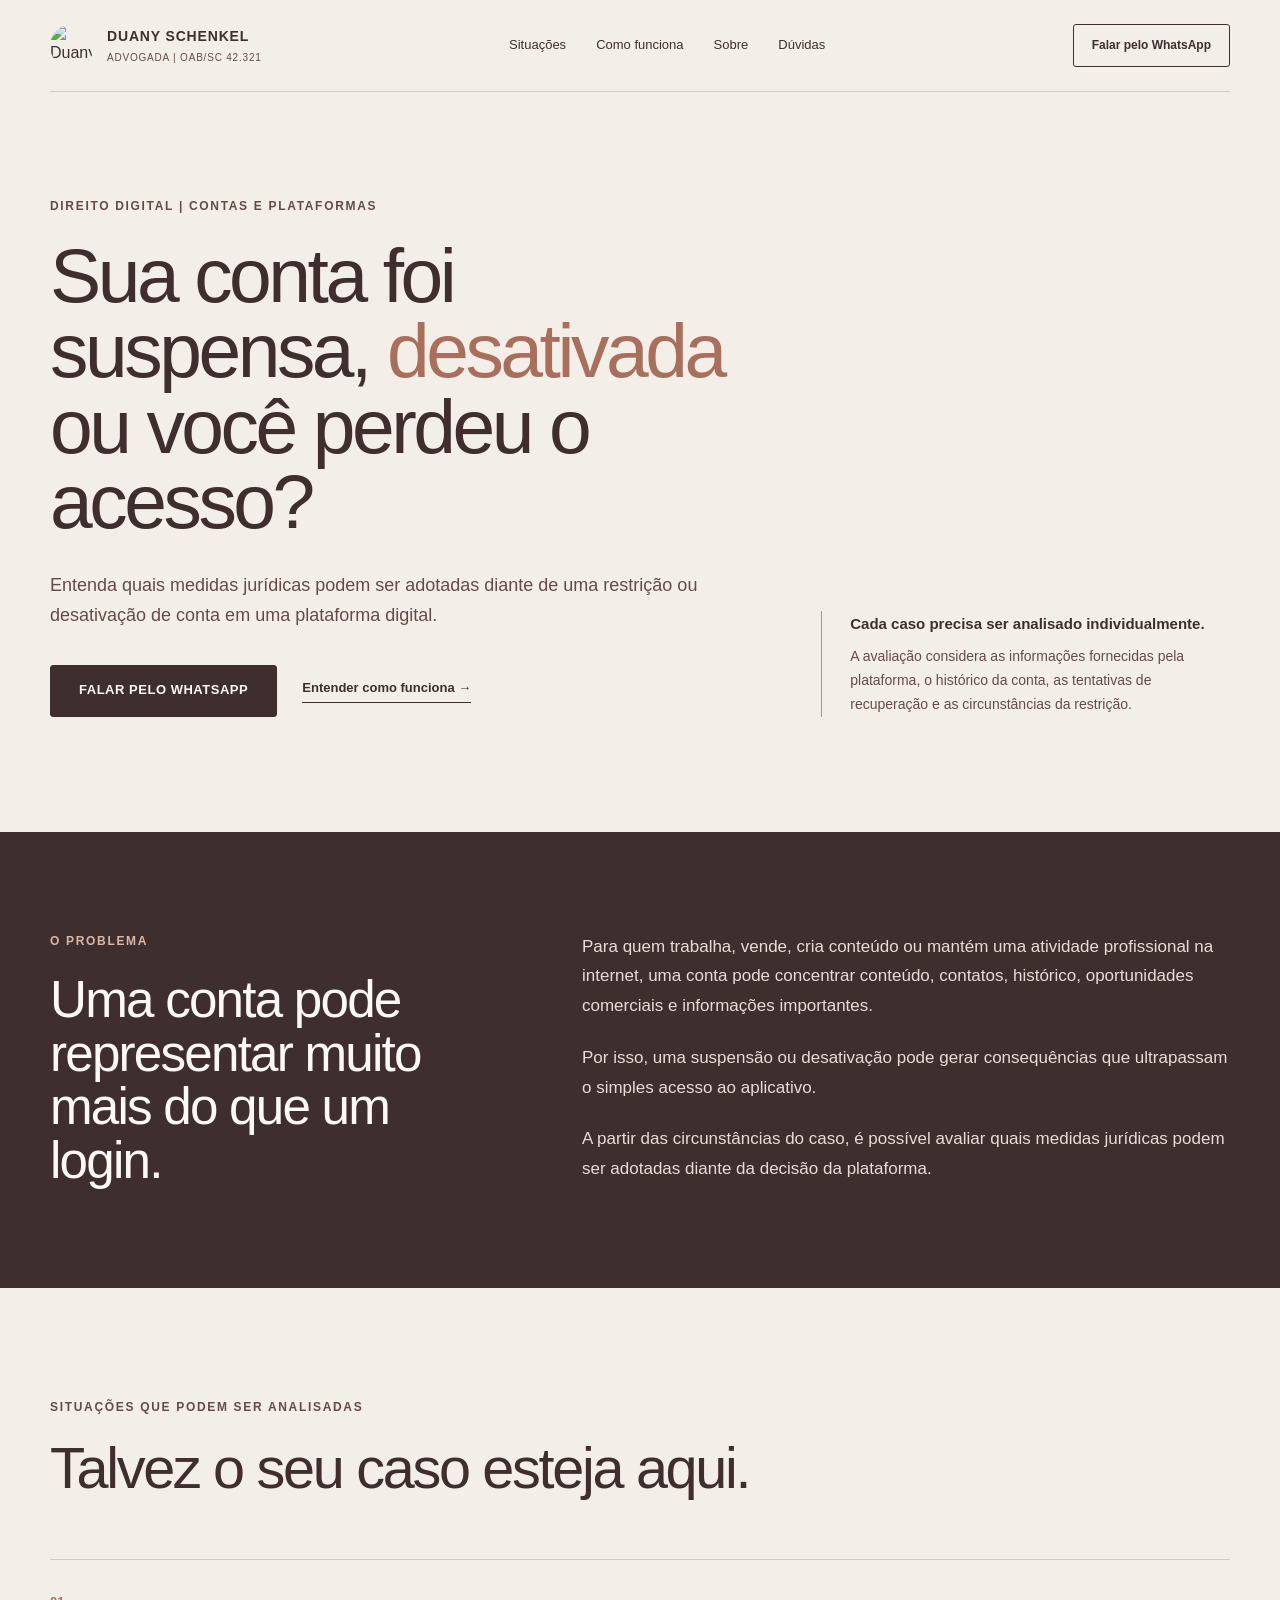
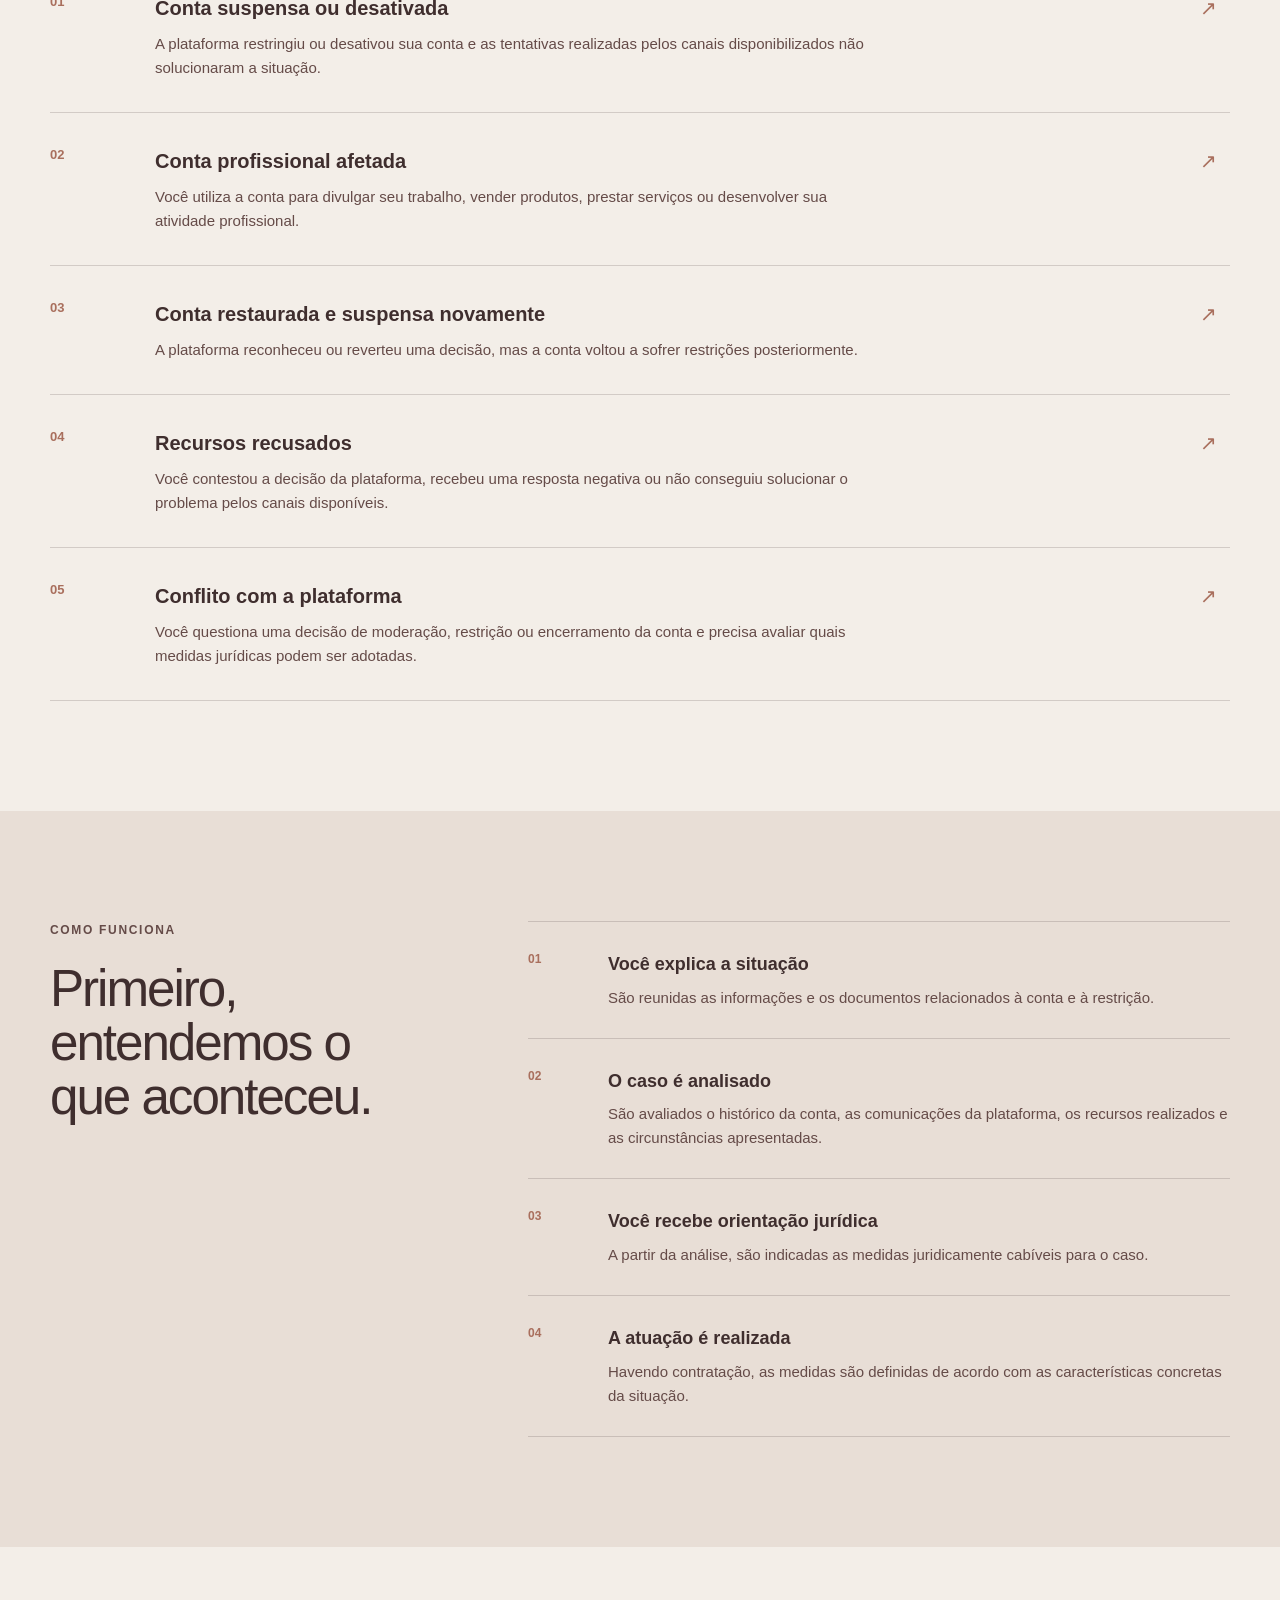
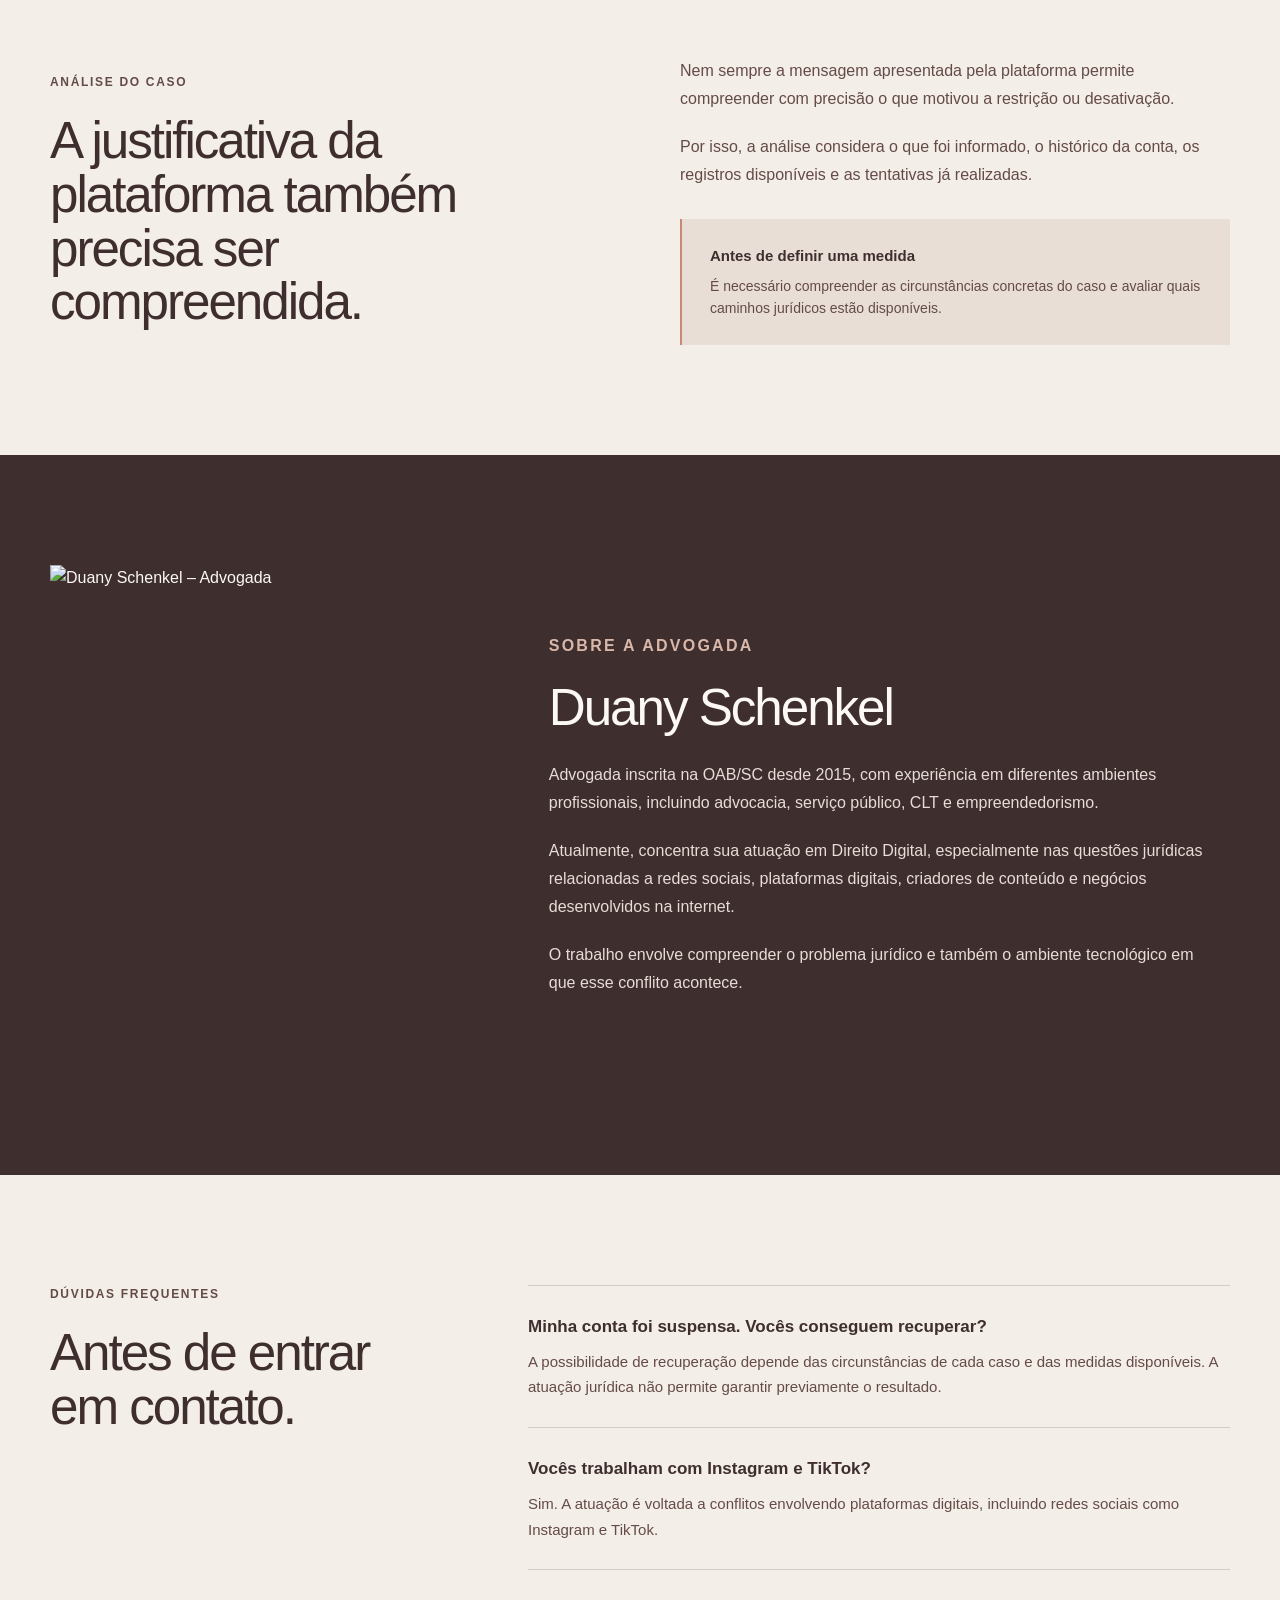
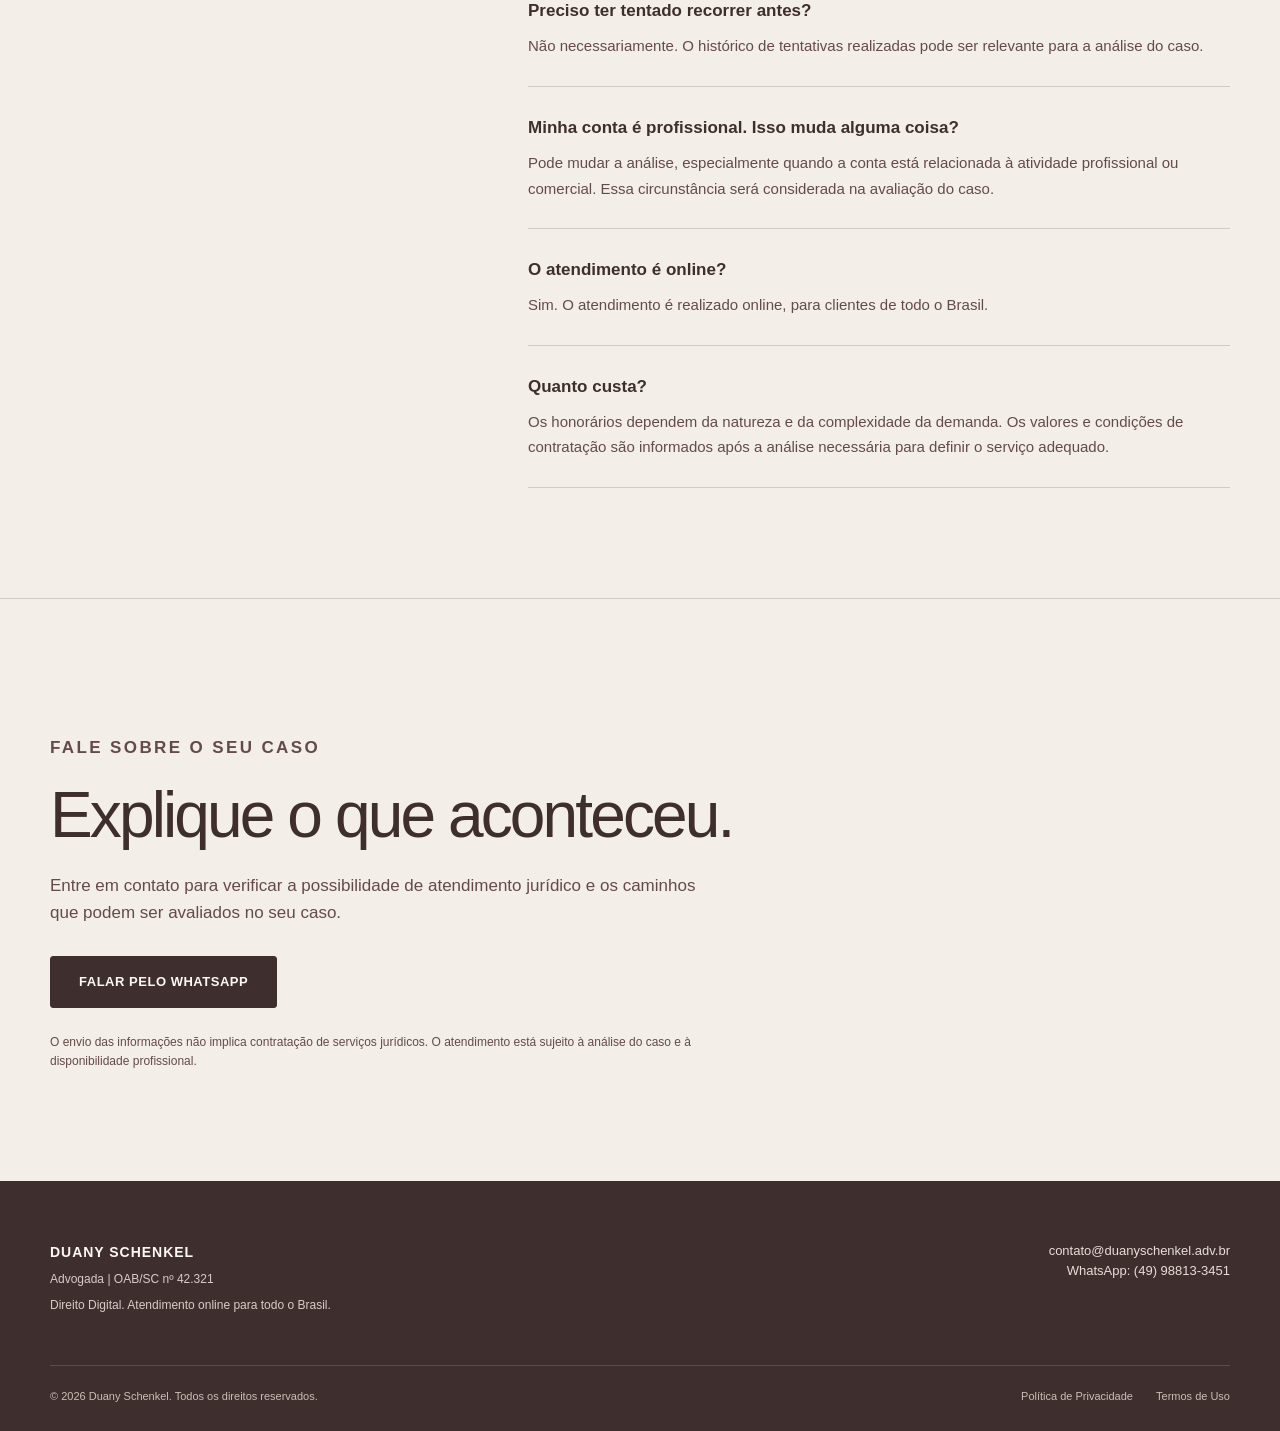
==== commit cd976f3c: "Update index.html" ====
--- a/index.html
+++ b/index.html
@@ -2,6 +2,7 @@
 <html lang="pt-BR">
 
 <head>
+
     <meta charset="UTF-8">
 
     <meta
@@ -29,6 +30,7 @@
         type="image/png"
     >
 
+
     <style>
 
         /* =====================================================
@@ -70,12 +72,17 @@
         :root {
             --background: #F3EEE8;
             --background-dark: #E8DED6;
+
             --brown: #3F2E2E;
             --brown-light: #654B48;
+
             --rose: #C58A76;
             --rose-dark: #A96F5D;
+
             --border: rgba(63, 46, 46, .18);
+
             --white: #FBF8F5;
+
             --max-width: 1180px;
         }
 
@@ -98,7 +105,9 @@
             letter-spacing: .14em;
             font-weight: 700;
             text-transform: uppercase;
+
             color: var(--brown-light);
+
             margin-bottom: 22px;
         }
 
@@ -108,6 +117,7 @@
             justify-content: center;
 
             min-height: 52px;
+
             padding: 0 28px;
 
             background: var(--brown);
@@ -129,7 +139,9 @@
         .button:hover {
             background: var(--rose);
             border-color: var(--rose);
+
             color: var(--brown);
+
             transform: translateY(-1px);
         }
 
@@ -171,6 +183,7 @@
         .brand {
             display: flex;
             align-items: center;
+
             gap: 13px;
         }
 
@@ -187,6 +200,7 @@
         .brand-avatar img {
             width: 100%;
             height: 100%;
+
             object-fit: cover;
         }
 
@@ -204,6 +218,7 @@
 
             font-size: 10px;
             letter-spacing: .08em;
+
             text-transform: uppercase;
 
             color: var(--brown-light);
@@ -212,6 +227,7 @@
         .nav {
             display: flex;
             align-items: center;
+
             gap: 30px;
 
             font-size: 13px;
@@ -226,13 +242,17 @@
         }
 
         .header-cta {
+            display: inline-flex;
+            align-items: center;
+            justify-content: center;
+
+            padding: 11px 18px;
+
+            border: 1px solid var(--brown);
+            border-radius: 3px;
+
             font-size: 12px;
             font-weight: 700;
-
-            padding: 11px 18px;
-
-            border: 1px solid var(--brown);
-            border-radius: 3px;
         }
 
 
@@ -246,8 +266,11 @@
 
         .hero-grid {
             display: grid;
+
             grid-template-columns: 1.25fr .75fr;
+
             gap: 90px;
+
             align-items: end;
         }
 
@@ -261,12 +284,15 @@
             );
 
             line-height: .98;
+
             letter-spacing: -.045em;
+
             font-weight: 500;
         }
 
         .hero h1 em {
             font-style: normal;
+
             color: var(--rose-dark);
         }
 
@@ -276,6 +302,7 @@
             margin-top: 32px;
 
             font-size: 18px;
+
             line-height: 1.65;
 
             color: var(--brown-light);
@@ -283,6 +310,19 @@
 
         .hero-action {
             margin-top: 34px;
+
+            display: flex;
+            align-items: center;
+
+            gap: 25px;
+
+            flex-wrap: wrap;
+        }
+
+        .hero-secondary {
+            color: var(--brown);
+
+            font-size: 13px;
         }
 
         .hero-note {
@@ -293,6 +333,7 @@
             color: var(--brown-light);
 
             font-size: 14px;
+
             line-height: 1.7;
         }
 
@@ -302,6 +343,7 @@
             color: var(--brown);
 
             font-size: 15px;
+
             margin-bottom: 9px;
         }
 
@@ -314,12 +356,15 @@
             padding: 100px 0;
 
             background: var(--brown);
+
             color: var(--white);
         }
 
         .intro-grid {
             display: grid;
+
             grid-template-columns: .8fr 1.2fr;
+
             gap: 100px;
         }
 
@@ -328,9 +373,16 @@
         }
 
         .intro h2 {
-            font-size: clamp(32px, 4vw, 53px);
+            font-size: clamp(
+                32px,
+                4vw,
+                53px
+            );
+
             line-height: 1.05;
+
             letter-spacing: -.035em;
+
             font-weight: 500;
         }
 
@@ -340,7 +392,9 @@
 
         .intro-content p {
             font-size: 17px;
+
             line-height: 1.75;
+
             color: #E7DDD7;
         }
 
@@ -359,13 +413,21 @@
 
         .section-heading {
             max-width: 720px;
+
             margin-bottom: 60px;
         }
 
         .section-heading h2 {
-            font-size: clamp(35px, 4.5vw, 58px);
+            font-size: clamp(
+                35px,
+                4.5vw,
+                58px
+            );
+
             line-height: 1.04;
+
             letter-spacing: -.04em;
+
             font-weight: 500;
         }
 
@@ -375,7 +437,9 @@
 
         .situation {
             display: grid;
+
             grid-template-columns: 80px 1fr 30px;
+
             gap: 25px;
 
             padding: 32px 0;
@@ -387,6 +451,7 @@
 
         .situation-number {
             font-size: 13px;
+
             font-weight: 700;
 
             color: var(--rose-dark);
@@ -394,6 +459,7 @@
 
         .situation h3 {
             font-size: 20px;
+
             font-weight: 600;
 
             margin-bottom: 8px;
@@ -409,6 +475,7 @@
 
         .situation-arrow {
             font-size: 20px;
+
             color: var(--rose-dark);
         }
 
@@ -425,14 +492,23 @@
 
         .how-grid {
             display: grid;
+
             grid-template-columns: .7fr 1.3fr;
+
             gap: 100px;
         }
 
         .how h2 {
-            font-size: clamp(35px, 4vw, 54px);
+            font-size: clamp(
+                35px,
+                4vw,
+                54px
+            );
+
             line-height: 1.05;
+
             letter-spacing: -.04em;
+
             font-weight: 500;
         }
 
@@ -442,6 +518,7 @@
 
         .step {
             display: grid;
+
             grid-template-columns: 55px 1fr;
 
             gap: 25px;
@@ -453,24 +530,29 @@
 
         .step-number {
             font-size: 12px;
+
             font-weight: 700;
+
             color: var(--rose-dark);
         }
 
         .step h3 {
             font-size: 18px;
+
             margin-bottom: 7px;
         }
 
         .step p {
             font-size: 15px;
+
             color: var(--brown-light);
+
             max-width: 620px;
         }
 
 
         /* =====================================================
-           DIFFERENTIAL
+           ANALYSIS
         ====================================================== */
 
         .analysis {
@@ -479,21 +561,33 @@
 
         .analysis-grid {
             display: grid;
+
             grid-template-columns: 1fr 1fr;
+
             gap: 80px;
+
             align-items: center;
         }
 
         .analysis h2 {
-            font-size: clamp(35px, 4vw, 54px);
+            font-size: clamp(
+                35px,
+                4vw,
+                54px
+            );
+
             line-height: 1.05;
+
             letter-spacing: -.04em;
+
             font-weight: 500;
         }
 
         .analysis-text p {
             font-size: 16px;
+
             color: var(--brown-light);
+
             line-height: 1.75;
         }
 
@@ -521,7 +615,9 @@
 
         .analysis-box p {
             font-size: 14px;
+
             line-height: 1.6;
+
             color: var(--brown-light);
         }
 
@@ -534,13 +630,17 @@
             padding: 110px 0;
 
             background: var(--brown);
+
             color: var(--white);
         }
 
         .about-grid {
             display: grid;
+
             grid-template-columns: .75fr 1.25fr;
+
             gap: 90px;
+
             align-items: center;
         }
 
@@ -550,6 +650,7 @@
 
         .about-photo img {
             width: 100%;
+
             aspect-ratio: 4 / 5;
 
             object-fit: cover;
@@ -560,9 +661,16 @@
         }
 
         .about h2 {
-            font-size: clamp(36px, 4vw, 56px);
+            font-size: clamp(
+                36px,
+                4vw,
+                56px
+            );
+
             line-height: 1;
+
             letter-spacing: -.04em;
+
             font-weight: 500;
 
             margin-bottom: 28px;
@@ -574,6 +682,7 @@
             color: #E7DDD7;
 
             font-size: 16px;
+
             line-height: 1.75;
         }
 
@@ -592,14 +701,23 @@
 
         .faq-grid {
             display: grid;
+
             grid-template-columns: .7fr 1.3fr;
+
             gap: 100px;
         }
 
         .faq h2 {
-            font-size: clamp(35px, 4vw, 54px);
+            font-size: clamp(
+                35px,
+                4vw,
+                54px
+            );
+
             line-height: 1.05;
+
             letter-spacing: -.04em;
+
             font-weight: 500;
         }
 
@@ -609,30 +727,39 @@
 
         .faq-item {
             padding: 27px 0;
+
             border-bottom: 1px solid var(--border);
         }
 
         .faq-item h3 {
             font-size: 17px;
+
             font-weight: 600;
+
             margin-bottom: 9px;
         }
 
         .faq-item p {
             font-size: 15px;
+
             line-height: 1.7;
+
             color: var(--brown-light);
         }
 
 
         /* =====================================================
-           CTA
+           FINAL CTA – CLARO
         ====================================================== */
 
         .final-cta {
-            padding: 105px 0;
-
-            background: var(--rose);
+            padding: 110px 0;
+
+            background: var(--background);
+
+            color: var(--brown);
+
+            border-top: 1px solid var(--border);
         }
 
         .final-cta-content {
@@ -640,13 +767,20 @@
         }
 
         .final-cta .eyebrow {
-            color: var(--brown);
+            color: var(--brown-light);
         }
 
         .final-cta h2 {
-            font-size: clamp(38px, 5vw, 65px);
+            font-size: clamp(
+                38px,
+                5vw,
+                65px
+            );
+
             line-height: 1;
+
             letter-spacing: -.045em;
+
             font-weight: 500;
         }
 
@@ -656,6 +790,7 @@
             margin-top: 25px;
 
             font-size: 17px;
+
             color: var(--brown-light);
         }
 
@@ -669,7 +804,10 @@
             max-width: 600px;
 
             font-size: 12px !important;
+
             line-height: 1.55 !important;
+
+            color: var(--brown-light) !important;
         }
 
 
@@ -681,12 +819,15 @@
             padding: 60px 0 25px;
 
             background: var(--brown);
+
             color: var(--white);
         }
 
         .footer-grid {
             display: grid;
+
             grid-template-columns: 1fr auto;
+
             gap: 50px;
 
             padding-bottom: 50px;
@@ -696,6 +837,7 @@
             display: block;
 
             font-size: 14px;
+
             letter-spacing: .07em;
         }
 
@@ -703,6 +845,7 @@
             margin-top: 7px;
 
             font-size: 12px;
+
             color: #D9CCC5;
         }
 
@@ -721,13 +864,21 @@
         .footer-bottom {
             padding-top: 22px;
 
-            border-top: 1px solid rgba(255,255,255,.15);
+            border-top: 1px solid rgba(
+                255,
+                255,
+                255,
+                .15
+            );
 
             display: flex;
+
             justify-content: space-between;
+
             gap: 20px;
 
             font-size: 11px;
+
             color: #CDBDB5;
         }
 
@@ -737,7 +888,7 @@
 
 
         /* =====================================================
-           RESPONSIVE
+           RESPONSIVE – TABLET
         ====================================================== */
 
         @media (max-width: 850px) {
@@ -765,6 +916,7 @@
             .about-grid,
             .faq-grid {
                 grid-template-columns: 1fr;
+
                 gap: 50px;
             }
 
@@ -811,10 +963,16 @@
 
             .footer-bottom a {
                 margin-left: 0;
+
                 margin-right: 15px;
             }
-        }
-
+
+        }
+
+
+        /* =====================================================
+           RESPONSIVE – MOBILE
+        ====================================================== */
 
         @media (max-width: 560px) {
 
@@ -836,6 +994,7 @@
 
             .header-cta {
                 font-size: 10px;
+
                 padding: 8px 10px;
             }
 
@@ -847,12 +1006,25 @@
                 font-size: 16px;
             }
 
-            .button {
+            .hero-action {
+                align-items: stretch;
+
+                flex-direction: column;
+
+                gap: 18px;
+            }
+
+            .hero-action .button {
                 width: 100%;
+            }
+
+            .hero-secondary {
+                align-self: flex-start;
             }
 
             .situation {
                 grid-template-columns: 45px 1fr;
+
                 gap: 15px;
             }
 
@@ -862,15 +1034,22 @@
 
             .step {
                 grid-template-columns: 40px 1fr;
+
                 gap: 15px;
             }
 
             .final-cta {
                 padding: 75px 0;
             }
+
+            .final-cta .button {
+                width: 100%;
+            }
+
         }
 
     </style>
+
 </head>
 
 
@@ -934,10 +1113,12 @@
 
 
     <a
-        href="#contato"
+        href="https://wa.me/5549988133451?text=Ol%C3%A1%2C%20Duany%21%20Encontrei%20sua%20p%C3%A1gina%20sobre%20recupera%C3%A7%C3%A3o%20de%20contas%20e%20gostaria%20de%20explicar%20o%20que%20aconteceu%20com%20a%20minha%20conta."
+        target="_blank"
+        rel="noopener noreferrer"
         class="header-cta"
     >
-        Falar sobre meu caso
+        Falar pelo WhatsApp
     </a>
 
 </header>
@@ -956,11 +1137,13 @@
 
         <div class="hero-grid">
 
+
             <div>
 
                 <p class="eyebrow">
                     DIREITO DIGITAL | CONTAS E PLATAFORMAS
                 </p>
+
 
                 <h1>
                     Sua conta foi suspensa,
@@ -968,19 +1151,31 @@
                     ou você perdeu o acesso?
                 </h1>
 
+
                 <p class="hero-text">
                     Entenda quais medidas jurídicas podem ser adotadas
                     diante de uma restrição ou desativação de conta
                     em uma plataforma digital.
                 </p>
 
+
                 <div class="hero-action">
 
                     <a
-                        href="#contato"
+                        href="https://wa.me/5549988133451?text=Ol%C3%A1%2C%20Duany%21%20Encontrei%20sua%20p%C3%A1gina%20sobre%20recupera%C3%A7%C3%A3o%20de%20contas%20e%20gostaria%20de%20explicar%20o%20que%20aconteceu%20com%20a%20minha%20conta."
+                        target="_blank"
+                        rel="noopener noreferrer"
                         class="button"
                     >
-                        QUERO ANALISAR MEU CASO
+                        FALAR PELO WHATSAPP
+                    </a>
+
+
+                    <a
+                        href="#como-funciona"
+                        class="text-link hero-secondary"
+                    >
+                        Entender como funciona →
                     </a>
 
                 </div>
@@ -1000,6 +1195,7 @@
 
             </div>
 
+
         </div>
 
     </div>
@@ -1016,6 +1212,7 @@
     <div class="container">
 
         <div class="intro-grid">
+
 
             <div>
 
@@ -1039,12 +1236,14 @@
                     oportunidades comerciais e informações importantes.
                 </p>
 
+
                 <p>
                     Por isso, uma suspensão ou desativação pode gerar
                     consequências que ultrapassam o simples acesso
                     ao aplicativo.
                 </p>
 
+
                 <p>
                     A partir das circunstâncias do caso, é possível
                     avaliar quais medidas jurídicas podem ser adotadas
@@ -1053,6 +1252,7 @@
 
             </div>
 
+
         </div>
 
     </div>
@@ -1071,6 +1271,7 @@
 
     <div class="container">
 
+
         <div class="section-heading">
 
             <p class="eyebrow">
@@ -1092,6 +1293,7 @@
                 <div class="situation-number">
                     01
                 </div>
+
 
                 <div>
 
@@ -1107,6 +1309,7 @@
 
                 </div>
 
+
                 <div class="situation-arrow">
                     ↗
                 </div>
@@ -1119,6 +1322,7 @@
                 <div class="situation-number">
                     02
                 </div>
+
 
                 <div>
 
@@ -1134,6 +1338,7 @@
 
                 </div>
 
+
                 <div class="situation-arrow">
                     ↗
                 </div>
@@ -1146,6 +1351,7 @@
                 <div class="situation-number">
                     03
                 </div>
+
 
                 <div>
 
@@ -1160,6 +1366,7 @@
 
                 </div>
 
+
                 <div class="situation-arrow">
                     ↗
                 </div>
@@ -1172,6 +1379,7 @@
                 <div class="situation-number">
                     04
                 </div>
+
 
                 <div>
 
@@ -1187,6 +1395,7 @@
 
                 </div>
 
+
                 <div class="situation-arrow">
                     ↗
                 </div>
@@ -1199,6 +1408,7 @@
                 <div class="situation-number">
                     05
                 </div>
+
 
                 <div>
 
@@ -1214,6 +1424,7 @@
 
                 </div>
 
+
                 <div class="situation-arrow">
                     ↗
                 </div>
@@ -1240,6 +1451,7 @@
     <div class="container">
 
         <div class="how-grid">
+
 
             <div>
 
@@ -1367,6 +1579,7 @@
 
         <div class="analysis-grid">
 
+
             <div>
 
                 <p class="eyebrow">
@@ -1388,12 +1601,14 @@
                     a restrição ou desativação.
                 </p>
 
+
                 <p>
                     Por isso, a análise considera o que foi informado,
                     o histórico da conta, os registros disponíveis
                     e as tentativas já realizadas.
                 </p>
 
+
                 <div class="analysis-box">
 
                     <strong>
@@ -1410,6 +1625,7 @@
 
             </div>
 
+
         </div>
 
     </div>
@@ -1429,6 +1645,7 @@
     <div class="container">
 
         <div class="about-grid">
+
 
             <div class="about-photo">
 
@@ -1447,15 +1664,18 @@
                     SOBRE A ADVOGADA
                 </p>
 
+
                 <h2>
                     Duany Schenkel
                 </h2>
+
 
                 <p>
                     Advogada inscrita na OAB/SC desde 2015, com experiência
                     em diferentes ambientes profissionais, incluindo
                     advocacia, serviço público, CLT e empreendedorismo.
                 </p>
+
 
                 <p>
                     Atualmente, concentra sua atuação em Direito Digital,
@@ -1464,6 +1684,7 @@
                     de conteúdo e negócios desenvolvidos na internet.
                 </p>
 
+
                 <p>
                     O trabalho envolve compreender o problema jurídico
                     e também o ambiente tecnológico em que esse conflito
@@ -1472,6 +1693,7 @@
 
             </div>
 
+
         </div>
 
     </div>
@@ -1491,6 +1713,7 @@
     <div class="container">
 
         <div class="faq-grid">
+
 
             <div>
 
@@ -1610,7 +1833,7 @@
 
 
 <!-- =====================================================
-     CTA
+     CTA FINAL – CLARO
 ====================================================== -->
 
 <section
@@ -1622,13 +1845,16 @@
 
         <div class="final-cta-content">
 
+
             <p class="eyebrow">
-                SUA CONTA ESTÁ ENFRENTANDO UMA RESTRIÇÃO?
+                FALE SOBRE O SEU CASO
             </p>
+
 
             <h2>
                 Explique o que aconteceu.
             </h2>
+
 
             <p>
                 Entre em contato para verificar a possibilidade
@@ -1636,14 +1862,16 @@
                 ser avaliados no seu caso.
             </p>
 
+
             <a
-                href="https://wa.me/5549988133451?text=Ol%C3%A1%2C%20Duany%21%20Encontrei%20sua%20p%C3%A1gina%20sobre%20contas%20e%20plataformas%20e%20gostaria%20de%20explicar%20o%20que%20aconteceu%20com%20a%20minha%20conta."
+                href="https://wa.me/5549988133451?text=Ol%C3%A1%2C%20Duany%21%20Encontrei%20sua%20p%C3%A1gina%20sobre%20recupera%C3%A7%C3%A3o%20de%20contas%20e%20gostaria%20de%20explicar%20o%20que%20aconteceu%20com%20a%20minha%20conta."
                 target="_blank"
                 rel="noopener noreferrer"
                 class="button"
             >
-                FALAR SOBRE MEU CASO
+                FALAR PELO WHATSAPP
             </a>
+
 
             <p class="cta-note">
                 O envio das informações não implica contratação
@@ -1651,6 +1879,7 @@
                 à análise do caso e à disponibilidade profissional.
             </p>
 
+
         </div>
 
     </div>
@@ -1669,7 +1898,9 @@
 
     <div class="container">
 
+
         <div class="footer-grid">
+
 
             <div>
 
@@ -1693,6 +1924,7 @@
                 <a href="mailto:contato@duanyschenkel.adv.br">
                     contato@duanyschenkel.adv.br
                 </a>
+
 
                 <a
                     href="https://wa.me/5549988133451"
@@ -1704,6 +1936,7 @@
 
             </div>
 
+
         </div>
 
 
@@ -1713,12 +1946,14 @@
                 © 2026 Duany Schenkel. Todos os direitos reservados.
             </span>
 
+
             <span>
 
                 <a href="politica-de-privacidade.html">
                     Política de Privacidade
                 </a>
 
+
                 <a href="termos-de-uso.html">
                     Termos de Uso
                 </a>
@@ -1727,10 +1962,12 @@
 
         </div>
 
+
     </div>
 
 </footer>
 
 
 </body>
+
 </html>
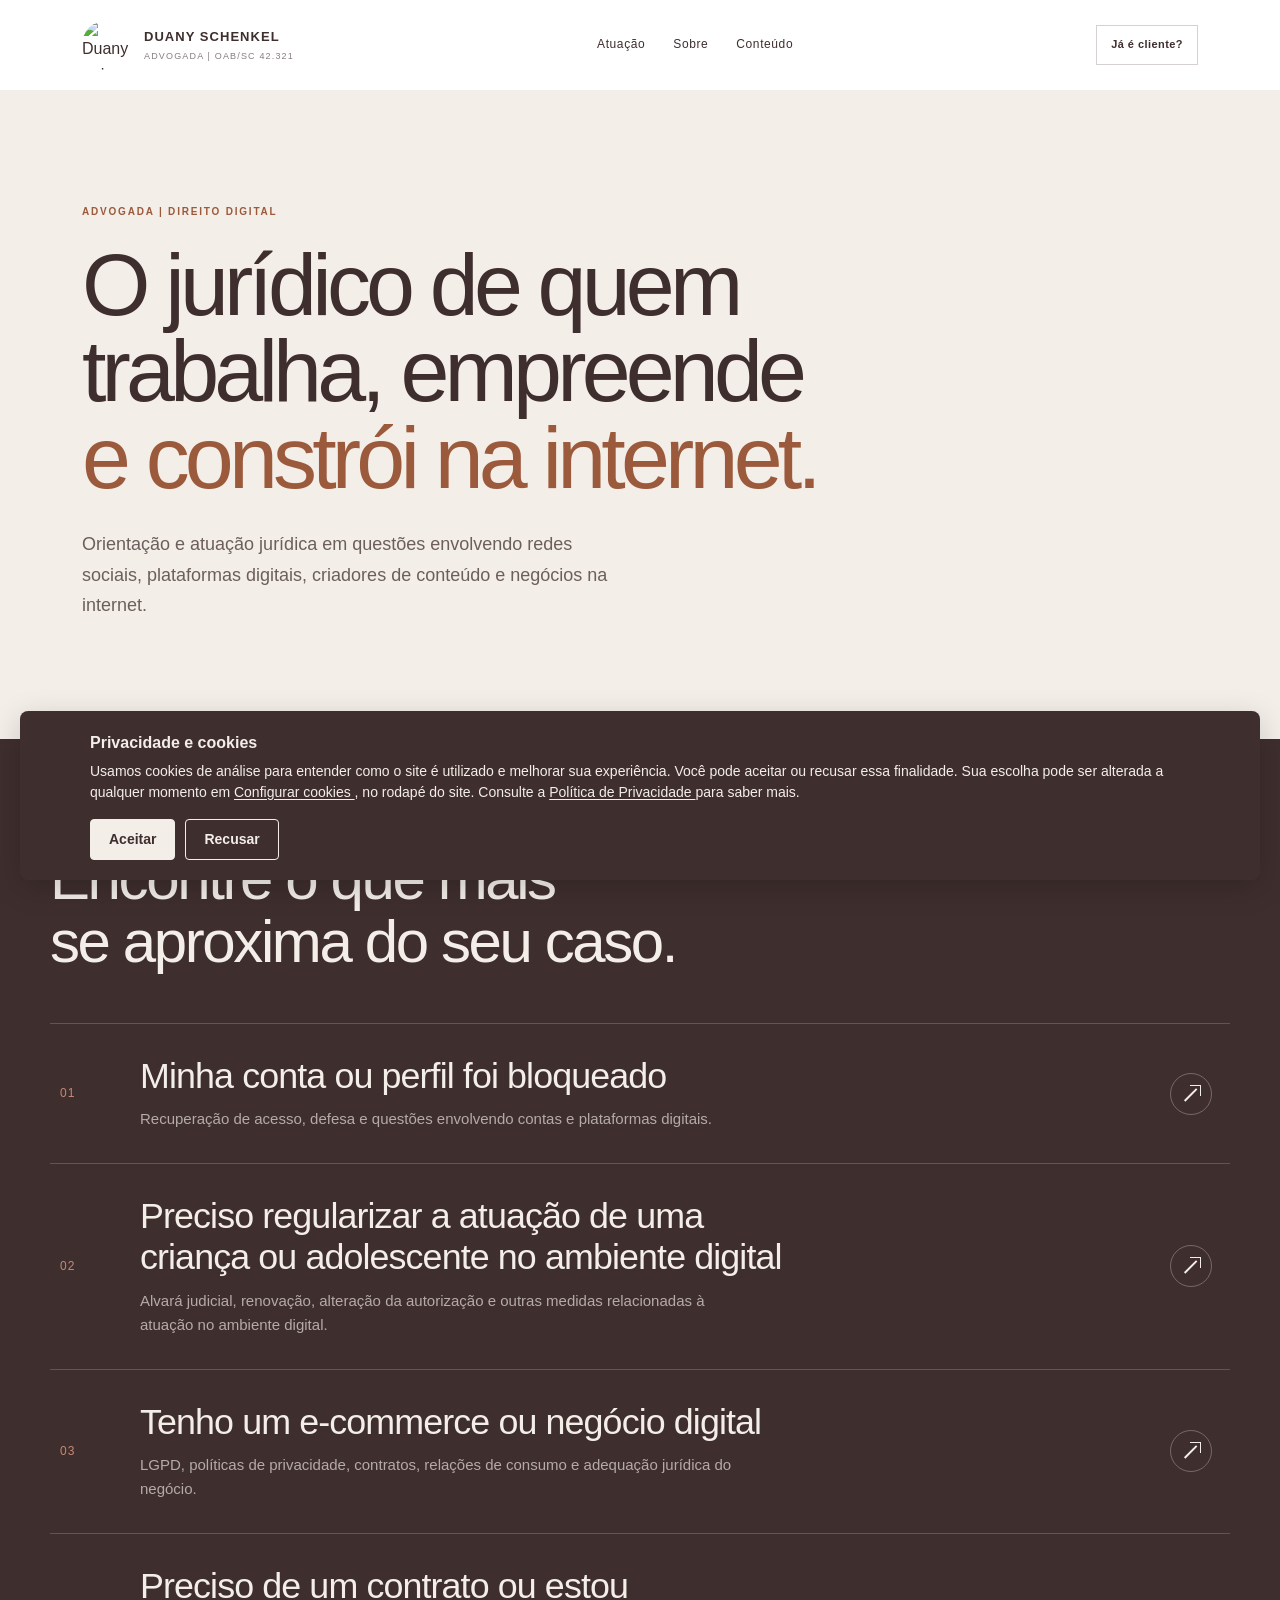
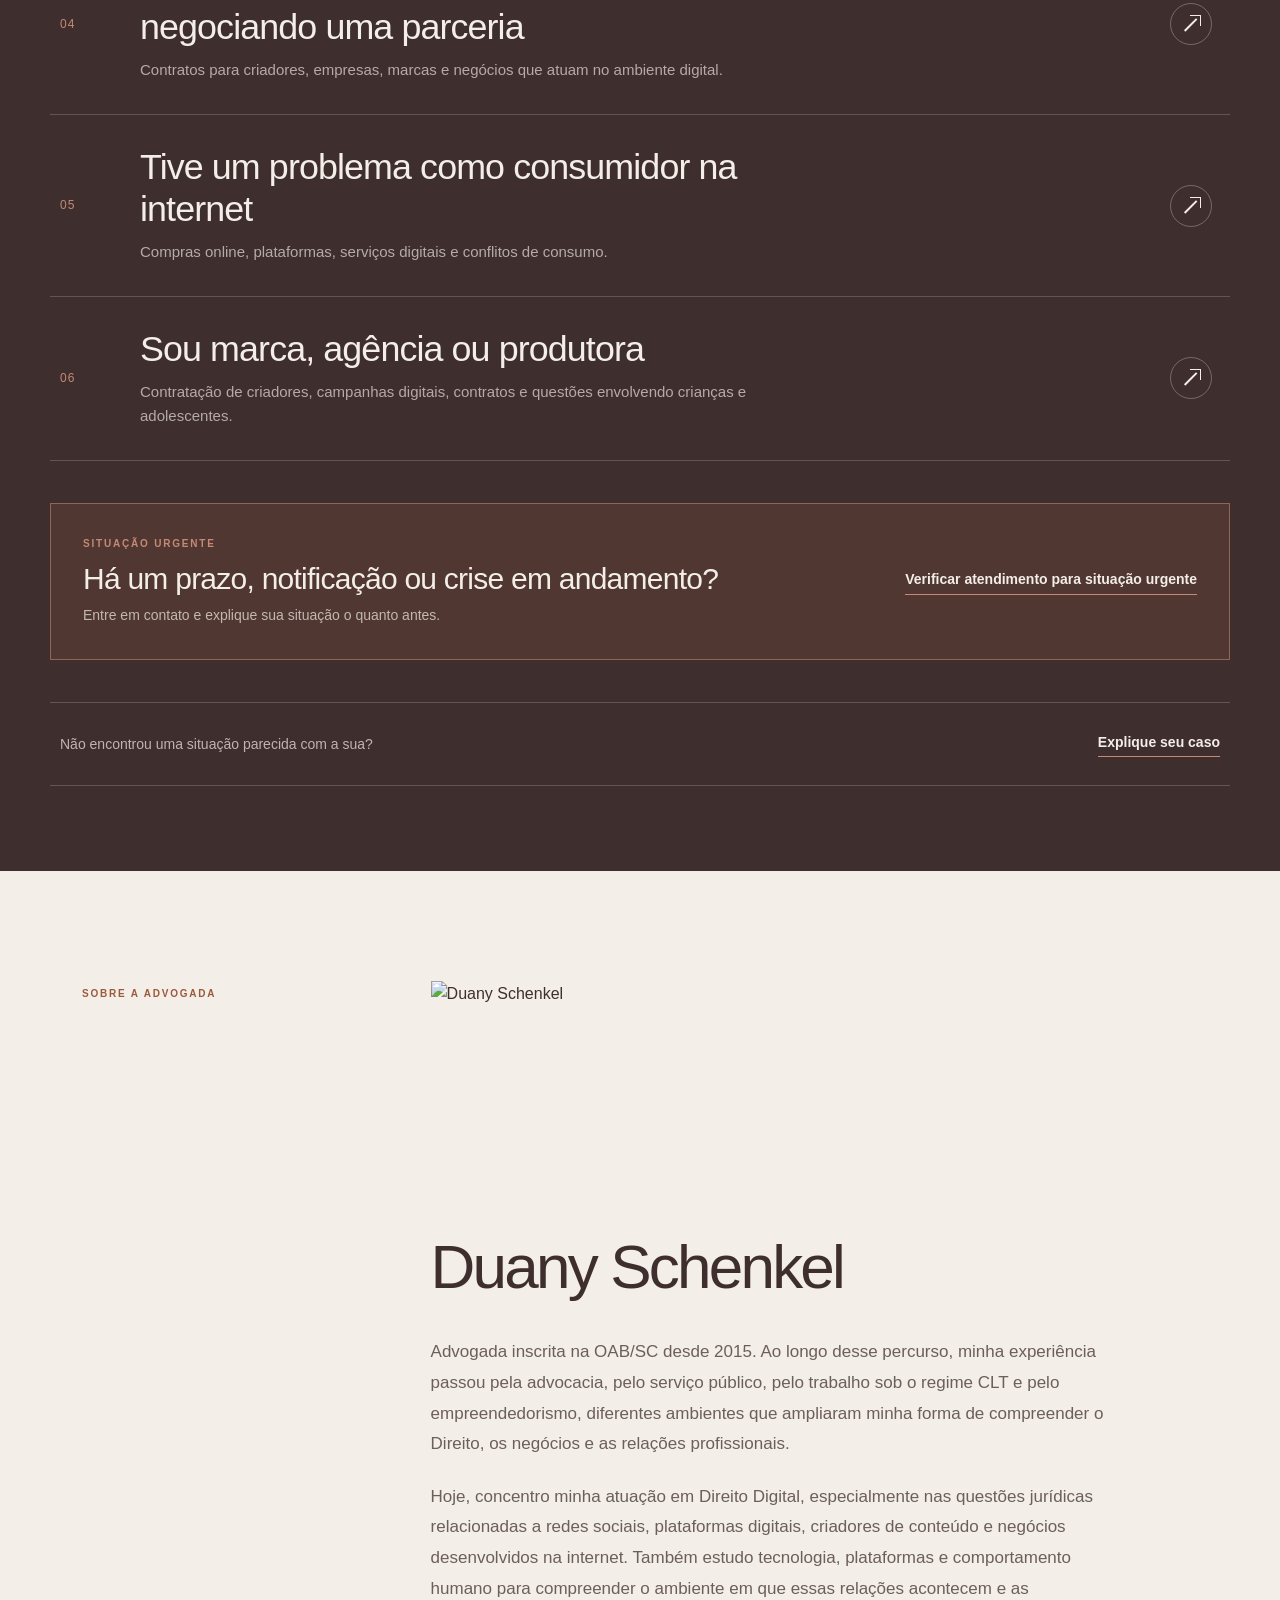
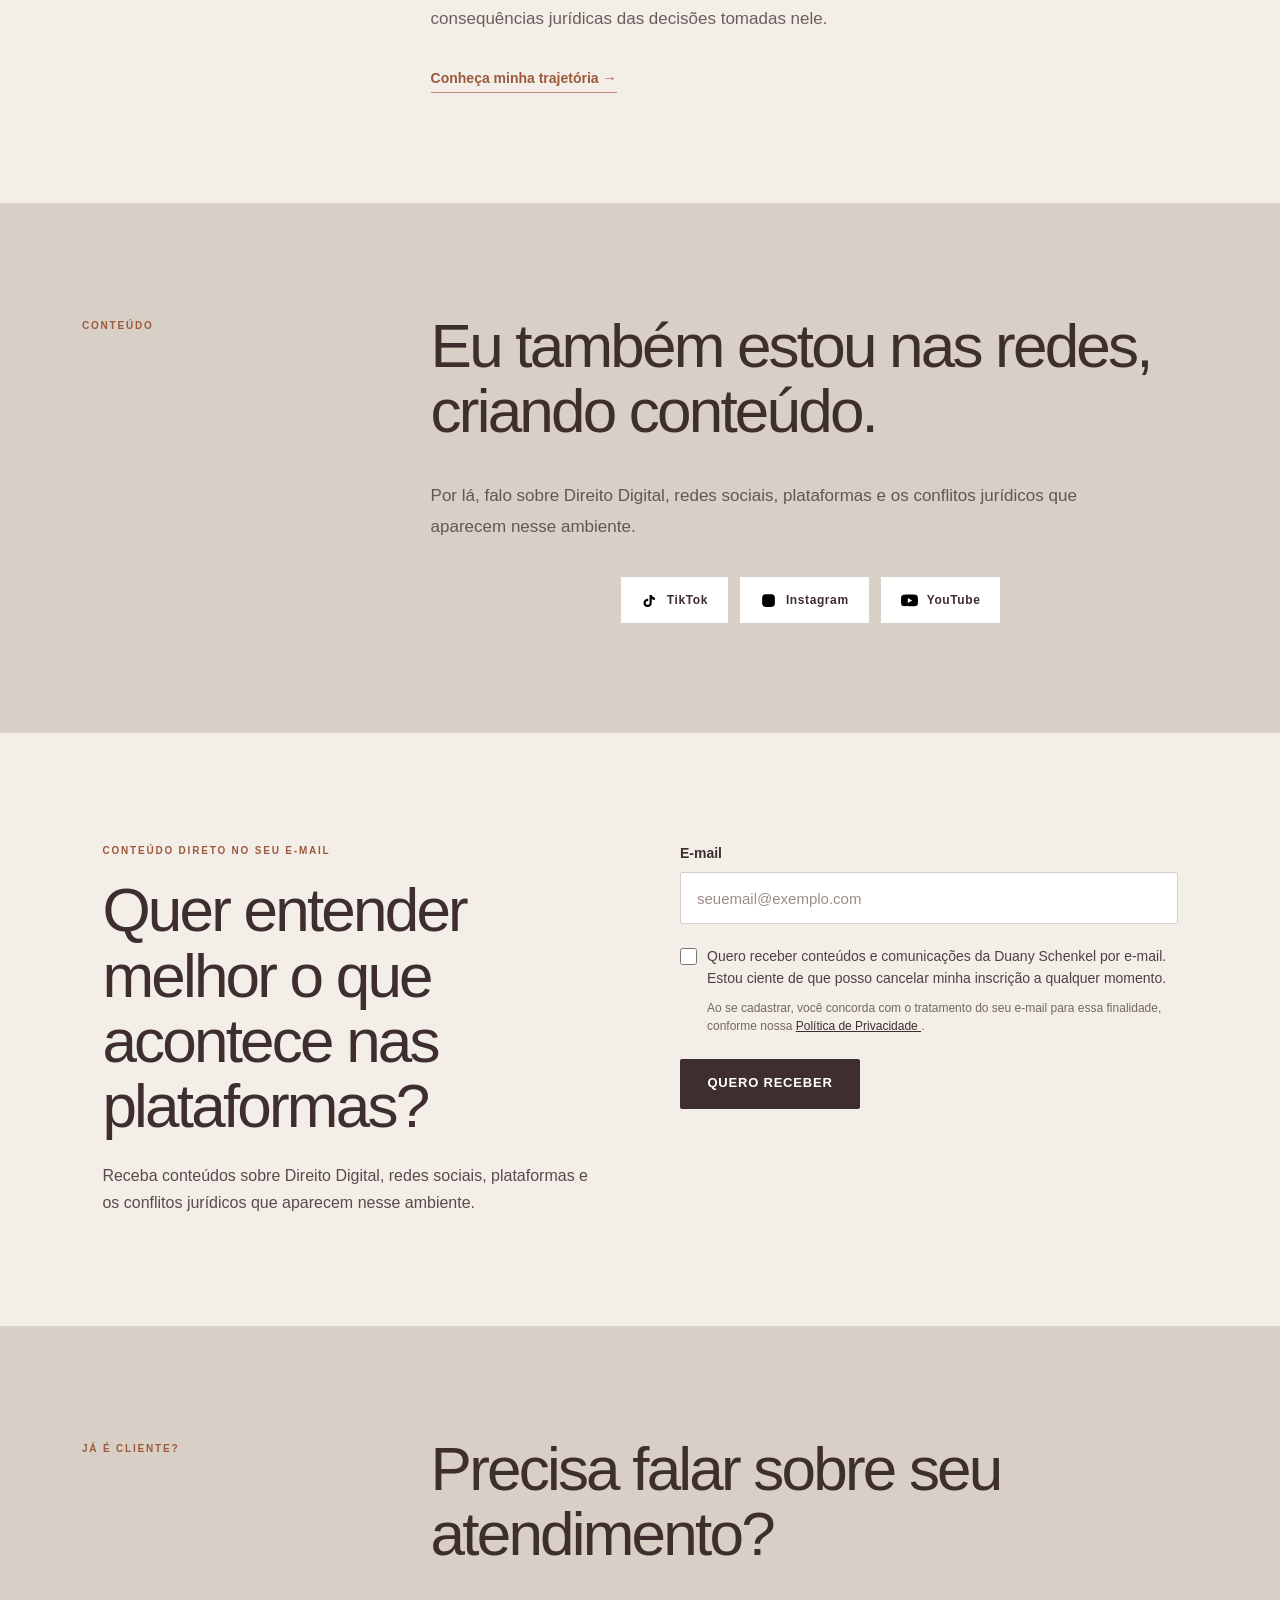
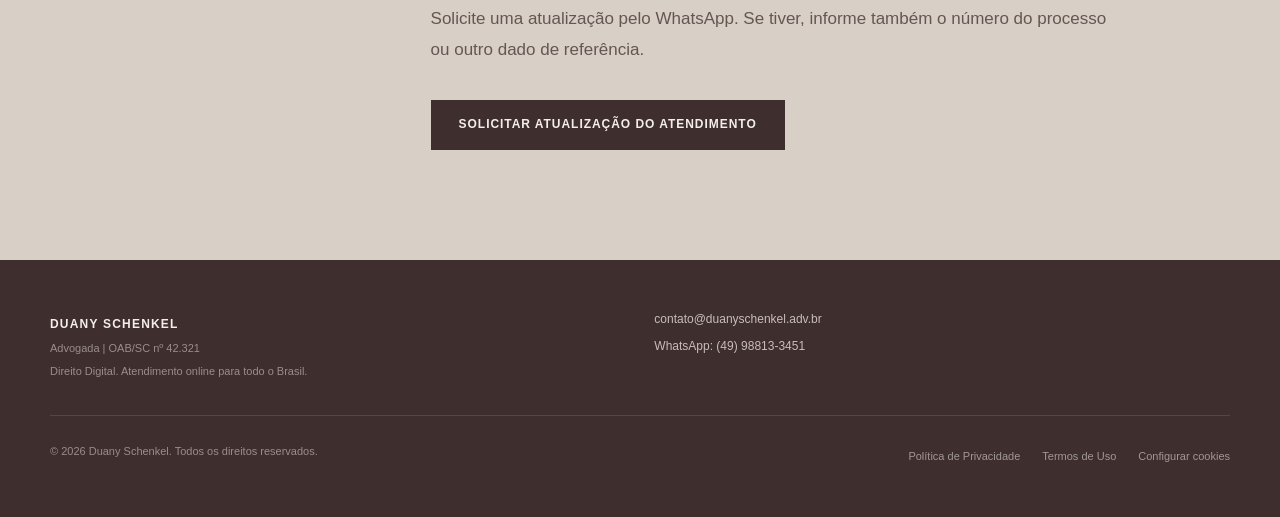
==== commit 32346221: "Rename lp2.html to index.html" ====
--- a/index.html
+++ b/index.html
@@ -2,6 +2,89 @@
 <html lang="pt-BR">
 
 <head>
+
+    <!-- =====================================================
+         GOOGLE CONSENT MODE
+    ====================================================== -->
+
+    <script>
+
+        window.dataLayer = window.dataLayer || [];
+
+        function gtag() {
+            dataLayer.push(arguments);
+        }
+
+        var savedConsent =
+            localStorage.getItem('duany_cookie_consent');
+
+        gtag('consent', 'default', {
+
+            analytics_storage:
+                savedConsent === 'accepted'
+                    ? 'granted'
+                    : 'denied',
+
+            ad_storage: 'denied',
+            ad_user_data: 'denied',
+            ad_personalization: 'denied',
+
+            wait_for_update: 500
+
+        });
+
+    </script>
+
+
+    <!-- =====================================================
+         GOOGLE TAG MANAGER
+    ====================================================== -->
+
+    <script>
+
+        (function(w,d,s,l,i){
+
+            w[l]=w[l]||[];
+
+            w[l].push({
+                'gtm.start': new Date().getTime(),
+                event: 'gtm.js'
+            });
+
+            var f =
+                d.getElementsByTagName(s)[0],
+
+                j =
+                    d.createElement(s),
+
+                dl =
+                    l != 'dataLayer'
+                        ? '&l=' + l
+                        : '';
+
+            j.async = true;
+
+            j.src =
+                'https://www.googletagmanager.com/gtm.js?id='
+                + i
+                + dl;
+
+            f.parentNode.insertBefore(j,f);
+
+        })(
+            window,
+            document,
+            'script',
+            'dataLayer',
+            'GTM-5FSSFNDD'
+        );
+
+    </script>
+
+
+    <!-- =====================================================
+         METADADOS
+    ====================================================== -->
 
     <meta charset="UTF-8">
 
@@ -12,16 +95,16 @@
 
     <meta
         name="description"
-        content="Atuação jurídica em conflitos envolvendo contas suspensas, desativadas ou restritas em plataformas digitais."
+        content="Duany Schenkel – Advogada de Direito Digital aplicado às redes sociais, plataformas digitais, criadores de conteúdo e negócios na internet."
     >
 
     <title>
-        Recuperação de Contas | Duany Schenkel – Advogada
+Advogada de Direito Digital | Duany Schenkel
     </title>
 
     <link
         rel="canonical"
-        href="https://duanyschenkel.adv.br/recuperacao-de-contas.html"
+        href="https://duanyschenkel.adv.br/"
     >
 
     <link
@@ -31,1029 +114,35 @@
     >
 
 
-    <style>
-
-        /* =====================================================
-           RESET
-        ====================================================== */
-
-        * {
-            margin: 0;
-            padding: 0;
-            box-sizing: border-box;
-        }
-
-        html {
-            scroll-behavior: smooth;
-        }
-
-        body {
-            background: #F3EEE8;
-            color: #3F2E2E;
-            font-family: Arial, Helvetica, sans-serif;
-            line-height: 1.6;
-        }
-
-        a {
-            color: inherit;
-            text-decoration: none;
-        }
-
-        img {
-            max-width: 100%;
-            display: block;
-        }
-
-
-        /* =====================================================
-           VARIABLES
-        ====================================================== */
-
-        :root {
-            --background: #F3EEE8;
-            --background-dark: #E8DED6;
-
-            --brown: #3F2E2E;
-            --brown-light: #654B48;
-
-            --rose: #C58A76;
-            --rose-dark: #A96F5D;
-
-            --border: rgba(63, 46, 46, .18);
-
-            --white: #FBF8F5;
-
-            --max-width: 1180px;
-        }
-
-
-        /* =====================================================
-           GLOBAL
-        ====================================================== */
-
-        .container {
-            width: min(
-                calc(100% - 48px),
-                var(--max-width)
-            );
-
-            margin: 0 auto;
-        }
-
-        .eyebrow {
-            font-size: 12px;
-            letter-spacing: .14em;
-            font-weight: 700;
-            text-transform: uppercase;
-
-            color: var(--brown-light);
-
-            margin-bottom: 22px;
-        }
-
-        .button {
-            display: inline-flex;
-            align-items: center;
-            justify-content: center;
-
-            min-height: 52px;
-
-            padding: 0 28px;
-
-            background: var(--brown);
-            color: var(--white);
-
-            font-size: 13px;
-            font-weight: 700;
-            letter-spacing: .04em;
-
-            border: 1px solid var(--brown);
-            border-radius: 3px;
-
-            transition:
-                background .2s ease,
-                color .2s ease,
-                transform .2s ease;
-        }
-
-        .button:hover {
-            background: var(--rose);
-            border-color: var(--rose);
-
-            color: var(--brown);
-
-            transform: translateY(-1px);
-        }
-
-        .text-link {
-            display: inline-block;
-
-            font-size: 13px;
-            font-weight: 700;
-
-            border-bottom: 1px solid var(--brown);
-
-            padding-bottom: 3px;
-        }
-
-
-        /* =====================================================
-           HEADER
-        ====================================================== */
-
-        .header {
-            width: min(
-                calc(100% - 48px),
-                var(--max-width)
-            );
-
-            margin: 0 auto;
-
-            min-height: 92px;
-
-            display: flex;
-            align-items: center;
-            justify-content: space-between;
-
-            gap: 30px;
-
-            border-bottom: 1px solid var(--border);
-        }
-
-        .brand {
-            display: flex;
-            align-items: center;
-
-            gap: 13px;
-        }
-
-        .brand-avatar {
-            width: 44px;
-            height: 44px;
-
-            border-radius: 50%;
-            overflow: hidden;
-
-            flex-shrink: 0;
-        }
-
-        .brand-avatar img {
-            width: 100%;
-            height: 100%;
-
-            object-fit: cover;
-        }
-
-        .brand-text strong {
-            display: block;
-
-            font-size: 14px;
-            letter-spacing: .06em;
-        }
-
-        .brand-text span {
-            display: block;
-
-            margin-top: 2px;
-
-            font-size: 10px;
-            letter-spacing: .08em;
-
-            text-transform: uppercase;
-
-            color: var(--brown-light);
-        }
-
-        .nav {
-            display: flex;
-            align-items: center;
-
-            gap: 30px;
-
-            font-size: 13px;
-        }
-
-        .nav a {
-            transition: opacity .2s ease;
-        }
-
-        .nav a:hover {
-            opacity: .55;
-        }
-
-        .header-cta {
-            display: inline-flex;
-            align-items: center;
-            justify-content: center;
-
-            padding: 11px 18px;
-
-            border: 1px solid var(--brown);
-            border-radius: 3px;
-
-            font-size: 12px;
-            font-weight: 700;
-        }
-
-
-        /* =====================================================
-           HERO
-        ====================================================== */
-
-        .hero {
-            padding: 105px 0 115px;
-        }
-
-        .hero-grid {
-            display: grid;
-
-            grid-template-columns: 1.25fr .75fr;
-
-            gap: 90px;
-
-            align-items: end;
-        }
-
-        .hero h1 {
-            max-width: 800px;
-
-            font-size: clamp(
-                42px,
-                6vw,
-                78px
-            );
-
-            line-height: .98;
-
-            letter-spacing: -.045em;
-
-            font-weight: 500;
-        }
-
-        .hero h1 em {
-            font-style: normal;
-
-            color: var(--rose-dark);
-        }
-
-        .hero-text {
-            max-width: 650px;
-
-            margin-top: 32px;
-
-            font-size: 18px;
-
-            line-height: 1.65;
-
-            color: var(--brown-light);
-        }
-
-        .hero-action {
-            margin-top: 34px;
-
-            display: flex;
-            align-items: center;
-
-            gap: 25px;
-
-            flex-wrap: wrap;
-        }
-
-        .hero-secondary {
-            color: var(--brown);
-
-            font-size: 13px;
-        }
-
-        .hero-note {
-            padding-left: 28px;
-
-            border-left: 1px solid var(--rose);
-
-            color: var(--brown-light);
-
-            font-size: 14px;
-
-            line-height: 1.7;
-        }
-
-        .hero-note strong {
-            display: block;
-
-            color: var(--brown);
-
-            font-size: 15px;
-
-            margin-bottom: 9px;
-        }
-
-
-        /* =====================================================
-           INTRO
-        ====================================================== */
-
-        .intro {
-            padding: 100px 0;
-
-            background: var(--brown);
-
-            color: var(--white);
-        }
-
-        .intro-grid {
-            display: grid;
-
-            grid-template-columns: .8fr 1.2fr;
-
-            gap: 100px;
-        }
-
-        .intro .eyebrow {
-            color: #D9B8AA;
-        }
-
-        .intro h2 {
-            font-size: clamp(
-                32px,
-                4vw,
-                53px
-            );
-
-            line-height: 1.05;
-
-            letter-spacing: -.035em;
-
-            font-weight: 500;
-        }
-
-        .intro-content {
-            max-width: 650px;
-        }
-
-        .intro-content p {
-            font-size: 17px;
-
-            line-height: 1.75;
-
-            color: #E7DDD7;
-        }
-
-        .intro-content p + p {
-            margin-top: 22px;
-        }
-
-
-        /* =====================================================
-           SITUATIONS
-        ====================================================== */
-
-        .situations {
-            padding: 110px 0;
-        }
-
-        .section-heading {
-            max-width: 720px;
-
-            margin-bottom: 60px;
-        }
-
-        .section-heading h2 {
-            font-size: clamp(
-                35px,
-                4.5vw,
-                58px
-            );
-
-            line-height: 1.04;
-
-            letter-spacing: -.04em;
-
-            font-weight: 500;
-        }
-
-        .situations-list {
-            border-top: 1px solid var(--border);
-        }
-
-        .situation {
-            display: grid;
-
-            grid-template-columns: 80px 1fr 30px;
-
-            gap: 25px;
-
-            padding: 32px 0;
-
-            border-bottom: 1px solid var(--border);
-
-            align-items: start;
-        }
-
-        .situation-number {
-            font-size: 13px;
-
-            font-weight: 700;
-
-            color: var(--rose-dark);
-        }
-
-        .situation h3 {
-            font-size: 20px;
-
-            font-weight: 600;
-
-            margin-bottom: 8px;
-        }
-
-        .situation p {
-            max-width: 720px;
-
-            color: var(--brown-light);
-
-            font-size: 15px;
-        }
-
-        .situation-arrow {
-            font-size: 20px;
-
-            color: var(--rose-dark);
-        }
-
-
-        /* =====================================================
-           HOW IT WORKS
-        ====================================================== */
-
-        .how {
-            padding: 110px 0;
-
-            background: var(--background-dark);
-        }
-
-        .how-grid {
-            display: grid;
-
-            grid-template-columns: .7fr 1.3fr;
-
-            gap: 100px;
-        }
-
-        .how h2 {
-            font-size: clamp(
-                35px,
-                4vw,
-                54px
-            );
-
-            line-height: 1.05;
-
-            letter-spacing: -.04em;
-
-            font-weight: 500;
-        }
-
-        .steps {
-            border-top: 1px solid var(--border);
-        }
-
-        .step {
-            display: grid;
-
-            grid-template-columns: 55px 1fr;
-
-            gap: 25px;
-
-            padding: 28px 0;
-
-            border-bottom: 1px solid var(--border);
-        }
-
-        .step-number {
-            font-size: 12px;
-
-            font-weight: 700;
-
-            color: var(--rose-dark);
-        }
-
-        .step h3 {
-            font-size: 18px;
-
-            margin-bottom: 7px;
-        }
-
-        .step p {
-            font-size: 15px;
-
-            color: var(--brown-light);
-
-            max-width: 620px;
-        }
-
-
-        /* =====================================================
-           ANALYSIS
-        ====================================================== */
-
-        .analysis {
-            padding: 110px 0;
-        }
-
-        .analysis-grid {
-            display: grid;
-
-            grid-template-columns: 1fr 1fr;
-
-            gap: 80px;
-
-            align-items: center;
-        }
-
-        .analysis h2 {
-            font-size: clamp(
-                35px,
-                4vw,
-                54px
-            );
-
-            line-height: 1.05;
-
-            letter-spacing: -.04em;
-
-            font-weight: 500;
-        }
-
-        .analysis-text p {
-            font-size: 16px;
-
-            color: var(--brown-light);
-
-            line-height: 1.75;
-        }
-
-        .analysis-text p + p {
-            margin-top: 20px;
-        }
-
-        .analysis-box {
-            margin-top: 30px;
-
-            padding: 25px 28px;
-
-            border-left: 2px solid var(--rose);
-
-            background: var(--background-dark);
-        }
-
-        .analysis-box strong {
-            display: block;
-
-            font-size: 15px;
-
-            margin-bottom: 7px;
-        }
-
-        .analysis-box p {
-            font-size: 14px;
-
-            line-height: 1.6;
-
-            color: var(--brown-light);
-        }
-
-
-        /* =====================================================
-           ABOUT
-        ====================================================== */
-
-        .about {
-            padding: 110px 0;
-
-            background: var(--brown);
-
-            color: var(--white);
-        }
-
-        .about-grid {
-            display: grid;
-
-            grid-template-columns: .75fr 1.25fr;
-
-            gap: 90px;
-
-            align-items: center;
-        }
-
-        .about-photo {
-            max-width: 400px;
-        }
-
-        .about-photo img {
-            width: 100%;
-
-            aspect-ratio: 4 / 5;
-
-            object-fit: cover;
-        }
-
-        .about .eyebrow {
-            color: #D9B8AA;
-        }
-
-        .about h2 {
-            font-size: clamp(
-                36px,
-                4vw,
-                56px
-            );
-
-            line-height: 1;
-
-            letter-spacing: -.04em;
-
-            font-weight: 500;
-
-            margin-bottom: 28px;
-        }
-
-        .about p {
-            max-width: 670px;
-
-            color: #E7DDD7;
-
-            font-size: 16px;
-
-            line-height: 1.75;
-        }
-
-        .about p + p {
-            margin-top: 20px;
-        }
-
-
-        /* =====================================================
-           FAQ
-        ====================================================== */
-
-        .faq {
-            padding: 110px 0;
-        }
-
-        .faq-grid {
-            display: grid;
-
-            grid-template-columns: .7fr 1.3fr;
-
-            gap: 100px;
-        }
-
-        .faq h2 {
-            font-size: clamp(
-                35px,
-                4vw,
-                54px
-            );
-
-            line-height: 1.05;
-
-            letter-spacing: -.04em;
-
-            font-weight: 500;
-        }
-
-        .faq-list {
-            border-top: 1px solid var(--border);
-        }
-
-        .faq-item {
-            padding: 27px 0;
-
-            border-bottom: 1px solid var(--border);
-        }
-
-        .faq-item h3 {
-            font-size: 17px;
-
-            font-weight: 600;
-
-            margin-bottom: 9px;
-        }
-
-        .faq-item p {
-            font-size: 15px;
-
-            line-height: 1.7;
-
-            color: var(--brown-light);
-        }
-
-
-        /* =====================================================
-           FINAL CTA – CLARO
-        ====================================================== */
-
-        .final-cta {
-            padding: 110px 0;
-
-            background: var(--background);
-
-            color: var(--brown);
-
-            border-top: 1px solid var(--border);
-        }
-
-        .final-cta-content {
-            max-width: 850px;
-        }
-
-        .final-cta .eyebrow {
-            color: var(--brown-light);
-        }
-
-        .final-cta h2 {
-            font-size: clamp(
-                38px,
-                5vw,
-                65px
-            );
-
-            line-height: 1;
-
-            letter-spacing: -.045em;
-
-            font-weight: 500;
-        }
-
-        .final-cta p {
-            max-width: 650px;
-
-            margin-top: 25px;
-
-            font-size: 17px;
-
-            color: var(--brown-light);
-        }
-
-        .final-cta .button {
-            margin-top: 30px;
-        }
-
-        .cta-note {
-            margin-top: 20px;
-
-            max-width: 600px;
-
-            font-size: 12px !important;
-
-            line-height: 1.55 !important;
-
-            color: var(--brown-light) !important;
-        }
-
-
-        /* =====================================================
-           FOOTER
-        ====================================================== */
-
-        .footer {
-            padding: 60px 0 25px;
-
-            background: var(--brown);
-
-            color: var(--white);
-        }
-
-        .footer-grid {
-            display: grid;
-
-            grid-template-columns: 1fr auto;
-
-            gap: 50px;
-
-            padding-bottom: 50px;
-        }
-
-        .footer strong {
-            display: block;
-
-            font-size: 14px;
-
-            letter-spacing: .07em;
-        }
-
-        .footer p {
-            margin-top: 7px;
-
-            font-size: 12px;
-
-            color: #D9CCC5;
-        }
-
-        .footer-contact {
-            text-align: right;
-        }
-
-        .footer-contact a {
-            display: block;
-
-            font-size: 13px;
-
-            color: #E7DDD7;
-        }
-
-        .footer-bottom {
-            padding-top: 22px;
-
-            border-top: 1px solid rgba(
-                255,
-                255,
-                255,
-                .15
-            );
-
-            display: flex;
-
-            justify-content: space-between;
-
-            gap: 20px;
-
-            font-size: 11px;
-
-            color: #CDBDB5;
-        }
-
-        .footer-bottom a {
-            margin-left: 20px;
-        }
-
-
-        /* =====================================================
-           RESPONSIVE – TABLET
-        ====================================================== */
-
-        @media (max-width: 850px) {
-
-            .header {
-                min-height: 76px;
-            }
-
-            .nav {
-                display: none;
-            }
-
-            .header-cta {
-                padding: 9px 13px;
-            }
-
-            .hero {
-                padding: 75px 0 80px;
-            }
-
-            .hero-grid,
-            .intro-grid,
-            .how-grid,
-            .analysis-grid,
-            .about-grid,
-            .faq-grid {
-                grid-template-columns: 1fr;
-
-                gap: 50px;
-            }
-
-            .hero-grid {
-                align-items: start;
-            }
-
-            .hero h1 {
-                font-size: clamp(
-                    42px,
-                    12vw,
-                    65px
-                );
-            }
-
-            .hero-note {
-                max-width: 550px;
-            }
-
-            .intro,
-            .situations,
-            .how,
-            .analysis,
-            .about,
-            .faq {
-                padding: 80px 0;
-            }
-
-            .about-photo {
-                max-width: 300px;
-            }
-
-            .footer-grid {
-                grid-template-columns: 1fr;
-            }
-
-            .footer-contact {
-                text-align: left;
-            }
-
-            .footer-bottom {
-                flex-direction: column;
-            }
-
-            .footer-bottom a {
-                margin-left: 0;
-
-                margin-right: 15px;
-            }
-
-        }
-
-
-        /* =====================================================
-           RESPONSIVE – MOBILE
-        ====================================================== */
-
-        @media (max-width: 560px) {
-
-            .container,
-            .header {
-                width: min(
-                    calc(100% - 32px),
-                    var(--max-width)
-                );
-            }
-
-            .brand-text strong {
-                font-size: 12px;
-            }
-
-            .brand-text span {
-                font-size: 9px;
-            }
-
-            .header-cta {
-                font-size: 10px;
-
-                padding: 8px 10px;
-            }
-
-            .hero {
-                padding: 65px 0 70px;
-            }
-
-            .hero-text {
-                font-size: 16px;
-            }
-
-            .hero-action {
-                align-items: stretch;
-
-                flex-direction: column;
-
-                gap: 18px;
-            }
-
-            .hero-action .button {
-                width: 100%;
-            }
-
-            .hero-secondary {
-                align-self: flex-start;
-            }
-
-            .situation {
-                grid-template-columns: 45px 1fr;
-
-                gap: 15px;
-            }
-
-            .situation-arrow {
-                display: none;
-            }
-
-            .step {
-                grid-template-columns: 40px 1fr;
-
-                gap: 15px;
-            }
-
-            .final-cta {
-                padding: 75px 0;
-            }
-
-            .final-cta .button {
-                width: 100%;
-            }
-
-        }
-
-    </style>
+    <!-- =====================================================
+         CSS PRINCIPAL
+    ====================================================== -->
+
+    <link
+        rel="stylesheet"
+        href="style.css"
+    >
 
 </head>
 
 
 <body>
+
+
+<!-- =====================================================
+     GOOGLE TAG MANAGER – NOSCRIPT
+====================================================== -->
+
+<noscript>
+
+    <iframe
+        src="https://www.googletagmanager.com/ns.html?id=GTM-5FSSFNDD"
+        height="0"
+        width="0"
+        style="display:none;visibility:hidden"
+    ></iframe>
+
+</noscript>
 
 
 <!-- =====================================================
@@ -1093,32 +182,25 @@
 
     <nav class="nav">
 
-        <a href="#situacoes">
-            Situações
-        </a>
-
-        <a href="#como-funciona">
-            Como funciona
+        <a href="#atuacao">
+            Atuação
         </a>
 
         <a href="#sobre">
             Sobre
         </a>
 
-        <a href="#faq">
-            Dúvidas
+        <a href="#conteudo">
+            Conteúdo
         </a>
 
     </nav>
 
-
     <a
-        href="https://wa.me/5549988133451?text=Ol%C3%A1%2C%20Duany%21%20Encontrei%20sua%20p%C3%A1gina%20sobre%20recupera%C3%A7%C3%A3o%20de%20contas%20e%20gostaria%20de%20explicar%20o%20que%20aconteceu%20com%20a%20minha%20conta."
-        target="_blank"
-        rel="noopener noreferrer"
-        class="header-cta"
+        href="#clientes"
+        class="client-link"
     >
-        Falar pelo WhatsApp
+        Já é cliente?
     </a>
 
 </header>
@@ -1133,500 +215,323 @@
 
 <section class="hero">
 
-    <div class="container">
-
-        <div class="hero-grid">
-
-
-            <div>
-
-                <p class="eyebrow">
-                    DIREITO DIGITAL | CONTAS E PLATAFORMAS
+    <div class="hero-content">
+
+        <p class="eyebrow">
+            ADVOGADA | DIREITO DIGITAL
+        </p>
+
+        <h1>
+            O jurídico de quem trabalha, empreende
+            <br>
+            <em>e constrói na internet.</em>
+        </h1>
+
+        <p class="hero-text">
+            Orientação e atuação jurídica em questões envolvendo
+            redes sociais, plataformas digitais, criadores de
+            conteúdo e negócios na internet.
+        </p>
+
+    </div>
+
+</section>
+
+
+<!-- =====================================================
+     ATUAÇÃO
+====================================================== -->
+
+<section
+    id="atuacao"
+    class="services"
+>
+
+    <div class="section-intro">
+
+        <p class="eyebrow">
+            COMO POSSO AJUDAR?
+        </p>
+
+        <h2>
+            Encontre o que mais
+            <br>
+            se aproxima do seu caso.
+        </h2>
+
+    </div>
+
+
+    <div class="service-list">
+
+
+        <!-- 01 – CONTA / PLATAFORMA -->
+
+        <a
+            href="plataformas.html"
+            class="service-card"
+        >
+
+            <div class="service-number">
+                01
+            </div>
+
+            <div class="service-content">
+
+                <h3>
+                    Minha conta ou perfil
+                    foi bloqueado
+                </h3>
+
+                <p>
+                    Recuperação de acesso, defesa e questões
+                    envolvendo contas e plataformas digitais.
                 </p>
 
-
-                <h1>
-                    Sua conta foi suspensa,
-                    <em>desativada</em>
-                    ou você perdeu o acesso?
-                </h1>
-
-
-                <p class="hero-text">
-                    Entenda quais medidas jurídicas podem ser adotadas
-                    diante de uma restrição ou desativação de conta
-                    em uma plataforma digital.
+            </div>
+
+            <span
+                class="arrow"
+                aria-hidden="true"
+            >
+                ↗
+            </span>
+
+        </a>
+
+
+        <!-- 02 – CRIANÇAS E ADOLESCENTES -->
+
+        <a
+            href="alvara.html"
+            class="service-card"
+        >
+
+            <div class="service-number">
+                02
+            </div>
+
+            <div class="service-content">
+
+                <h3>
+                    Preciso regularizar a atuação de uma
+                    criança ou adolescente no ambiente digital
+                </h3>
+
+                <p>
+                    Alvará judicial, renovação, alteração da
+                    autorização e outras medidas relacionadas
+                    à atuação no ambiente digital.
                 </p>
 
-
-                <div class="hero-action">
-
-                    <a
-                        href="https://wa.me/5549988133451?text=Ol%C3%A1%2C%20Duany%21%20Encontrei%20sua%20p%C3%A1gina%20sobre%20recupera%C3%A7%C3%A3o%20de%20contas%20e%20gostaria%20de%20explicar%20o%20que%20aconteceu%20com%20a%20minha%20conta."
-                        target="_blank"
-                        rel="noopener noreferrer"
-                        class="button"
-                    >
-                        FALAR PELO WHATSAPP
-                    </a>
-
-
-                    <a
-                        href="#como-funciona"
-                        class="text-link hero-secondary"
-                    >
-                        Entender como funciona →
-                    </a>
-
-                </div>
-
             </div>
 
-
-            <div class="hero-note">
-
-                <strong>
-                    Cada caso precisa ser analisado individualmente.
-                </strong>
-
-                A avaliação considera as informações fornecidas
-                pela plataforma, o histórico da conta, as tentativas
-                de recuperação e as circunstâncias da restrição.
-
+            <span
+                class="arrow"
+                aria-hidden="true"
+            >
+                ↗
+            </span>
+
+        </a>
+
+
+        <!-- 03 – E-COMMERCE / NEGÓCIO DIGITAL -->
+
+        <a
+            href="ecommerce.html"
+            class="service-card"
+        >
+
+            <div class="service-number">
+                03
             </div>
 
+            <div class="service-content">
+
+                <h3>
+                    Tenho um e-commerce
+                    ou negócio digital
+                </h3>
+
+                <p>
+                    LGPD, políticas de privacidade, contratos,
+                    relações de consumo e adequação jurídica
+                    do negócio.
+                </p>
+
+            </div>
+
+            <span
+                class="arrow"
+                aria-hidden="true"
+            >
+                ↗
+            </span>
+
+        </a>
+
+
+        <!-- 04 – CONTRATOS / PARCERIAS -->
+
+        <a
+            href="contratos.html"
+            class="service-card"
+        >
+
+            <div class="service-number">
+                04
+            </div>
+
+            <div class="service-content">
+
+                <h3>
+                    Preciso de um contrato
+                    ou estou negociando uma parceria
+                </h3>
+
+                <p>
+                    Contratos para criadores, empresas, marcas
+                    e negócios que atuam no ambiente digital.
+                </p>
+
+            </div>
+
+            <span
+                class="arrow"
+                aria-hidden="true"
+            >
+                ↗
+            </span>
+
+        </a>
+
+
+        <!-- 05 – CONSUMIDOR -->
+
+        <a
+            href="consumidor.html"
+            class="service-card"
+        >
+
+            <div class="service-number">
+                05
+            </div>
+
+            <div class="service-content">
+
+                <h3>
+                    Tive um problema
+                    como consumidor na internet
+                </h3>
+
+                <p>
+                    Compras online, plataformas, serviços digitais
+                    e conflitos de consumo.
+                </p>
+
+            </div>
+
+            <span
+                class="arrow"
+                aria-hidden="true"
+            >
+                ↗
+            </span>
+
+        </a>
+
+
+        <!-- 06 – MARCAS / AGÊNCIAS / PRODUTORAS -->
+
+        <a
+            href="contratos.html"
+            class="service-card"
+        >
+
+            <div class="service-number">
+                06
+            </div>
+
+            <div class="service-content">
+
+                <h3>
+                    Sou marca, agência
+                    ou produtora
+                </h3>
+
+                <p>
+                    Contratação de criadores, campanhas digitais,
+                    contratos e questões envolvendo crianças
+                    e adolescentes.
+                </p>
+
+            </div>
+
+            <span
+                class="arrow"
+                aria-hidden="true"
+            >
+                ↗
+            </span>
+
+        </a>
+
+
+    </div>
+
+    <!-- =================================================
+         SITUAÇÃO URGENTE
+    ================================================== -->
+
+    <div class="urgent-case">
+
+        <div class="urgent-case-text">
+
+            <p class="eyebrow">
+                SITUAÇÃO URGENTE
+            </p>
+
+            <h3>
+                Há um prazo, notificação ou crise em andamento?
+            </h3>
+
+            <p>
+                Entre em contato e explique sua situação o quanto antes.
+            </p>
 
         </div>
 
+        <a
+            href="https://wa.me/5549988133451?text=URGENTE%0A%0AOl%C3%A1%2C%20Duany%21%20Tenho%20uma%20situa%C3%A7%C3%A3o%20com%20prazo%2C%20notifica%C3%A7%C3%A3o%20ou%20crise%20em%20andamento%20e%20gostaria%20de%20verificar%20a%20possibilidade%20de%20atendimento%20priorit%C3%A1rio."
+            target="_blank"
+            rel="noopener noreferrer"
+            class="urgent-case-link"
+        >
+            Verificar atendimento para situação urgente
+        </a>
+
     </div>
 
-</section>
-
-
-<!-- =====================================================
-     INTRO
-====================================================== -->
-
-<section class="intro">
-
-    <div class="container">
-
-        <div class="intro-grid">
-
-
-            <div>
-
-                <p class="eyebrow">
-                    O PROBLEMA
-                </p>
-
-                <h2>
-                    Uma conta pode representar muito mais do que um login.
-                </h2>
-
-            </div>
-
-
-            <div class="intro-content">
-
-                <p>
-                    Para quem trabalha, vende, cria conteúdo ou mantém
-                    uma atividade profissional na internet, uma conta
-                    pode concentrar conteúdo, contatos, histórico,
-                    oportunidades comerciais e informações importantes.
-                </p>
-
-
-                <p>
-                    Por isso, uma suspensão ou desativação pode gerar
-                    consequências que ultrapassam o simples acesso
-                    ao aplicativo.
-                </p>
-
-
-                <p>
-                    A partir das circunstâncias do caso, é possível
-                    avaliar quais medidas jurídicas podem ser adotadas
-                    diante da decisão da plataforma.
-                </p>
-
-            </div>
-
-
-        </div>
-
-    </div>
-
-</section>
-
-
-<!-- =====================================================
-     SITUAÇÕES
-====================================================== -->
-
-<section
-    class="situations"
-    id="situacoes"
->
-
-    <div class="container">
-
-
-        <div class="section-heading">
-
-            <p class="eyebrow">
-                SITUAÇÕES QUE PODEM SER ANALISADAS
-            </p>
-
-            <h2>
-                Talvez o seu caso esteja aqui.
-            </h2>
-
-        </div>
-
-
-        <div class="situations-list">
-
-
-            <div class="situation">
-
-                <div class="situation-number">
-                    01
-                </div>
-
-
-                <div>
-
-                    <h3>
-                        Conta suspensa ou desativada
-                    </h3>
-
-                    <p>
-                        A plataforma restringiu ou desativou sua conta
-                        e as tentativas realizadas pelos canais
-                        disponibilizados não solucionaram a situação.
-                    </p>
-
-                </div>
-
-
-                <div class="situation-arrow">
-                    ↗
-                </div>
-
-            </div>
-
-
-            <div class="situation">
-
-                <div class="situation-number">
-                    02
-                </div>
-
-
-                <div>
-
-                    <h3>
-                        Conta profissional afetada
-                    </h3>
-
-                    <p>
-                        Você utiliza a conta para divulgar seu trabalho,
-                        vender produtos, prestar serviços ou desenvolver
-                        sua atividade profissional.
-                    </p>
-
-                </div>
-
-
-                <div class="situation-arrow">
-                    ↗
-                </div>
-
-            </div>
-
-
-            <div class="situation">
-
-                <div class="situation-number">
-                    03
-                </div>
-
-
-                <div>
-
-                    <h3>
-                        Conta restaurada e suspensa novamente
-                    </h3>
-
-                    <p>
-                        A plataforma reconheceu ou reverteu uma decisão,
-                        mas a conta voltou a sofrer restrições posteriormente.
-                    </p>
-
-                </div>
-
-
-                <div class="situation-arrow">
-                    ↗
-                </div>
-
-            </div>
-
-
-            <div class="situation">
-
-                <div class="situation-number">
-                    04
-                </div>
-
-
-                <div>
-
-                    <h3>
-                        Recursos recusados
-                    </h3>
-
-                    <p>
-                        Você contestou a decisão da plataforma, recebeu
-                        uma resposta negativa ou não conseguiu solucionar
-                        o problema pelos canais disponíveis.
-                    </p>
-
-                </div>
-
-
-                <div class="situation-arrow">
-                    ↗
-                </div>
-
-            </div>
-
-
-            <div class="situation">
-
-                <div class="situation-number">
-                    05
-                </div>
-
-
-                <div>
-
-                    <h3>
-                        Conflito com a plataforma
-                    </h3>
-
-                    <p>
-                        Você questiona uma decisão de moderação,
-                        restrição ou encerramento da conta e precisa
-                        avaliar quais medidas jurídicas podem ser adotadas.
-                    </p>
-
-                </div>
-
-
-                <div class="situation-arrow">
-                    ↗
-                </div>
-
-            </div>
-
-
-        </div>
-
-    </div>
-
-</section>
-
-
-<!-- =====================================================
-     COMO FUNCIONA
-====================================================== -->
-
-<section
-    class="how"
-    id="como-funciona"
->
-
-    <div class="container">
-
-        <div class="how-grid">
-
-
-            <div>
-
-                <p class="eyebrow">
-                    COMO FUNCIONA
-                </p>
-
-                <h2>
-                    Primeiro, entendemos o que aconteceu.
-                </h2>
-
-            </div>
-
-
-            <div class="steps">
-
-
-                <div class="step">
-
-                    <div class="step-number">
-                        01
-                    </div>
-
-                    <div>
-
-                        <h3>
-                            Você explica a situação
-                        </h3>
-
-                        <p>
-                            São reunidas as informações e os documentos
-                            relacionados à conta e à restrição.
-                        </p>
-
-                    </div>
-
-                </div>
-
-
-                <div class="step">
-
-                    <div class="step-number">
-                        02
-                    </div>
-
-                    <div>
-
-                        <h3>
-                            O caso é analisado
-                        </h3>
-
-                        <p>
-                            São avaliados o histórico da conta,
-                            as comunicações da plataforma,
-                            os recursos realizados e as circunstâncias
-                            apresentadas.
-                        </p>
-
-                    </div>
-
-                </div>
-
-
-                <div class="step">
-
-                    <div class="step-number">
-                        03
-                    </div>
-
-                    <div>
-
-                        <h3>
-                            Você recebe orientação jurídica
-                        </h3>
-
-                        <p>
-                            A partir da análise, são indicadas as medidas
-                            juridicamente cabíveis para o caso.
-                        </p>
-
-                    </div>
-
-                </div>
-
-
-                <div class="step">
-
-                    <div class="step-number">
-                        04
-                    </div>
-
-                    <div>
-
-                        <h3>
-                            A atuação é realizada
-                        </h3>
-
-                        <p>
-                            Havendo contratação, as medidas são definidas
-                            de acordo com as características concretas
-                            da situação.
-                        </p>
-
-                    </div>
-
-                </div>
-
-
-            </div>
-
-        </div>
-
-    </div>
-
-</section>
-
-
-<!-- =====================================================
-     ANÁLISE
-====================================================== -->
-
-<section class="analysis">
-
-    <div class="container">
-
-        <div class="analysis-grid">
-
-
-            <div>
-
-                <p class="eyebrow">
-                    ANÁLISE DO CASO
-                </p>
-
-                <h2>
-                    A justificativa da plataforma também precisa ser compreendida.
-                </h2>
-
-            </div>
-
-
-            <div class="analysis-text">
-
-                <p>
-                    Nem sempre a mensagem apresentada pela plataforma
-                    permite compreender com precisão o que motivou
-                    a restrição ou desativação.
-                </p>
-
-
-                <p>
-                    Por isso, a análise considera o que foi informado,
-                    o histórico da conta, os registros disponíveis
-                    e as tentativas já realizadas.
-                </p>
-
-
-                <div class="analysis-box">
-
-                    <strong>
-                        Antes de definir uma medida
-                    </strong>
-
-                    <p>
-                        É necessário compreender as circunstâncias
-                        concretas do caso e avaliar quais caminhos
-                        jurídicos estão disponíveis.
-                    </p>
-
-                </div>
-
-            </div>
-
-
-        </div>
+
+    <!-- =================================================
+         OUTRAS SITUAÇÕES
+    ================================================== -->
+
+    <div class="other-case">
+
+        <p>
+            Não encontrou uma situação parecida com a sua?
+        </p>
+
+        <a
+            href="https://wa.me/5549988133451?text=Ol%C3%A1%2C%20Duany%21%20Encontrei%20seu%20site%20e%20tenho%20uma%20quest%C3%A3o%20relacionada%20ao%20ambiente%20digital%20que%20n%C3%A3o%20se%20encaixa%20nas%20categorias%20apresentadas.%20Gostaria%20de%20explicar%20a%20situa%C3%A7%C3%A3o%20para%20saber%20se%20voc%C3%AA%20pode%20me%20orientar"
+            target="_blank"
+            rel="noopener noreferrer"
+            class="other-case-link"
+        >
+            Explique seu caso
+        </a>
 
     </div>
 
@@ -1638,63 +543,345 @@
 ====================================================== -->
 
 <section
+    id="sobre"
     class="about"
-    id="sobre"
 >
 
-    <div class="container">
-
-        <div class="about-grid">
-
-
-            <div class="about-photo">
-
-                <img
-                    src="https://i.ibb.co/mFt1FcRg/biopic01.jpg"
-                    alt="Duany Schenkel – Advogada"
-                    loading="lazy"
+    <div class="about-label">
+
+        <p class="eyebrow">
+            SOBRE A ADVOGADA
+        </p>
+
+    </div>
+
+
+    <div class="about-content">
+
+        <div class="about-photo">
+
+            <img
+                src="https://i.ibb.co/mFt1FcRg/biopic01.jpg"
+                alt="Duany Schenkel"
+                loading="lazy"
+            >
+
+        </div>
+
+
+        <div class="about-text">
+
+            <h2>
+                Duany Schenkel
+            </h2>
+
+            <p>
+                Advogada inscrita na OAB/SC desde 2015.
+                Ao longo desse percurso, minha experiência passou
+                pela advocacia, pelo serviço público, pelo trabalho
+                sob o regime CLT e pelo empreendedorismo, diferentes
+                ambientes que ampliaram minha forma de compreender
+                o Direito, os negócios e as relações profissionais.
+            </p>
+
+            <p>
+                Hoje, concentro minha atuação em Direito Digital,
+                especialmente nas questões jurídicas relacionadas a
+                redes sociais, plataformas digitais, criadores de
+                conteúdo e negócios desenvolvidos na internet.
+                Também estudo tecnologia, plataformas e comportamento
+                humano para compreender o ambiente em que essas
+                relações acontecem e as consequências jurídicas das
+                decisões tomadas nele.
+            </p>
+
+            <a
+                href="trajetoria.html"
+                class="text-link about-link"
+            >
+                Conheça minha trajetória →
+            </a>
+
+        </div>
+
+    </div>
+
+</section>
+
+
+<!-- =====================================================
+     CONTEÚDO
+====================================================== -->
+
+<section
+    id="conteudo"
+    class="content-section"
+>
+
+    <p class="eyebrow">
+        CONTEÚDO
+    </p>
+
+    <h2>
+        Eu também estou nas redes,
+        criando conteúdo.
+    </h2>
+
+    <p>
+        Por lá, falo sobre Direito Digital, redes sociais,
+        plataformas e os conflitos jurídicos que aparecem
+        nesse ambiente.
+    </p>
+
+
+    <div class="social-links">
+
+
+        <!-- TIKTOK -->
+
+        <a
+            href="https://www.tiktok.com/@duany.adv"
+            target="_blank"
+            rel="noopener noreferrer"
+            class="social-link"
+            aria-label="TikTok"
+        >
+
+            <svg
+                class="social-icon"
+                viewBox="0 0 24 24"
+                aria-hidden="true"
+            >
+
+                <path d="M19.589 7.64a4.78 4.78 0 0 1-2.808-.91 4.78 4.78 0 0 1-1.628-2.377h-3.07v11.05a2.75 2.75 0 1 1-1.887-2.612V9.67a5.83 5.83 0 1 0 4.957 5.733V9.803a7.78 7.78 0 0 0 4.436 1.38V8.12a4.8 4.8 0 0 1 0-.48z"/>
+
+            </svg>
+
+            <span>
+                TikTok
+            </span>
+
+        </a>
+
+
+        <!-- INSTAGRAM -->
+
+        <a
+            href="https://www.instagram.com/duany.adv"
+            target="_blank"
+            rel="noopener noreferrer"
+            class="social-link"
+            aria-label="Instagram"
+        >
+
+            <svg
+                class="social-icon"
+                viewBox="0 0 24 24"
+                aria-hidden="true"
+            >
+
+                <rect
+                    x="3"
+                    y="3"
+                    width="18"
+                    height="18"
+                    rx="5"
+                    ry="5"
+                />
+
+                <circle
+                    cx="12"
+                    cy="12"
+                    r="4"
+                />
+
+                <circle
+                    cx="17.5"
+                    cy="6.5"
+                    r="1"
+                />
+
+            </svg>
+
+            <span>
+                Instagram
+            </span>
+
+        </a>
+
+
+        <!-- YOUTUBE -->
+
+        <a
+            href="https://www.youtube.com/@duanyadv"
+            target="_blank"
+            rel="noopener noreferrer"
+            class="social-link"
+            aria-label="YouTube"
+        >
+
+            <svg
+                class="social-icon"
+                viewBox="0 0 24 24"
+                aria-hidden="true"
+            >
+
+                <path d="M23.5 6.2a3 3 0 0 0-2.1-2.1C19.5 3.6 12 3.6 12 3.6s-7.5 0-9.4.5A3 3 0 0 0 .5 6.2 31.2 31.2 0 0 0 0 12a31.2 31.2 0 0 0 .5 5.8 3 3 0 0 0 2.1 2.1c1.9.5 9.4.5 9.4.5s7.5 0 9.4-.5a3 3 0 0 0 2.1-2.1A31.2 31.2 0 0 0 24 12a31.2 31.2 0 0 0-.5-5.8z"/>
+
+                <path
+                    class="social-icon-play"
+                    d="m9.6 15.7 6.2-3.7-6.2-3.7v7.4z"
+                />
+
+            </svg>
+
+            <span>
+                YouTube
+            </span>
+
+        </a>
+
+    </div>
+
+</section>
+
+
+<!-- =====================================================
+     NEWSLETTER
+====================================================== -->
+
+<section class="newsletter-section">
+
+    <div class="newsletter-content">
+
+        <div class="newsletter-intro">
+
+            <p class="eyebrow">
+                CONTEÚDO DIRETO NO SEU E-MAIL
+            </p>
+
+            <h2>
+                Quer entender melhor o que acontece nas plataformas?
+            </h2>
+
+            <p>
+                Receba conteúdos sobre Direito Digital, redes sociais,
+                plataformas e os conflitos jurídicos que aparecem nesse ambiente.
+            </p>
+
+        </div>
+
+
+        <!-- =================================================
+             FORMULÁRIO BREVO
+        ================================================== -->
+
+        <form
+            id="sib-form"
+            method="POST"
+            action="https://6ed90395.sibforms.com/serve/[base64]"
+            class="newsletter-form"
+        >
+
+            <div class="newsletter-field">
+
+                <label for="EMAIL">
+                    E-mail
+                </label>
+
+                <input
+                    type="email"
+                    id="EMAIL"
+                    name="EMAIL"
+                    autocomplete="email"
+                    placeholder="seuemail@exemplo.com"
+                    required
                 >
 
             </div>
 
 
-            <div>
-
-                <p class="eyebrow">
-                    SOBRE A ADVOGADA
+            <div class="newsletter-consent">
+
+                <label class="consent-label">
+
+                    <input
+                        type="checkbox"
+                        id="OPT_IN"
+                        name="OPT_IN"
+                        value="1"
+                        required
+                    >
+
+                    <span>
+                        Quero receber conteúdos e comunicações da
+                        Duany Schenkel por e-mail. Estou ciente de que
+                        posso cancelar minha inscrição a qualquer momento.
+                    </span>
+
+                </label>
+
+
+                <p class="consent-note">
+
+                    Ao se cadastrar, você concorda com o tratamento do
+                    seu e-mail para essa finalidade, conforme nossa
+                    <a
+                        href="politica-de-privacidade.html"
+                        target="_blank"
+                        rel="noopener noreferrer"
+                    >
+                        Política de Privacidade
+                    </a>.
+
                 </p>
 
-
-                <h2>
-                    Duany Schenkel
-                </h2>
-
-
-                <p>
-                    Advogada inscrita na OAB/SC desde 2015, com experiência
-                    em diferentes ambientes profissionais, incluindo
-                    advocacia, serviço público, CLT e empreendedorismo.
-                </p>
-
-
-                <p>
-                    Atualmente, concentra sua atuação em Direito Digital,
-                    especialmente nas questões jurídicas relacionadas
-                    a redes sociais, plataformas digitais, criadores
-                    de conteúdo e negócios desenvolvidos na internet.
-                </p>
-
-
-                <p>
-                    O trabalho envolve compreender o problema jurídico
-                    e também o ambiente tecnológico em que esse conflito
-                    acontece.
-                </p>
-
             </div>
 
 
-        </div>
+            <div class="newsletter-submit">
+
+                <button
+                    type="submit"
+                    class="newsletter-button"
+                >
+                    QUERO RECEBER
+                </button>
+
+            </div>
+
+
+            <input
+                type="text"
+                name="email_address_check"
+                value=""
+                tabindex="-1"
+                autocomplete="off"
+                aria-hidden="true"
+                style="
+                    position:absolute!important;
+                    left:-9999px!important;
+                    top:-9999px!important;
+                    width:1px!important;
+                    height:1px!important;
+                    opacity:0!important;
+                    pointer-events:none!important;
+                "
+            >
+
+            <input
+                type="hidden"
+                name="locale"
+                value="pt"
+            >
+
+            <input
+                type="hidden"
+                name="html_type"
+                value="simple"
+            >
+
+        </form>
 
     </div>
 
@@ -1702,187 +889,35 @@
 
 
 <!-- =====================================================
-     FAQ
+     CLIENTES
 ====================================================== -->
 
 <section
-    class="faq"
-    id="faq"
+    id="clientes"
+    class="content-section client-support"
 >
 
-    <div class="container">
-
-        <div class="faq-grid">
-
-
-            <div>
-
-                <p class="eyebrow">
-                    DÚVIDAS FREQUENTES
-                </p>
-
-                <h2>
-                    Antes de entrar em contato.
-                </h2>
-
-            </div>
-
-
-            <div class="faq-list">
-
-
-                <div class="faq-item">
-
-                    <h3>
-                        Minha conta foi suspensa. Vocês conseguem recuperar?
-                    </h3>
-
-                    <p>
-                        A possibilidade de recuperação depende das
-                        circunstâncias de cada caso e das medidas
-                        disponíveis. A atuação jurídica não permite
-                        garantir previamente o resultado.
-                    </p>
-
-                </div>
-
-
-                <div class="faq-item">
-
-                    <h3>
-                        Vocês trabalham com Instagram e TikTok?
-                    </h3>
-
-                    <p>
-                        Sim. A atuação é voltada a conflitos envolvendo
-                        plataformas digitais, incluindo redes sociais
-                        como Instagram e TikTok.
-                    </p>
-
-                </div>
-
-
-                <div class="faq-item">
-
-                    <h3>
-                        Preciso ter tentado recorrer antes?
-                    </h3>
-
-                    <p>
-                        Não necessariamente. O histórico de tentativas
-                        realizadas pode ser relevante para a análise
-                        do caso.
-                    </p>
-
-                </div>
-
-
-                <div class="faq-item">
-
-                    <h3>
-                        Minha conta é profissional. Isso muda alguma coisa?
-                    </h3>
-
-                    <p>
-                        Pode mudar a análise, especialmente quando
-                        a conta está relacionada à atividade profissional
-                        ou comercial. Essa circunstância será considerada
-                        na avaliação do caso.
-                    </p>
-
-                </div>
-
-
-                <div class="faq-item">
-
-                    <h3>
-                        O atendimento é online?
-                    </h3>
-
-                    <p>
-                        Sim. O atendimento é realizado online,
-                        para clientes de todo o Brasil.
-                    </p>
-
-                </div>
-
-
-                <div class="faq-item">
-
-                    <h3>
-                        Quanto custa?
-                    </h3>
-
-                    <p>
-                        Os honorários dependem da natureza e da
-                        complexidade da demanda. Os valores e condições
-                        de contratação são informados após a análise
-                        necessária para definir o serviço adequado.
-                    </p>
-
-                </div>
-
-
-            </div>
-
-        </div>
-
-    </div>
-
-</section>
-
-
-<!-- =====================================================
-     CTA FINAL – CLARO
-====================================================== -->
-
-<section
-    class="final-cta"
-    id="contato"
->
-
-    <div class="container">
-
-        <div class="final-cta-content">
-
-
-            <p class="eyebrow">
-                FALE SOBRE O SEU CASO
-            </p>
-
-
-            <h2>
-                Explique o que aconteceu.
-            </h2>
-
-
-            <p>
-                Entre em contato para verificar a possibilidade
-                de atendimento jurídico e os caminhos que podem
-                ser avaliados no seu caso.
-            </p>
-
-
-            <a
-                href="https://wa.me/5549988133451?text=Ol%C3%A1%2C%20Duany%21%20Encontrei%20sua%20p%C3%A1gina%20sobre%20recupera%C3%A7%C3%A3o%20de%20contas%20e%20gostaria%20de%20explicar%20o%20que%20aconteceu%20com%20a%20minha%20conta."
-                target="_blank"
-                rel="noopener noreferrer"
-                class="button"
-            >
-                FALAR PELO WHATSAPP
-            </a>
-
-
-            <p class="cta-note">
-                O envio das informações não implica contratação
-                de serviços jurídicos. O atendimento está sujeito
-                à análise do caso e à disponibilidade profissional.
-            </p>
-
-
-        </div>
-
-    </div>
+    <p class="eyebrow">
+        JÁ É CLIENTE?
+    </p>
+
+    <h2>
+        Precisa falar sobre seu atendimento?
+    </h2>
+
+    <p>
+        Solicite uma atualização pelo WhatsApp. Se tiver,
+        informe também o número do processo ou outro dado de referência.
+    </p>
+
+    <a
+        href="https://wa.me/5549988133451?text=Ol%C3%A1%2C%20Duany%21%20J%C3%A1%20sou%20cliente%20e%20gostaria%20de%20solicitar%20uma%20atualiza%C3%A7%C3%A3o%20sobre%20meu%20atendimento.%0A%0AMeu%20nome%20%C3%A9%3A%0AN%C3%BAmero%20do%20processo%20ou%20refer%C3%AAncia%20do%20atendimento%2C%20se%20tiver%3A"
+        target="_blank"
+        rel="noopener noreferrer"
+        class="button client-support-button"
+    >
+        Solicitar atualização do atendimento
+    </a>
 
 </section>
 
@@ -1896,76 +931,575 @@
 
 <footer class="footer">
 
-    <div class="container">
-
-
-        <div class="footer-grid">
-
-
-            <div>
-
-                <strong>
-                    DUANY SCHENKEL
-                </strong>
-
-                <p>
-                    Advogada | OAB/SC nº 42.321
-                </p>
-
-                <p>
-                    Direito Digital. Atendimento online para todo o Brasil.
-                </p>
-
-            </div>
-
-
-            <div class="footer-contact">
-
-                <a href="mailto:contato@duanyschenkel.adv.br">
-                    contato@duanyschenkel.adv.br
-                </a>
-
-
-                <a
-                    href="https://wa.me/5549988133451"
-                    target="_blank"
-                    rel="noopener noreferrer"
-                >
-                    WhatsApp: (49) 98813-3451
-                </a>
-
-            </div>
-
+
+    <div class="footer-brand">
+
+        <strong>
+            DUANY SCHENKEL
+        </strong>
+
+        <p>
+            Advogada | OAB/SC nº 42.321
+        </p>
+
+        <p>
+            Direito Digital. Atendimento online para todo o Brasil.
+        </p>
+
+    </div>
+
+
+    <div class="footer-contacts">
+
+        <a href="mailto:contato@duanyschenkel.adv.br">
+            contato@duanyschenkel.adv.br
+        </a>
+
+        <a
+            href="https://wa.me/5549988133451"
+            target="_blank"
+            rel="noopener noreferrer"
+        >
+            WhatsApp: (49) 98813-3451
+        </a>
+
+    </div>
+
+
+    <div class="footer-social">
+
+
+        <!-- INSTAGRAM -->
+
+        <a
+            href="https://www.instagram.com/duany.adv"
+            target="_blank"
+            rel="noopener noreferrer"
+            aria-label="Instagram"
+        >
+
+            <img
+                src="https://cdn-icons-png.flaticon.com/512/3621/3621435.png"
+                alt=""
+            >
+
+        </a>
+
+
+        <!-- TIKTOK -->
+
+        <a
+            href="https://www.tiktok.com/@duany.adv"
+            target="_blank"
+            rel="noopener noreferrer"
+            aria-label="TikTok"
+        >
+
+            <img
+                src="https://cdn-icons-png.flaticon.com/512/3046/3046121.png"
+                alt=""
+            >
+
+        </a>
+
+
+        <!-- YOUTUBE -->
+
+        <a
+            href="https://www.youtube.com/@duanyadv"
+            target="_blank"
+            rel="noopener noreferrer"
+            aria-label="YouTube"
+        >
+
+            <img
+                src="https://cdn-icons-png.flaticon.com/512/174/174883.png"
+                alt=""
+            >
+
+        </a>
+
+
+        <!-- WHATSAPP -->
+
+        <a
+            href="https://wa.me/5549988133451"
+            target="_blank"
+            rel="noopener noreferrer"
+            aria-label="WhatsApp"
+        >
+
+            <img
+                src="https://cdn-icons-png.flaticon.com/512/2111/2111728.png"
+                alt=""
+            >
+
+        </a>
+
+    </div>
+
+
+    <!-- =====================================================
+         FOOTER BOTTOM
+    ====================================================== -->
+
+    <div class="footer-bottom">
+
+        <p>
+            © 2026 Duany Schenkel. Todos os direitos reservados.
+        </p>
+
+
+        <div class="footer-legal">
+
+            <a href="politica-de-privacidade.html">
+                Política de Privacidade
+            </a>
+
+            <a href="termos-de-uso.html">
+                Termos de Uso
+            </a>
+
+            <a
+                href="#"
+                onclick="duanyOpenCookieSettings(event)"
+            >
+                Configurar cookies
+            </a>
 
         </div>
 
-
-        <div class="footer-bottom">
-
-            <span>
-                © 2026 Duany Schenkel. Todos os direitos reservados.
-            </span>
-
-
-            <span>
-
-                <a href="politica-de-privacidade.html">
-                    Política de Privacidade
-                </a>
-
-
-                <a href="termos-de-uso.html">
-                    Termos de Uso
-                </a>
-
-            </span>
+    </div>
+
+</footer>
+
+
+<!-- =====================================================
+     BANNER DE CONSENTIMENTO DE COOKIES
+====================================================== -->
+
+<style>
+
+    #cookie-consent-banner {
+
+        display: none;
+
+        position: fixed;
+
+        left: 20px;
+        right: 20px;
+        bottom: 20px;
+
+        z-index: 999999;
+
+        background: #3F2E2E;
+        color: #F3EEE8;
+
+        padding: 20px 22px;
+
+        border-radius: 8px;
+
+        box-shadow:
+            0 8px 30px rgba(0,0,0,.18);
+
+        font-family: Arial, sans-serif;
+
+        font-size: 14px;
+
+        line-height: 1.5;
+
+    }
+
+
+    #cookie-consent-banner .cookie-content {
+
+        max-width: 1100px;
+
+        margin: 0 auto;
+
+    }
+
+
+    #cookie-consent-banner strong {
+
+        display: block;
+
+        margin-bottom: 6px;
+
+        font-size: 16px;
+
+    }
+
+
+    #cookie-consent-banner p {
+
+        margin: 0 0 16px;
+
+    }
+
+
+    #cookie-consent-banner a {
+
+        color: #F3EEE8;
+
+        text-decoration: underline;
+
+        text-underline-offset: 2px;
+
+    }
+
+
+    #cookie-consent-banner .cookie-buttons {
+
+        display: flex;
+
+        gap: 10px;
+
+        align-items: center;
+
+        flex-wrap: wrap;
+
+    }
+
+
+    #cookie-consent-banner button {
+
+        border: 1px solid #F3EEE8;
+
+        border-radius: 4px;
+
+        padding: 9px 18px;
+
+        font-size: 14px;
+
+        font-weight: 600;
+
+        cursor: pointer;
+
+        background: transparent;
+
+        color: #F3EEE8;
+
+    }
+
+
+    #cookie-consent-banner button.accept {
+
+        background: #F3EEE8;
+        color: #3F2E2E;
+
+    }
+
+
+    #cookie-consent-banner button:hover {
+
+        opacity: .9;
+
+    }
+
+
+    @media (max-width: 600px) {
+
+        #cookie-consent-banner {
+
+            left: 12px;
+            right: 12px;
+            bottom: 12px;
+
+            padding: 18px;
+
+        }
+
+
+        #cookie-consent-banner .cookie-buttons {
+
+            flex-direction: column;
+            align-items: stretch;
+
+        }
+
+
+        #cookie-consent-banner button {
+
+            width: 100%;
+
+        }
+
+    }
+
+</style>
+
+
+<div
+    id="cookie-consent-banner"
+    role="dialog"
+    aria-labelledby="cookie-consent-title"
+>
+
+    <div class="cookie-content">
+
+        <strong id="cookie-consent-title">
+            Privacidade e cookies
+        </strong>
+
+        <p>
+            Usamos cookies de análise para entender como o site é utilizado
+            e melhorar sua experiência. Você pode aceitar ou recusar essa finalidade.
+            Sua escolha pode ser alterada a qualquer momento em
+            <a
+                href="#"
+                id="cookie-settings-link"
+            >
+                Configurar cookies
+            </a>, no rodapé do site.
+            Consulte a
+            <a
+                href="politica-de-privacidade.html"
+                target="_blank"
+                rel="noopener noreferrer"
+            >
+                Política de Privacidade
+            </a>
+            para saber mais.
+        </p>
+
+
+        <div class="cookie-buttons">
+
+            <button
+                type="button"
+                class="accept"
+                id="cookie-accept"
+            >
+                Aceitar
+            </button>
+
+            <button
+                type="button"
+                id="cookie-reject"
+            >
+                Recusar
+            </button>
 
         </div>
 
-
     </div>
 
-</footer>
+</div>
+
+
+<!-- =====================================================
+     SCRIPT DE CONSENTIMENTO
+====================================================== -->
+
+<script>
+
+(function() {
+
+    var banner =
+        document.getElementById(
+            'cookie-consent-banner'
+        );
+
+    var accept =
+        document.getElementById(
+            'cookie-accept'
+        );
+
+    var reject =
+        document.getElementById(
+            'cookie-reject'
+        );
+
+    var settingsLink =
+        document.getElementById(
+            'cookie-settings-link'
+        );
+
+
+    if (!banner) {
+        return;
+    }
+
+
+    /*
+     * ABRIR CONFIGURAÇÕES
+     */
+
+    window.duanyOpenCookieSettings =
+        function(event) {
+
+            if (event) {
+                event.preventDefault();
+            }
+
+            banner.style.display = 'block';
+
+        };
+
+
+    /*
+     * VERIFICAR ESCOLHA SALVA
+     */
+
+    var consent =
+        localStorage.getItem(
+            'duany_cookie_consent'
+        );
+
+
+    /*
+     * MOSTRAR BANNER
+     */
+
+    if (
+        consent !== 'accepted' &&
+        consent !== 'rejected'
+    ) {
+
+        banner.style.display = 'block';
+
+    }
+
+
+    /*
+     * ATUALIZAR CONSENTIMENTO
+     */
+
+    function updateConsent(value) {
+
+        var analyticsStorage =
+            value === 'accepted'
+                ? 'granted'
+                : 'denied';
+
+
+        /*
+         * GOOGLE CONSENT MODE
+         */
+
+        if (
+            typeof gtag === 'function'
+        ) {
+
+            gtag(
+                'consent',
+                'update',
+                {
+
+                    analytics_storage:
+                        analyticsStorage,
+
+                    ad_storage: 'denied',
+
+                    ad_user_data: 'denied',
+
+                    ad_personalization: 'denied'
+
+                }
+            );
+
+        }
+
+
+        /*
+         * EVENTO PARA O GTM
+         */
+
+        window.dataLayer =
+            window.dataLayer || [];
+
+        window.dataLayer.push({
+
+            event:
+                'cookie_consent_update',
+
+            consent_status:
+                value,
+
+            analytics_storage:
+                analyticsStorage
+
+        });
+
+
+        /*
+         * SALVAR ESCOLHA
+         */
+
+        localStorage.setItem(
+            'duany_cookie_consent',
+            value
+        );
+
+
+        /*
+         * FECHAR BANNER
+         */
+
+        banner.style.display = 'none';
+
+    }
+
+
+    /*
+     * ACEITAR
+     */
+
+    if (accept) {
+
+        accept.addEventListener(
+            'click',
+            function() {
+
+                updateConsent('accepted');
+
+            }
+        );
+
+    }
+
+
+    /*
+     * RECUSAR
+     */
+
+    if (reject) {
+
+        reject.addEventListener(
+            'click',
+            function() {
+
+                updateConsent('rejected');
+
+            }
+        );
+
+    }
+
+
+    /*
+     * CONFIGURAR COOKIES
+     */
+
+    if (settingsLink) {
+
+        settingsLink.addEventListener(
+            'click',
+            function(event) {
+
+                event.preventDefault();
+
+                window.duanyOpenCookieSettings(event);
+
+            }
+        );
+
+    }
+
+})();
+
+</script>
 
 
 </body>
--- a/style.css
+++ b/style.css
@@ -0,0 +1,2947 @@
+/* =========================================================
+   DUANY SCHENKEL | DIREITO DIGITAL
+   ========================================================= */
+
+:root {
+    --deep: #3F2E2E;
+    --cream: #F3EEE8;
+    --neutral: #D8CFC6;
+    --terracotta: #9C5A3C;
+    --soft-terracotta: #C48A76;
+    --white: #FFFFFF;
+
+    --max-width: 1180px;
+}
+
+
+/* =========================================================
+   RESET
+   ========================================================= */
+
+* {
+    margin: 0;
+    padding: 0;
+    box-sizing: border-box;
+}
+
+html {
+    scroll-behavior: smooth;
+    width: 100%;
+    max-width: 100%;
+    overflow-x: hidden;
+}
+
+body {
+    width: 100%;
+    max-width: 100%;
+
+    background: var(--cream);
+    color: var(--deep);
+
+    font-family: Arial, Helvetica, sans-serif;
+    line-height: 1.6;
+
+    overflow-x: hidden;
+}
+
+a {
+    color: inherit;
+    text-decoration: none;
+}
+
+img {
+    max-width: 100%;
+    height: auto;
+    display: block;
+}
+
+button,
+input,
+textarea,
+select {
+    font: inherit;
+}
+
+p,
+h1,
+h2,
+h3 {
+    overflow-wrap: break-word;
+}
+
+
+/* =========================================================
+   HEADER
+   ========================================================= */
+
+.header {
+    width: 100%;
+
+    background: var(--white);
+    color: var(--deep);
+
+    border-bottom: 1px solid rgba(63, 46, 46, 0.08);
+
+    padding: 20px max(32px, calc((100% - var(--max-width)) / 2 + 32px));
+
+    display: flex;
+    align-items: center;
+    justify-content: space-between;
+
+    position: relative;
+    z-index: 10;
+}
+
+.brand {
+    min-width: 0;
+
+    display: flex;
+    align-items: center;
+
+    gap: 12px;
+}
+
+.brand-avatar {
+    width: 50px;
+    height: 50px;
+
+    border-radius: 50%;
+    overflow: hidden;
+
+    flex-shrink: 0;
+}
+
+.brand-avatar img {
+    width: 100%;
+    height: 100%;
+
+    object-fit: cover;
+    display: block;
+}
+
+.brand-text {
+    min-width: 0;
+
+    display: flex;
+    flex-direction: column;
+    gap: 1px;
+}
+
+.brand-text strong {
+    font-size: 13px;
+    letter-spacing: 0.08em;
+    font-weight: 700;
+}
+
+.brand-text span {
+    font-size: 9px;
+    letter-spacing: 0.13em;
+
+    color: rgba(63, 46, 46, 0.62);
+}
+
+.nav {
+    display: flex;
+    align-items: center;
+    gap: 28px;
+}
+
+.nav a {
+    font-size: 12px;
+    letter-spacing: 0.05em;
+
+    color: var(--deep);
+
+    transition:
+        color 0.2s ease,
+        opacity 0.2s ease;
+}
+
+.nav a:hover {
+    color: var(--terracotta);
+    opacity: 1;
+}
+
+.client-link {
+    flex-shrink: 0;
+
+    padding: 10px 14px;
+
+    border: 1px solid rgba(63, 46, 46, 0.22);
+
+    color: var(--deep);
+
+    font-size: 11px;
+    font-weight: 700;
+    letter-spacing: 0.04em;
+
+    transition:
+        background 0.2s ease,
+        color 0.2s ease,
+        border-color 0.2s ease;
+}
+
+.client-link:hover {
+    background: var(--deep);
+    color: var(--cream);
+    border-color: var(--deep);
+}
+
+
+/* =========================================================
+   HERO
+   ========================================================= */
+
+.hero {
+    width: 100%;
+    max-width: var(--max-width);
+
+    min-height: 72vh;
+
+    margin: 0 auto;
+
+    padding: 100px 32px 105px;
+
+    display: flex;
+    align-items: center;
+}
+
+.hero-content {
+    width: 100%;
+    max-width: 760px;
+}
+
+.eyebrow {
+    margin-bottom: 22px;
+
+    font-size: 10px;
+    font-weight: 700;
+
+    letter-spacing: 0.18em;
+
+    color: var(--terracotta);
+}
+
+.hero h1 {
+    margin-bottom: 28px;
+
+    font-size: clamp(52px, 7vw, 88px);
+
+    line-height: 0.98;
+    letter-spacing: -0.055em;
+
+    font-weight: 500;
+}
+
+.hero h1 em {
+    color: var(--terracotta);
+    font-style: normal;
+}
+
+.hero-text {
+    width: 100%;
+    max-width: 550px;
+
+    font-size: 18px;
+    line-height: 1.7;
+
+    color: rgba(63, 46, 46, 0.75);
+}
+
+
+/* =========================================================
+   SERVICES / ATUAÇÃO
+   ========================================================= */
+
+.services {
+    width: 100%;
+
+    background: var(--deep);
+    color: var(--cream);
+
+    padding: 70px 32px 85px;
+}
+
+.section-intro {
+    width: 100%;
+    max-width: var(--max-width);
+
+    margin: 0 auto 50px;
+}
+
+.section-intro .eyebrow {
+    color: var(--soft-terracotta);
+}
+
+.section-intro h2 {
+    width: 100%;
+    max-width: 700px;
+
+    font-size: clamp(36px, 4.7vw, 60px);
+
+    line-height: 1.05;
+    letter-spacing: -0.04em;
+
+    font-weight: 500;
+}
+
+
+/* =========================================================
+   LISTA DE SERVIÇOS
+   ========================================================= */
+
+.service-list {
+    width: 100%;
+    max-width: var(--max-width);
+
+    margin: 0 auto;
+
+    border-top: 1px solid rgba(243, 238, 232, 0.2);
+}
+
+.service-card {
+    width: 100%;
+    min-width: 0;
+
+    display: grid;
+
+    grid-template-columns: 55px minmax(0, 1fr) 50px;
+
+    align-items: center;
+
+    gap: 25px;
+
+    padding: 32px 10px;
+
+    border-bottom: 1px solid rgba(243, 238, 232, 0.2);
+
+    transition:
+        background 0.25s ease,
+        padding 0.25s ease;
+}
+
+.service-card:hover {
+    background: rgba(243, 238, 232, 0.035);
+}
+
+.service-number {
+    min-width: 0;
+
+    font-size: 12px;
+
+    color: var(--soft-terracotta);
+
+    letter-spacing: 0.08em;
+}
+
+.service-content {
+    min-width: 0;
+}
+
+.service-content h3 {
+    width: 100%;
+    max-width: 650px;
+
+    font-size: clamp(23px, 2.8vw, 36px);
+
+    line-height: 1.15;
+    letter-spacing: -0.025em;
+
+    font-weight: 500;
+
+    margin-bottom: 10px;
+}
+
+.service-content p {
+    width: 100%;
+    max-width: 620px;
+
+    color: rgba(243, 238, 232, 0.65);
+
+    font-size: 15px;
+}
+
+
+/* =========================================================
+   SETA DOS CARDS
+   ========================================================= */
+
+.arrow {
+    width: 42px;
+    height: 42px;
+
+    flex-shrink: 0;
+
+    border: 1px solid rgba(243, 238, 232, 0.3);
+    border-radius: 50%;
+
+    position: relative;
+
+    display: flex;
+    align-items: center;
+    justify-content: center;
+
+    font-size: 0;
+    line-height: 0;
+
+    color: var(--cream);
+
+    text-indent: -9999px;
+    overflow: hidden;
+
+    transition:
+        background 0.25s ease,
+        color 0.25s ease,
+        border-color 0.25s ease;
+}
+
+.arrow::before {
+    content: "";
+
+    width: 10px;
+    height: 10px;
+
+    border-top: 1.5px solid currentColor;
+    border-right: 1.5px solid currentColor;
+
+    position: absolute;
+
+    top: 11px;
+    right: 10px;
+}
+
+.arrow::after {
+    content: "";
+
+    width: 17px;
+    height: 1.5px;
+
+    background: currentColor;
+
+    position: absolute;
+
+    transform: rotate(-45deg);
+
+    top: 20px;
+    left: 11px;
+}
+
+.service-card:hover .arrow {
+    background: var(--cream);
+    color: var(--deep);
+    border-color: var(--cream);
+}
+
+
+/* =========================================================
+   TRIAGEM
+   ========================================================= */
+
+.unsure {
+    width: 100%;
+    max-width: var(--max-width);
+
+    /* AJUSTE: mais respiro após o último serviço */
+    margin: 65px auto 0;
+
+    padding: 28px 10px;
+
+    display: flex;
+    align-items: center;
+    justify-content: space-between;
+
+    gap: 30px;
+
+    background: var(--deep);
+    color: var(--cream);
+
+    border-top: 1px solid rgba(243, 238, 232, 0.2);
+    border-bottom: 1px solid rgba(243, 238, 232, 0.2);
+}
+
+.unsure p {
+    min-width: 0;
+
+    margin: 0;
+
+    color: rgba(243, 238, 232, 0.7);
+
+    font-size: 14px;
+    line-height: 1.6;
+}
+
+.text-link {
+    flex-shrink: 0;
+
+    color: var(--cream);
+
+    font-size: 14px;
+    font-weight: 600;
+
+    border-bottom: 1px solid var(--soft-terracotta);
+
+    padding-bottom: 3px;
+
+    transition:
+        color 0.2s ease,
+        border-color 0.2s ease;
+}
+
+.text-link:hover {
+    color: var(--soft-terracotta);
+    border-bottom-color: var(--soft-terracotta);
+}
+
+
+/* =========================================================
+   SOBRE A ADVOGADA
+   ========================================================= */
+
+.about {
+    width: 100%;
+    max-width: none;
+
+    margin: 0;
+
+    padding-top: 110px;
+    padding-bottom: 110px;
+
+    padding-left: max(
+        32px,
+        calc((100% - var(--max-width)) / 2 + 32px)
+    );
+
+    padding-right: max(
+        32px,
+        calc((100% - var(--max-width)) / 2 + 32px)
+    );
+
+    display: grid;
+
+    grid-template-columns: 0.35fr minmax(0, 1fr);
+
+    gap: 80px;
+
+    background: var(--cream);
+    color: var(--deep);
+}
+
+.about-label {
+    padding-top: 5px;
+
+    color: var(--deep);
+}
+
+.about-content {
+    width: 100%;
+    max-width: 760px;
+
+    min-width: 0;
+
+    color: var(--deep);
+}
+
+.about-photo {
+    width: 175px;
+    height: 215px;
+
+    margin-bottom: 38px;
+
+    overflow: hidden;
+}
+
+.about-photo img {
+    width: 100%;
+    height: 100%;
+
+    object-fit: cover;
+    object-position: center;
+
+    image-rendering: auto;
+}
+
+.about-text {
+    width: 100%;
+    max-width: 680px;
+
+    color: var(--deep);
+}
+
+.about-content h2 {
+    width: 100%;
+    max-width: 760px;
+
+    font-size: clamp(38px, 5vw, 62px);
+
+    line-height: 1.05;
+    letter-spacing: -0.045em;
+
+    font-weight: 500;
+
+    margin-bottom: 38px;
+
+    color: var(--deep);
+}
+
+.about-text p {
+    width: 100%;
+    max-width: 680px;
+
+    margin-bottom: 22px;
+
+    font-size: 17px;
+    line-height: 1.8;
+
+    color: rgba(63, 46, 46, 0.75);
+}
+
+.about-link {
+    display: inline-block;
+
+    margin-top: 10px;
+
+    color: var(--terracotta);
+}
+
+.about-link:hover {
+    color: var(--deep);
+}
+
+
+/* =========================================================
+   CONTEÚDO
+   ========================================================= */
+
+.content-section {
+    width: 100%;
+
+    background: var(--neutral);
+    color: var(--deep);
+
+    padding-top: 110px;
+    padding-bottom: 110px;
+
+    padding-left: max(
+        32px,
+        calc((100% - var(--max-width)) / 2 + 32px)
+    );
+
+    padding-right: max(
+        32px,
+        calc((100% - var(--max-width)) / 2 + 32px)
+    );
+
+    display: grid;
+
+    grid-template-columns: 0.35fr minmax(0, 1fr);
+
+    column-gap: 80px;
+    row-gap: 0;
+}
+
+.content-section > .eyebrow {
+    grid-column: 1;
+    grid-row: 1;
+
+    margin: 5px 0 0;
+
+    align-self: start;
+}
+
+.content-section > h2,
+.content-section > p:not(.eyebrow),
+.content-section > .social-links {
+    grid-column: 2;
+
+    width: 100%;
+    max-width: 760px;
+
+    margin-left: 0;
+    margin-right: 0;
+}
+
+.content-section > h2 {
+    grid-row: 1;
+
+    margin: 0 0 38px;
+
+    font-size: clamp(38px, 5vw, 62px);
+
+    line-height: 1.05;
+    letter-spacing: -0.045em;
+
+    font-weight: 500;
+}
+
+.content-section > p:not(.eyebrow) {
+    margin: 0 0 22px;
+
+    max-width: 680px;
+
+    font-size: 17px;
+    line-height: 1.8;
+
+    color: rgba(63, 46, 46, 0.75);
+}
+
+.content-section > .social-links {
+    margin-top: 13px;
+}
+
+
+/* =========================================================
+   REDES SOCIAIS
+   ========================================================= */
+
+.social-links {
+    width: 100%;
+
+    display: flex;
+
+    justify-content: center;
+    align-items: center;
+
+    flex-wrap: wrap;
+
+    gap: 12px;
+}
+
+.social-link {
+    display: inline-flex;
+
+    align-items: center;
+    justify-content: center;
+
+    gap: 9px;
+
+    min-height: 46px;
+
+    padding: 0 20px;
+
+    background: var(--white);
+    color: var(--deep);
+
+    border: none;
+    border-radius: 0;
+
+    font-size: 12px;
+    font-weight: 700;
+
+    letter-spacing: 0.05em;
+
+    transition:
+        background 0.2s ease,
+        color 0.2s ease,
+        transform 0.2s ease;
+}
+
+.social-link:hover {
+    background: var(--deep);
+    color: var(--white);
+
+    transform: translateY(-2px);
+}
+
+.social-icon {
+    width: 17px;
+    height: 17px;
+
+    display: inline-flex;
+
+    align-items: center;
+    justify-content: center;
+
+    flex-shrink: 0;
+
+    color: currentColor;
+}
+
+.social-icon img,
+.social-icon svg {
+    width: 17px;
+    height: 17px;
+
+    display: block;
+
+    object-fit: contain;
+
+    color: currentColor;
+    fill: currentColor;
+    stroke: currentColor;
+
+    filter: none;
+}
+
+.social-icon-play {
+    fill: var(--white);
+    stroke: none;
+}
+
+.social-link:hover .social-icon-play {
+    fill: var(--deep);
+}
+
+
+/* =========================================================
+   BOTÕES
+   ========================================================= */
+
+.button {
+    display: inline-flex;
+
+    align-items: center;
+    justify-content: center;
+
+    min-height: 50px;
+
+    padding: 0 28px;
+
+    background: var(--terracotta);
+    color: var(--cream);
+
+    font-size: 12px;
+    font-weight: 700;
+
+    letter-spacing: 0.08em;
+    text-transform: uppercase;
+
+    transition:
+        background 0.2s ease,
+        transform 0.2s ease;
+}
+
+.button:hover {
+    background: var(--deep);
+
+    transform: translateY(-2px);
+}
+
+.button-light {
+    background: var(--cream);
+    color: var(--deep);
+}
+
+.button-light:hover {
+    background: var(--deep);
+    color: var(--cream);
+}
+
+
+/* =========================================================
+   CONTATO
+   ========================================================= */
+
+.contact {
+    width: 100%;
+
+    background: var(--terracotta);
+    color: var(--cream);
+
+    padding: 130px 32px;
+
+    text-align: center;
+}
+
+.contact .eyebrow {
+    color: var(--cream);
+    opacity: 0.7;
+}
+
+.contact h2 {
+    width: 100%;
+    max-width: 750px;
+
+    margin: 0 auto 25px;
+
+    font-size: clamp(42px, 6vw, 78px);
+
+    line-height: 1;
+    letter-spacing: -0.045em;
+
+    font-weight: 500;
+}
+
+.contact p:not(.eyebrow) {
+    width: 100%;
+    max-width: 580px;
+
+    margin: 0 auto 40px;
+
+    color: rgba(243, 238, 232, 0.85);
+
+    font-size: 17px;
+}
+
+
+/* =========================================================
+   ATENDIMENTO PRIORITÁRIO
+   ========================================================= */
+
+.priority-section {
+    width: 100%;
+
+    background: var(--terracotta);
+    color: var(--cream);
+
+    padding: 70px 32px;
+}
+
+.priority-content {
+    width: 100%;
+    max-width: var(--max-width);
+
+    margin: 0 auto;
+
+    display: flex;
+
+    align-items: center;
+    justify-content: space-between;
+
+    gap: 50px;
+}
+
+.priority-text {
+    width: 100%;
+    max-width: 680px;
+
+    min-width: 0;
+}
+
+.priority-section .eyebrow {
+    color: var(--cream);
+
+    margin-bottom: 18px;
+}
+
+.priority-section h2 {
+    color: var(--cream);
+
+    margin: 0 0 18px;
+
+    font-size: clamp(36px, 4.7vw, 60px);
+
+    line-height: 1.05;
+    letter-spacing: -0.04em;
+
+    font-weight: 500;
+}
+
+.priority-section p:not(.eyebrow) {
+    color: var(--cream);
+
+    width: 100%;
+    max-width: 650px;
+
+    margin: 0;
+
+    line-height: 1.7;
+}
+
+
+/* =========================================================
+   BOTÃO PRIORITÁRIO
+   ========================================================= */
+
+.priority-button {
+    display: inline-flex;
+
+    align-items: center;
+    justify-content: center;
+
+    flex-shrink: 0;
+
+    min-height: 52px;
+
+    padding: 0 22px;
+
+    border: 1px solid var(--cream);
+
+    color: var(--cream);
+
+    text-decoration: none;
+
+    font-size: 14px;
+
+    transition:
+        background 0.2s ease,
+        color 0.2s ease;
+}
+
+.priority-button:hover {
+    background: var(--cream);
+    color: var(--terracotta);
+}
+
+
+/* =========================================================
+   OUTRAS SITUAÇÕES
+   ========================================================= */
+
+.other-case {
+    width: 100%;
+    max-width: var(--max-width);
+
+    margin: 42px auto 0;
+
+    padding: 28px 10px;
+
+    display: flex;
+
+    align-items: center;
+    justify-content: space-between;
+
+    gap: 30px;
+
+    background: var(--deep);
+    color: var(--cream);
+
+    border-top: 1px solid rgba(243, 238, 232, 0.2);
+    border-bottom: 1px solid rgba(243, 238, 232, 0.2);
+}
+
+.other-case p {
+    min-width: 0;
+
+    margin: 0;
+
+    color: rgba(243, 238, 232, 0.7);
+
+    font-size: 14px;
+    line-height: 1.6;
+}
+
+.other-case-link {
+    display: inline-flex;
+
+    align-items: center;
+
+    gap: 8px;
+
+    flex-shrink: 0;
+
+    color: var(--cream);
+
+    font-size: 14px;
+    font-weight: 600;
+
+    border-bottom: 1px solid var(--soft-terracotta);
+
+    padding-bottom: 3px;
+
+    transition:
+        color 0.2s ease,
+        border-color 0.2s ease;
+}
+
+.other-case-link span {
+    display: inline-block;
+
+    transition: transform 0.2s ease;
+}
+
+.other-case-link:hover {
+    color: var(--soft-terracotta);
+
+    border-bottom-color: var(--soft-terracotta);
+}
+
+.other-case-link:hover span {
+    transform: translateX(4px);
+}
+
+
+/* =========================================================
+   FOOTER
+   ========================================================= */
+
+.footer {
+    width: 100%;
+
+    background: var(--deep);
+    color: var(--cream);
+
+    padding: 50px max(32px, calc((100% - var(--max-width)) / 2));
+
+    display: grid;
+
+    grid-template-columns: 1.4fr 1fr auto;
+    grid-template-rows: auto auto;
+
+    column-gap: 70px;
+    row-gap: 35px;
+
+    align-items: start;
+}
+
+.footer-brand {
+    grid-column: 1;
+    grid-row: 1;
+}
+
+.footer-contacts {
+    grid-column: 2;
+    grid-row: 1;
+
+    display: flex;
+    flex-direction: column;
+
+    gap: 8px;
+}
+
+.footer-social {
+    grid-column: 3;
+    grid-row: 1;
+
+    display: flex;
+    align-items: center;
+    justify-content: center;
+
+    gap: 12px;
+}
+
+.footer strong {
+    font-size: 12px;
+    letter-spacing: 0.1em;
+}
+
+.footer p {
+    margin-top: 5px;
+
+    font-size: 11px;
+
+    color: rgba(243, 238, 232, 0.5);
+}
+
+.footer-contacts a {
+    font-size: 12px;
+
+    color: rgba(243, 238, 232, 0.75);
+
+    transition:
+        color 0.2s ease,
+        opacity 0.2s ease;
+}
+
+.footer-contacts a:hover {
+    color: var(--cream);
+    opacity: 0.7;
+}
+
+
+/* =========================================================
+   ÍCONES DO RODAPÉ
+   ========================================================= */
+
+.footer-social a {
+    width: 22px;
+    height: 22px;
+
+    display: flex;
+
+    align-items: center;
+    justify-content: center;
+
+    border: none;
+
+    color: var(--cream);
+
+    font-size: 0;
+
+    background: transparent;
+
+    transition:
+        opacity 0.2s ease,
+        transform 0.2s ease;
+}
+
+.footer-social a:hover {
+    background: transparent;
+    color: var(--cream);
+
+    opacity: 0.65;
+
+    transform: translateY(-1px);
+}
+
+.footer-icon {
+    width: 14px;
+    height: 14px;
+
+    display: block;
+
+    object-fit: contain;
+
+    filter: brightness(0) invert(1);
+}
+
+.footer-social img {
+    width: 14px;
+    height: 14px;
+
+    display: block;
+
+    object-fit: contain;
+
+    filter: brightness(0) invert(1);
+}
+
+
+/* =========================================================
+   FOOTER BOTTOM
+   ========================================================= */
+
+.footer-bottom {
+    grid-column: 1 / -1;
+    grid-row: 2;
+
+    padding-top: 20px;
+
+    border-top: 1px solid rgba(243, 238, 232, 0.12);
+
+    display: flex;
+    align-items: center;
+    justify-content: space-between;
+
+    gap: 30px;
+}
+
+.footer-bottom p {
+    margin-top: 0;
+}
+
+
+/* =========================================================
+   LINKS JURÍDICOS
+   ========================================================= */
+
+.footer-legal {
+    display: flex;
+    align-items: center;
+
+    gap: 22px;
+
+    margin-top: 12px;
+}
+
+.footer-legal a {
+    font-size: 11px;
+
+    color: rgba(243, 238, 232, 0.55);
+
+    border-bottom: 1px solid transparent;
+
+    transition:
+        color 0.2s ease,
+        border-color 0.2s ease;
+}
+
+.footer-legal a:hover {
+    color: var(--cream);
+
+    border-bottom-color: var(--soft-terracotta);
+}
+
+
+/* =========================================================
+   TRAJETÓRIA
+   ========================================================= */
+
+.trajectory-section {
+    width: 100%;
+
+    background: var(--neutral);
+    color: var(--deep);
+
+    padding-top: 110px;
+    padding-bottom: 110px;
+
+    padding-left: max(
+        32px,
+        calc((100% - var(--max-width)) / 2 + 32px)
+    );
+
+    padding-right: max(
+        32px,
+        calc((100% - var(--max-width)) / 2 + 32px)
+    );
+
+    display: grid;
+
+    grid-template-columns: 0.35fr minmax(0, 1fr);
+
+    column-gap: 80px;
+    row-gap: 0;
+}
+
+.trajectory-section > .eyebrow {
+    grid-column: 1;
+    grid-row: 1;
+
+    margin: 5px 0 0;
+
+    align-self: start;
+}
+
+.trajectory-section > h2,
+.trajectory-section > p:not(.eyebrow) {
+    grid-column: 2;
+
+    width: 100%;
+    max-width: 680px;
+}
+
+.trajectory-section > h2 {
+    grid-row: 1;
+
+    margin: 0 0 38px;
+
+    font-size: clamp(38px, 5vw, 62px);
+
+    line-height: 1.05;
+    letter-spacing: -0.045em;
+
+    font-weight: 500;
+}
+
+.trajectory-section > p:not(.eyebrow) {
+    margin: 0 0 22px;
+
+    font-size: 17px;
+    line-height: 1.8;
+
+    color: rgba(63, 46, 46, 0.75);
+}
+
+.trajectory-section .button {
+    grid-column: 2;
+
+    justify-self: center;
+
+    margin-top: 18px;
+}
+
+
+/* =========================================================
+   PÁGINAS JURÍDICAS
+   ========================================================= */
+
+.legal-page {
+    width: 100%;
+
+    background: var(--cream);
+    color: var(--deep);
+}
+
+.legal-hero {
+    width: 100%;
+    max-width: var(--max-width);
+
+    margin: 0 auto;
+
+    padding: 95px 32px 75px;
+}
+
+.legal-hero .eyebrow {
+    margin-bottom: 22px;
+}
+
+.legal-hero h1 {
+    width: 100%;
+    max-width: 850px;
+
+    margin-bottom: 28px;
+
+    font-size: clamp(48px, 6vw, 78px);
+
+    line-height: 1;
+    letter-spacing: -0.05em;
+
+    font-weight: 500;
+}
+
+.legal-intro {
+    width: 100%;
+    max-width: 650px;
+
+    font-size: 18px;
+    line-height: 1.7;
+
+    color: rgba(63, 46, 46, 0.7);
+}
+
+.legal-content {
+    width: 100%;
+    max-width: var(--max-width);
+
+    margin: 0 auto;
+
+    padding: 0 32px 110px;
+}
+
+.legal-block {
+    width: 100%;
+    max-width: 760px;
+
+    padding: 42px 0;
+
+    border-top: 1px solid var(--neutral);
+}
+
+.legal-block h2 {
+    margin-bottom: 20px;
+
+    font-size: 24px;
+
+    line-height: 1.2;
+    letter-spacing: -0.02em;
+
+    font-weight: 600;
+}
+
+.legal-block p {
+    width: 100%;
+    max-width: 700px;
+
+    margin-bottom: 18px;
+
+    font-size: 16px;
+    line-height: 1.8;
+
+    color: rgba(63, 46, 46, 0.75);
+}
+
+.legal-block p:last-child {
+    margin-bottom: 0;
+}
+
+.legal-date {
+    width: 100%;
+    max-width: 760px;
+
+    padding-top: 28px;
+
+    border-top: 1px solid var(--neutral);
+}
+
+.legal-date p {
+    margin: 0;
+
+    font-size: 12px;
+
+    letter-spacing: 0.04em;
+
+    color: rgba(63, 46, 46, 0.5);
+}
+
+.legal-content a {
+    color: var(--terracotta);
+
+    border-bottom: 1px solid var(--terracotta);
+}
+
+
+/* =========================================================
+   NEWSLETTER
+   ========================================================= */
+
+.newsletter-section {
+    width: 100%;
+
+    padding: 110px 8%;
+
+    background: var(--cream);
+}
+
+.newsletter-content {
+    width: 100%;
+    max-width: 1100px;
+
+    margin: 0 auto;
+
+    display: grid;
+
+    grid-template-columns: minmax(0, 1fr) minmax(0, 1fr);
+
+    gap: 80px;
+
+    align-items: start;
+}
+
+.newsletter-intro {
+    width: 100%;
+    max-width: 520px;
+}
+
+.newsletter-intro .eyebrow {
+    margin-bottom: 18px;
+}
+
+.newsletter-intro h2 {
+    margin: 0 0 24px;
+
+    color: var(--deep);
+
+    font-size: clamp(38px, 5vw, 62px);
+    line-height: 1.05;
+    letter-spacing: -0.045em;
+    font-weight: 500;
+}
+
+.newsletter-intro p:not(.eyebrow) {
+    margin: 0;
+
+    color: #5A4A4A;
+
+    line-height: 1.7;
+}
+
+.newsletter-form {
+    width: 100%;
+    max-width: 500px;
+
+    display: flex;
+    flex-direction: column;
+}
+
+.newsletter-field {
+    width: 100%;
+
+    margin-bottom: 22px;
+}
+
+.newsletter-field label {
+    display: block;
+
+    margin-bottom: 8px;
+
+    color: var(--deep);
+
+    font-size: 14px;
+    line-height: 1.5;
+
+    font-weight: 700;
+}
+
+.newsletter-field input[type="email"] {
+    display: block;
+
+    width: 100%;
+    height: 52px;
+
+    padding: 0 16px;
+
+    border: 1px solid var(--neutral);
+    border-radius: 2px;
+
+    background: var(--white);
+    color: var(--deep);
+
+    font-family: Arial, Helvetica, sans-serif;
+    font-size: 15px;
+
+    outline: none;
+
+    transition:
+        border-color 0.2s ease,
+        box-shadow 0.2s ease;
+}
+
+.newsletter-field input[type="email"]::placeholder {
+    color: #9A8D86;
+    opacity: 1;
+}
+
+.newsletter-field input[type="email"]:focus {
+    border-color: var(--terracotta);
+
+    box-shadow: 0 0 0 1px var(--terracotta);
+}
+
+.newsletter-consent {
+    width: 100%;
+
+    margin-bottom: 24px;
+}
+
+.consent-label {
+    display: flex;
+
+    align-items: flex-start;
+
+    gap: 10px;
+
+    cursor: pointer;
+
+    font-size: 14px;
+    line-height: 1.55;
+
+    color: #4F4141;
+}
+
+.consent-label input[type="checkbox"] {
+    flex: 0 0 auto;
+
+    width: 17px;
+    height: 17px;
+
+    margin: 2px 0 0;
+
+    accent-color: var(--terracotta);
+
+    cursor: pointer;
+}
+
+.consent-label span {
+    color: #4F4141;
+}
+
+.consent-note {
+    margin: 9px 0 0 27px;
+
+    color: #756762;
+
+    font-size: 12px;
+    line-height: 1.5;
+}
+
+.consent-note a {
+    color: var(--deep);
+
+    text-decoration: underline;
+}
+
+.newsletter-button {
+    display: inline-flex;
+
+    align-items: center;
+    justify-content: center;
+
+    width: auto;
+    min-width: 180px;
+    height: 50px;
+
+    margin: 0;
+    padding: 0 26px;
+
+    border: 0;
+    border-radius: 2px;
+
+    background: var(--deep);
+    color: var(--white);
+
+    font-family: Arial, Helvetica, sans-serif;
+    font-size: 13px;
+    font-weight: 700;
+
+    letter-spacing: 0.8px;
+
+    cursor: pointer;
+
+    transition: background-color 0.2s ease;
+}
+
+.newsletter-button:hover {
+    background: var(--terracotta);
+}
+
+.newsletter-form .input--hidden,
+.newsletter-form input[name="email_address_check"] {
+    position: absolute !important;
+
+    width: 0 !important;
+    height: 0 !important;
+
+    min-width: 0 !important;
+    min-height: 0 !important;
+
+    padding: 0 !important;
+    margin: 0 !important;
+
+    border: 0 !important;
+
+    opacity: 0 !important;
+    visibility: hidden !important;
+
+    pointer-events: none !important;
+
+    overflow: hidden !important;
+}
+
+
+/* =========================================================
+   CONFIRMAÇÃO
+   ========================================================= */
+
+.confirmation-page {
+    width: 100%;
+
+    min-height: 65vh;
+
+    background: var(--cream);
+    color: var(--deep);
+
+    display: flex;
+    align-items: center;
+}
+
+.confirmation-content {
+    width: 100%;
+    max-width: var(--max-width);
+
+    margin: 0 auto;
+
+    padding: 110px 32px 125px;
+}
+
+.confirmation-content .eyebrow {
+    margin-bottom: 24px;
+
+    color: var(--terracotta);
+}
+
+.confirmation-content h1 {
+    width: 100%;
+    max-width: 850px;
+
+    margin-bottom: 30px;
+
+    font-size: clamp(52px, 7vw, 88px);
+
+    line-height: 0.98;
+    letter-spacing: -0.055em;
+
+    font-weight: 500;
+}
+
+.confirmation-content h1 em {
+    color: var(--terracotta);
+    font-style: normal;
+}
+
+.confirmation-text {
+    width: 100%;
+    max-width: 600px;
+
+    margin-bottom: 38px;
+
+    font-size: 18px;
+    line-height: 1.7;
+
+    color: rgba(63, 46, 46, 0.75);
+}
+
+.confirmation-link {
+    display: inline-flex;
+
+    align-items: center;
+
+    gap: 9px;
+
+    color: var(--terracotta);
+
+    font-size: 14px;
+    font-weight: 600;
+
+    border-bottom: 1px solid var(--terracotta);
+
+    padding-bottom: 4px;
+
+    transition:
+        color 0.2s ease,
+        border-color 0.2s ease;
+}
+
+.confirmation-link span {
+    transition: transform 0.2s ease;
+}
+
+.confirmation-link:hover {
+    color: var(--deep);
+
+    border-bottom-color: var(--deep);
+}
+
+.confirmation-link:hover span {
+    transform: translateX(4px);
+}
+
+
+/* =========================================================
+   PÁGINA ALVARÁ | VERSÃO CLARA
+   ========================================================= */
+
+.alvara-services {
+    width: 100%;
+
+    background: var(--cream);
+    color: var(--deep);
+}
+
+.alvara-services .section-intro {
+    color: var(--deep);
+}
+
+.alvara-services .section-intro .eyebrow {
+    color: var(--terracotta);
+}
+
+.alvara-services .section-intro h2 {
+    color: var(--deep);
+}
+
+
+/* =========================================================
+   ALVARÁ | CARDS
+   ========================================================= */
+
+.alvara-services .service-card {
+    background: var(--cream);
+    color: var(--deep);
+
+    border-color: var(--neutral);
+
+    transition: background-color 0.25s ease;
+}
+
+.alvara-services .service-number {
+    color: var(--terracotta);
+}
+
+.alvara-services .service-content h3 {
+    color: var(--deep);
+}
+
+.alvara-services .service-content p {
+    color: var(--deep);
+}
+
+.alvara-services .arrow {
+    color: var(--deep);
+    border-color: var(--deep);
+}
+
+
+/* =========================================================
+   ALVARÁ | HOVER
+   ========================================================= */
+
+.alvara-services .service-card:hover {
+    background: #E8DED6;
+    color: var(--deep);
+}
+
+.alvara-services .service-card:hover .service-content h3,
+.alvara-services .service-card:hover .service-content p {
+    color: var(--deep);
+}
+
+.alvara-services .service-card:hover .service-number {
+    color: var(--terracotta);
+}
+
+.alvara-services .service-card:hover .arrow {
+    color: var(--cream) !important;
+    background: var(--deep);
+    border-color: var(--deep) !important;
+}
+
+
+/* =========================================================
+   ALVARÁ | TRIAGEM CLARA
+   ========================================================= */
+
+.alvara-services .unsure {
+    background: var(--cream);
+    color: var(--deep);
+
+    border-top-color: var(--neutral);
+    border-bottom-color: var(--neutral);
+}
+
+.alvara-services .unsure p {
+    color: rgba(63, 46, 46, 0.7);
+}
+
+.alvara-services .text-link {
+    color: var(--deep);
+
+    border-bottom: 1px solid var(--terracotta);
+
+    transition:
+        color 0.25s ease,
+        border-color 0.25s ease;
+}
+
+.alvara-services .text-link:hover {
+    color: var(--terracotta);
+
+    border-bottom-color: var(--terracotta);
+}
+
+.alvara-services .service-card:first-child {
+    border-top-color: var(--neutral);
+}
+
+
+/* =========================================================
+   TABLETS
+   ========================================================= */
+
+/* =========================================================
+   URGÊNCIA E CLIENTES
+   ========================================================= */
+
+.urgent-case {
+    width: 100%;
+    max-width: var(--max-width);
+
+    margin: 42px auto 0;
+    padding: 32px;
+
+    display: flex;
+    align-items: center;
+    justify-content: space-between;
+
+    gap: 30px;
+
+    background: rgba(156, 90, 60, 0.2);
+
+    border: 1px solid rgba(196, 138, 118, 0.55);
+}
+
+.urgent-case-text {
+    min-width: 0;
+}
+
+.urgent-case .eyebrow {
+    margin-bottom: 10px;
+
+    color: var(--soft-terracotta);
+}
+
+.urgent-case h3 {
+    margin: 0 0 8px;
+
+    color: var(--cream);
+
+    font-size: clamp(22px, 2.5vw, 30px);
+    line-height: 1.15;
+    letter-spacing: -0.025em;
+    font-weight: 500;
+}
+
+.urgent-case p:not(.eyebrow) {
+    margin: 0;
+
+    color: rgba(243, 238, 232, 0.7);
+
+    font-size: 14px;
+    line-height: 1.6;
+}
+
+.urgent-case-link {
+    flex-shrink: 0;
+
+    color: var(--cream);
+
+    font-size: 14px;
+    font-weight: 600;
+
+    border-bottom: 1px solid var(--soft-terracotta);
+
+    padding-bottom: 3px;
+
+    transition:
+        color 0.2s ease,
+        border-color 0.2s ease;
+}
+
+.urgent-case-link:hover {
+    color: var(--soft-terracotta);
+}
+
+.client-support .button {
+    grid-column: 2;
+
+    justify-self: start;
+
+    margin-top: 12px;
+
+    background: var(--deep);
+    color: var(--cream);
+}
+
+.client-support .button:hover {
+    background: var(--terracotta);
+    color: var(--cream);
+}
+
+@media (max-width: 1244px) and (min-width: 801px) {
+
+    .header {
+        padding-left: 32px;
+        padding-right: 32px;
+    }
+
+    .content-section,
+    .about {
+        padding-left: 32px;
+        padding-right: 32px;
+    }
+}
+
+
+/* =========================================================
+   RESPONSIVO – MOBILE
+   ========================================================= */
+
+@media (max-width: 800px) {
+
+    /* =====================================================
+       BASE
+       ===================================================== */
+
+    html,
+    body {
+        width: 100%;
+        max-width: 100%;
+        overflow-x: hidden;
+    }
+
+
+    /* =====================================================
+       HEADER
+       ===================================================== */
+
+    .header {
+        width: 100%;
+
+        padding: 18px 20px;
+
+        min-width: 0;
+    }
+
+    .nav {
+        display: none;
+    }
+
+    .brand {
+        max-width: 100%;
+    }
+
+    .client-link {
+        padding: 9px 11px;
+
+        font-size: 10px;
+    }
+
+
+    /* =====================================================
+       HERO
+       ===================================================== */
+
+    .hero {
+        width: 100%;
+        max-width: none;
+
+        min-height: auto;
+
+        padding: 48px 20px 58px;
+    }
+
+    .hero-content {
+        width: 100%;
+        max-width: none;
+    }
+
+    .hero h1 {
+        width: 100%;
+
+        font-size: clamp(48px, 14vw, 72px);
+
+        margin-bottom: 24px;
+    }
+
+    .hero-text {
+        width: 100%;
+        max-width: 100%;
+
+        font-size: 16px;
+    }
+
+
+    /* =====================================================
+       ATUAÇÃO
+       ===================================================== */
+
+    .services {
+        width: 100%;
+
+        padding: 60px 20px 70px;
+    }
+
+    .section-intro {
+        width: 100%;
+        max-width: none;
+
+        margin-bottom: 40px;
+    }
+
+    .section-intro h2 {
+        width: 100%;
+        max-width: 100%;
+
+        font-size: 40px;
+    }
+
+
+    /* =====================================================
+       CARDS
+       ===================================================== */
+
+    .service-list {
+        width: 100%;
+        max-width: none;
+    }
+
+    .service-card {
+        width: 100%;
+        min-width: 0;
+
+        grid-template-columns: 30px minmax(0, 1fr) 38px;
+
+        gap: 12px;
+
+        padding: 27px 0;
+    }
+
+    .service-number {
+        font-size: 11px;
+    }
+
+    .service-content {
+        min-width: 0;
+    }
+
+    .service-content h3 {
+        width: 100%;
+        max-width: 100%;
+
+        font-size: 24px;
+
+        line-height: 1.18;
+    }
+
+    .service-content p {
+        width: 100%;
+        max-width: 100%;
+
+        font-size: 14px;
+
+        line-height: 1.65;
+    }
+
+
+    /* =====================================================
+       SETA
+       ===================================================== */
+
+    .arrow {
+        width: 38px;
+        height: 38px;
+
+        font-size: 0;
+    }
+
+    .arrow::before {
+        width: 9px;
+        height: 9px;
+
+        top: 9px;
+        right: 9px;
+    }
+
+    .arrow::after {
+        width: 15px;
+
+        top: 18px;
+        left: 9px;
+    }
+
+
+    /* =====================================================
+       TRIAGEM
+       ===================================================== */
+
+    .unsure {
+        width: 100%;
+        max-width: none;
+
+        /* AJUSTE: mais respiro após o último serviço */
+        margin: 55px 0 0;
+
+        padding: 25px 0;
+
+        display: flex;
+
+        flex-direction: column;
+
+        align-items: flex-start;
+        justify-content: flex-start;
+
+        gap: 12px;
+
+        background: var(--deep);
+    }
+
+    .unsure p {
+        width: 100%;
+        max-width: 100%;
+
+        font-size: 14px;
+        line-height: 1.6;
+    }
+
+    .unsure .text-link {
+        max-width: 100%;
+    }
+
+
+    /* =====================================================
+       OUTRAS SITUAÇÕES
+       ===================================================== */
+
+    .other-case {
+        width: 100%;
+        max-width: none;
+
+        margin: 38px 0 0;
+
+        padding: 25px 0 0;
+
+        display: flex;
+
+        flex-direction: column;
+
+        align-items: flex-start;
+        justify-content: flex-start;
+
+        gap: 12px;
+
+        background: var(--deep);
+    }
+
+    .other-case p {
+        width: 100%;
+        max-width: 100%;
+
+        font-size: 14px;
+        line-height: 1.6;
+    }
+
+    .other-case-link {
+        width: auto;
+        max-width: 100%;
+
+        white-space: normal;
+
+        overflow-wrap: anywhere;
+    }
+
+
+    /* =====================================================
+       SOBRE A ADVOGADA
+       ===================================================== */
+
+    .about {
+        width: 100%;
+        max-width: none;
+
+        margin: 0;
+
+        padding: 80px 20px;
+
+        display: block;
+
+        background: var(--cream);
+        color: var(--deep);
+    }
+
+    .about-label {
+        width: 100%;
+
+        margin-bottom: 38px;
+
+        padding-top: 0;
+    }
+
+    .about-content {
+        width: 100%;
+        max-width: none;
+
+        min-width: 0;
+    }
+
+    .about-photo {
+        width: 150px;
+        height: 185px;
+
+        margin-bottom: 32px;
+    }
+
+    .about-content h2 {
+        width: 100%;
+        max-width: 100%;
+
+        font-size: 40px;
+
+        line-height: 1.05;
+
+        margin-bottom: 32px;
+    }
+
+    .about-text {
+        width: 100%;
+        max-width: 100%;
+    }
+
+    .about-text p {
+        width: 100%;
+        max-width: 100%;
+
+        font-size: 16px;
+        line-height: 1.75;
+    }
+
+
+    /* =====================================================
+       CONTEÚDO
+       ===================================================== */
+
+    .content-section {
+        width: 100%;
+
+        padding: 80px 20px 88px;
+
+        display: block;
+    }
+
+    .content-section > .eyebrow,
+    .content-section > h2,
+    .content-section > p:not(.eyebrow),
+    .content-section > .social-links {
+        width: 100%;
+        max-width: 100%;
+
+        margin-left: 0;
+        margin-right: 0;
+    }
+
+    .content-section > .eyebrow {
+        margin-bottom: 38px;
+    }
+
+    .content-section h2 {
+        width: 100%;
+        max-width: 100%;
+
+        font-size: 40px;
+
+        margin-bottom: 32px;
+    }
+
+    .content-section > p:not(.eyebrow) {
+        width: 100%;
+        max-width: 100%;
+
+        font-size: 16px;
+
+        margin-bottom: 22px;
+    }
+
+    .content-section > .social-links {
+        margin-top: 32px;
+    }
+
+
+    /* =====================================================
+       REDES
+       ===================================================== */
+
+    .social-links {
+        width: 100%;
+
+        justify-content: center;
+
+        flex-wrap: wrap;
+
+        gap: 10px;
+    }
+
+    .social-link {
+        min-height: 44px;
+
+        max-width: 100%;
+
+        padding: 0 16px;
+
+        background: var(--white);
+        color: var(--deep);
+    }
+
+    .social-link:hover {
+        background: var(--deep);
+        color: var(--white);
+    }
+
+
+    /* =====================================================
+       ATENDIMENTO PRIORITÁRIO
+       ===================================================== */
+
+    .priority-section {
+        width: 100%;
+
+        padding: 55px 20px;
+    }
+
+    .priority-content {
+        width: 100%;
+        max-width: none;
+
+        display: flex;
+
+        flex-direction: column;
+
+        align-items: flex-start;
+        justify-content: flex-start;
+
+        gap: 30px;
+    }
+
+    .priority-text {
+        width: 100%;
+        max-width: none;
+
+        min-width: 0;
+    }
+
+    .priority-section h2 {
+        width: 100%;
+        max-width: 100%;
+
+        font-size: 40px;
+    }
+
+    .priority-section p:not(.eyebrow) {
+        width: 100%;
+        max-width: none;
+    }
+
+    .priority-button {
+        width: 100%;
+        max-width: 100%;
+
+        justify-content: flex-start;
+    }
+
+
+    /* =====================================================
+       URGÊNCIA E CLIENTES
+       ===================================================== */
+
+    .urgent-case {
+        width: 100%;
+        max-width: none;
+
+        margin-top: 32px;
+        padding: 25px;
+
+        flex-direction: column;
+
+        align-items: flex-start;
+        justify-content: flex-start;
+
+        gap: 12px;
+    }
+
+    .urgent-case h3 {
+        font-size: 25px;
+    }
+
+    .client-support {
+        padding: 80px 20px;
+    }
+
+    .client-support h2 {
+        font-size: 40px;
+    }
+
+    .client-support p:not(.eyebrow) {
+        font-size: 16px;
+    }
+
+
+    /* =====================================================
+       TRAJETÓRIA
+       ===================================================== */
+
+    .trajectory-section {
+        width: 100%;
+
+        padding: 80px 20px;
+
+        display: block;
+    }
+
+    .trajectory-section > .eyebrow {
+        margin-bottom: 38px;
+    }
+
+    .trajectory-section > h2 {
+        width: 100%;
+        max-width: 100%;
+
+        font-size: 40px;
+
+        margin-bottom: 32px;
+    }
+
+    .trajectory-section > p:not(.eyebrow) {
+        width: 100%;
+        max-width: 100%;
+
+        font-size: 16px;
+
+        margin-bottom: 22px;
+    }
+
+    .trajectory-section .button {
+        display: flex;
+
+        width: fit-content;
+        max-width: 100%;
+
+        margin: 18px auto 0;
+    }
+
+
+    /* =====================================================
+       NEWSLETTER – MOBILE
+       ===================================================== */
+
+    .newsletter-section {
+        width: 100%;
+
+        padding: 70px 20px;
+    }
+
+    .newsletter-content {
+        width: 100%;
+        max-width: 100%;
+
+        display: flex !important;
+
+        flex-direction: column !important;
+
+        align-items: stretch !important;
+
+        gap: 42px;
+    }
+
+    .newsletter-intro,
+    .newsletter-form {
+        width: 100% !important;
+        max-width: 100% !important;
+        min-width: 0 !important;
+    }
+
+    .newsletter-intro h2 {
+        width: 100%;
+        max-width: 100%;
+
+        font-size: 40px;
+    }
+
+    .newsletter-intro p:not(.eyebrow) {
+        width: 100%;
+        max-width: 100%;
+    }
+
+    .newsletter-form {
+        display: flex !important;
+
+        flex-direction: column !important;
+
+        align-items: stretch !important;
+    }
+
+    .newsletter-field {
+        display: block !important;
+
+        width: 100% !important;
+        max-width: 100% !important;
+
+        margin: 0 0 22px !important;
+    }
+
+    .newsletter-field label {
+        display: block !important;
+
+        width: 100% !important;
+    }
+
+    .newsletter-field input[type="email"] {
+        display: block !important;
+
+        width: 100% !important;
+        max-width: 100% !important;
+
+        height: 52px;
+    }
+
+    .newsletter-consent {
+        display: block !important;
+
+        width: 100% !important;
+        max-width: 100% !important;
+
+        margin-bottom: 24px;
+    }
+
+    .consent-label {
+        display: flex !important;
+
+        width: 100% !important;
+        max-width: 100% !important;
+
+        align-items: flex-start !important;
+    }
+
+    .consent-note {
+        display: block !important;
+
+        width: auto !important;
+        max-width: calc(100% - 27px) !important;
+    }
+
+    .newsletter-button {
+        display: flex !important;
+
+        width: 100% !important;
+        max-width: 100% !important;
+
+        min-width: 0 !important;
+    }
+
+
+    /* =====================================================
+       PÁGINAS JURÍDICAS
+       ===================================================== */
+
+    .legal-hero {
+        width: 100%;
+
+        padding: 70px 20px 55px;
+    }
+
+    .legal-hero .eyebrow {
+        margin-bottom: 32px;
+    }
+
+    .legal-hero h1 {
+        width: 100%;
+        max-width: 100%;
+
+        font-size: 42px;
+
+        margin-bottom: 24px;
+    }
+
+    .legal-intro {
+        width: 100%;
+        max-width: 100%;
+
+        font-size: 16px;
+    }
+
+    .legal-content {
+        width: 100%;
+
+        padding: 0 20px 80px;
+    }
+
+    .legal-block {
+        width: 100%;
+        max-width: 760px;
+
+        padding: 34px 0;
+    }
+
+    .legal-block h2 {
+        width: 100%;
+
+        font-size: 21px;
+
+        margin-bottom: 17px;
+    }
+
+    .legal-block p {
+        width: 100%;
+        max-width: 700px;
+
+        font-size: 15px;
+        line-height: 1.75;
+
+        margin-bottom: 17px;
+    }
+
+    .legal-date {
+        width: 100%;
+        max-width: 760px;
+
+        padding-top: 22px;
+    }
+
+
+    /* =====================================================
+       FOOTER
+       ===================================================== */
+
+    .footer {
+        width: 100%;
+
+        padding: 40px 20px 25px;
+
+        display: grid;
+
+        grid-template-columns: minmax(0, 1fr) auto;
+
+        grid-template-rows: auto auto auto;
+
+        column-gap: 25px;
+        row-gap: 25px;
+    }
+
+    .footer-brand {
+        grid-column: 1 / -1;
+        grid-row: 1;
+    }
+
+    .footer-contacts {
+        grid-column: 1;
+        grid-row: 2;
+
+        min-width: 0;
+    }
+
+    .footer-social {
+        grid-column: 2;
+        grid-row: 2;
+
+        justify-self: end;
+    }
+
+    .footer-bottom {
+        grid-column: 1 / -1;
+        grid-row: 3;
+
+        padding-top: 18px;
+
+        display: flex;
+
+        flex-direction: column;
+
+        align-items: flex-start;
+        justify-content: flex-start;
+
+        gap: 12px;
+    }
+
+    .footer-legal {
+        flex-wrap: wrap;
+
+        gap: 8px 18px;
+
+        margin-top: 10px;
+    }
+
+
+    /* =====================================================
+       CONFIRMAÇÃO
+       ===================================================== */
+
+    .confirmation-page {
+        width: 100%;
+
+        min-height: auto;
+    }
+
+    .confirmation-content {
+        width: 100%;
+
+        padding: 80px 20px 95px;
+    }
+
+    .confirmation-content .eyebrow {
+        margin-bottom: 30px;
+    }
+
+    .confirmation-content h1 {
+        width: 100%;
+        max-width: 100%;
+
+        font-size: 48px;
+
+        margin-bottom: 26px;
+    }
+
+    .confirmation-text {
+        width: 100%;
+        max-width: 540px;
+
+        font-size: 16px;
+
+        margin-bottom: 32px;
+    }
+}
+
+
+/* =========================================================
+   TELAS MUITO PEQUENAS
+   ========================================================= */
+
+@media (max-width: 420px) {
+
+    .header {
+        padding: 16px 20px;
+    }
+
+    .brand-avatar {
+        width: 46px;
+        height: 46px;
+    }
+
+    .brand-text strong {
+        font-size: 11px;
+    }
+
+    .brand-text span {
+        font-size: 7px;
+    }
+
+    .hero {
+        padding-top: 32px;
+        padding-bottom: 42px;
+    }
+
+    .hero h1 {
+        font-size: 49px;
+    }
+
+    .service-card {
+        grid-template-columns: 27px minmax(0, 1fr) 34px;
+
+        gap: 8px;
+    }
+
+    .service-content h3 {
+        font-size: 22px;
+    }
+
+    .service-content p {
+        font-size: 13px;
+    }
+
+    .arrow {
+        width: 34px;
+        height: 34px;
+    }
+
+    .arrow::before {
+        width: 8px;
+        height: 8px;
+
+        top: 8px;
+        right: 8px;
+    }
+
+    .arrow::after {
+        width: 13px;
+
+        top: 16px;
+        left: 9px;
+    }
+
+    .about {
+        padding-left: 20px;
+        padding-right: 20px;
+    }
+
+    .about-photo {
+        width: 135px;
+        height: 170px;
+    }
+
+    .social-link {
+        min-height: 42px;
+
+        padding: 0 13px;
+
+        font-size: 11px;
+    }
+
+    .newsletter-section {
+        padding: 70px 20px;
+    }
+
+    .newsletter-intro h2 {
+        font-size: 32px;
+    }
+
+    .newsletter-button {
+        width: 100%;
+    }
+
+    .confirmation-content {
+        padding-top: 65px;
+        padding-bottom: 80px;
+    }
+
+    .confirmation-content h1 {
+        font-size: 45px;
+    }
+
+    .confirmation-text {
+        font-size: 15px;
+    }
+
+    .priority-section {
+        padding: 50px 20px;
+    }
+
+    .priority-button {
+        width: 100%;
+
+        padding-left: 18px;
+        padding-right: 18px;
+    }
+
+    .other-case {
+        padding-left: 0;
+        padding-right: 0;
+    }
+
+    .other-case-link {
+        width: auto;
+        max-width: 100%;
+    }
+
+    .consent-label {
+        font-size: 13px;
+    }
+
+    .consent-note {
+        font-size: 11px;
+    }
+}
